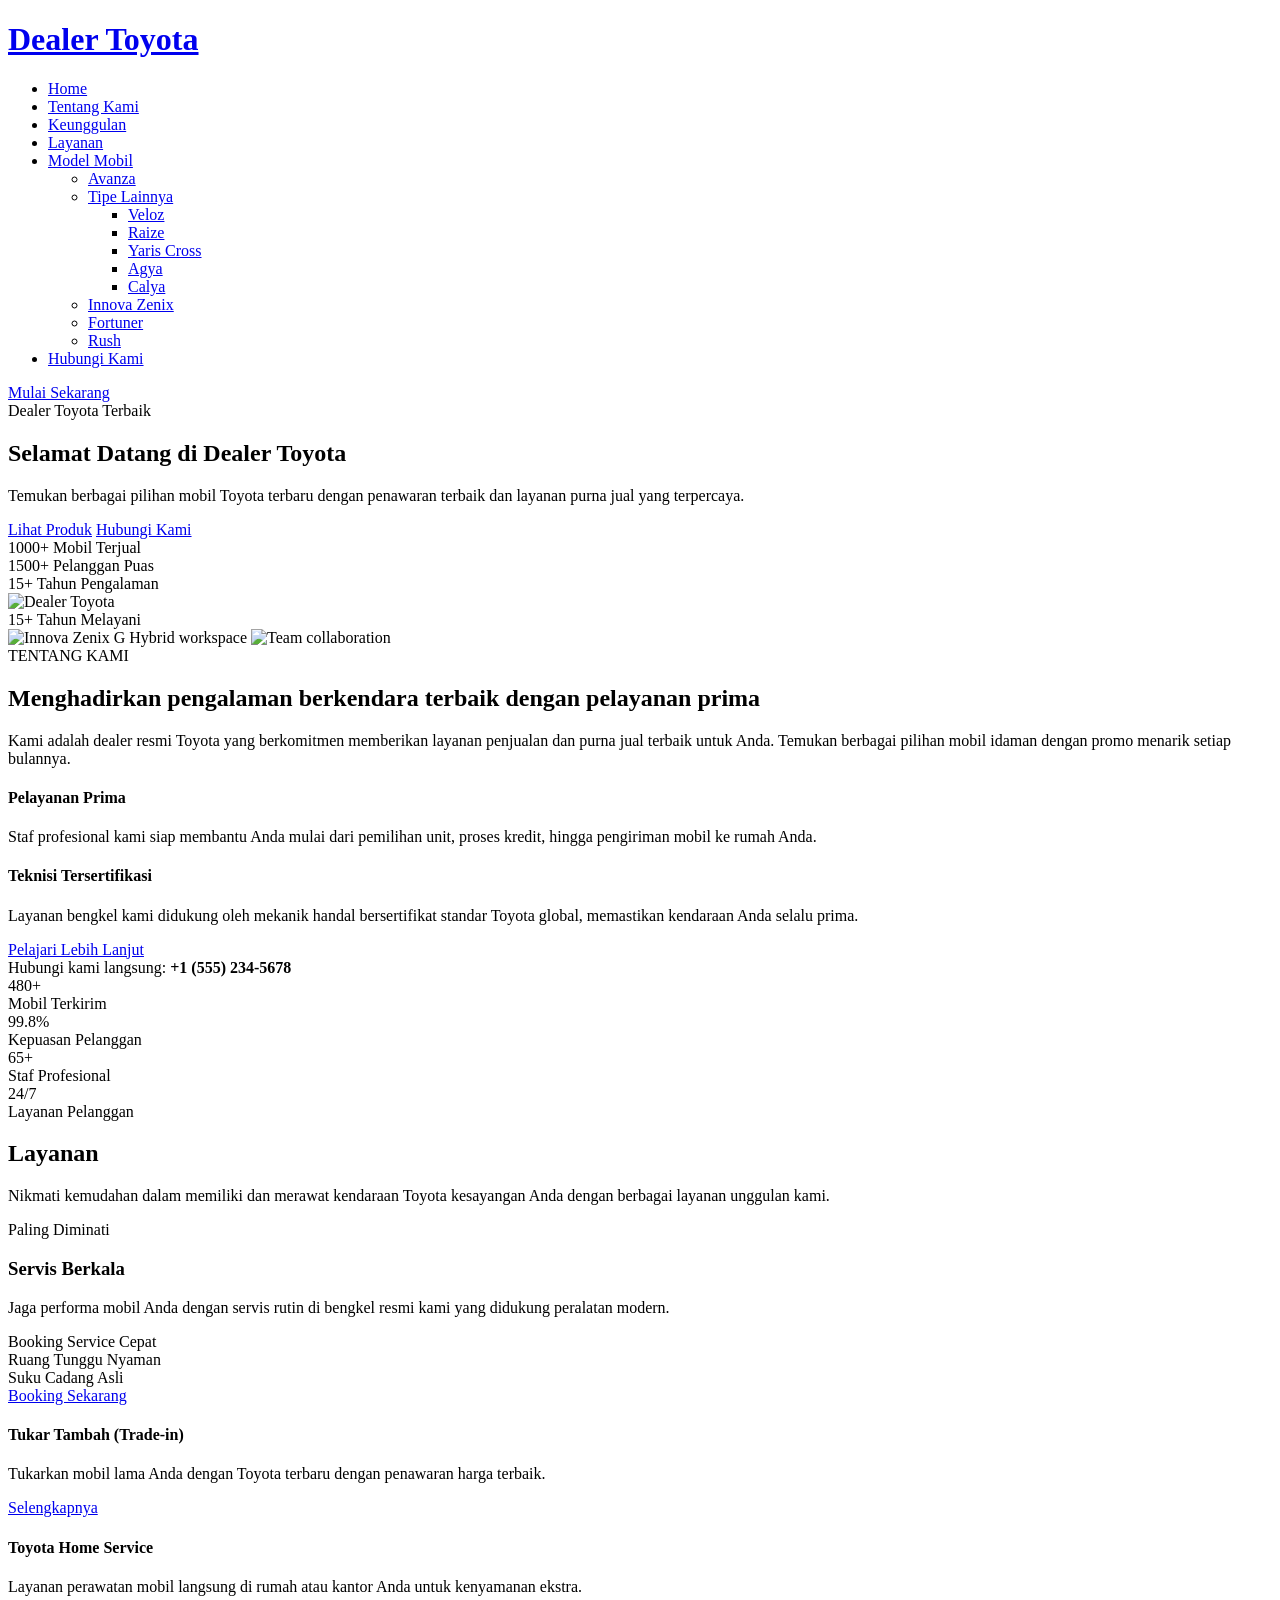
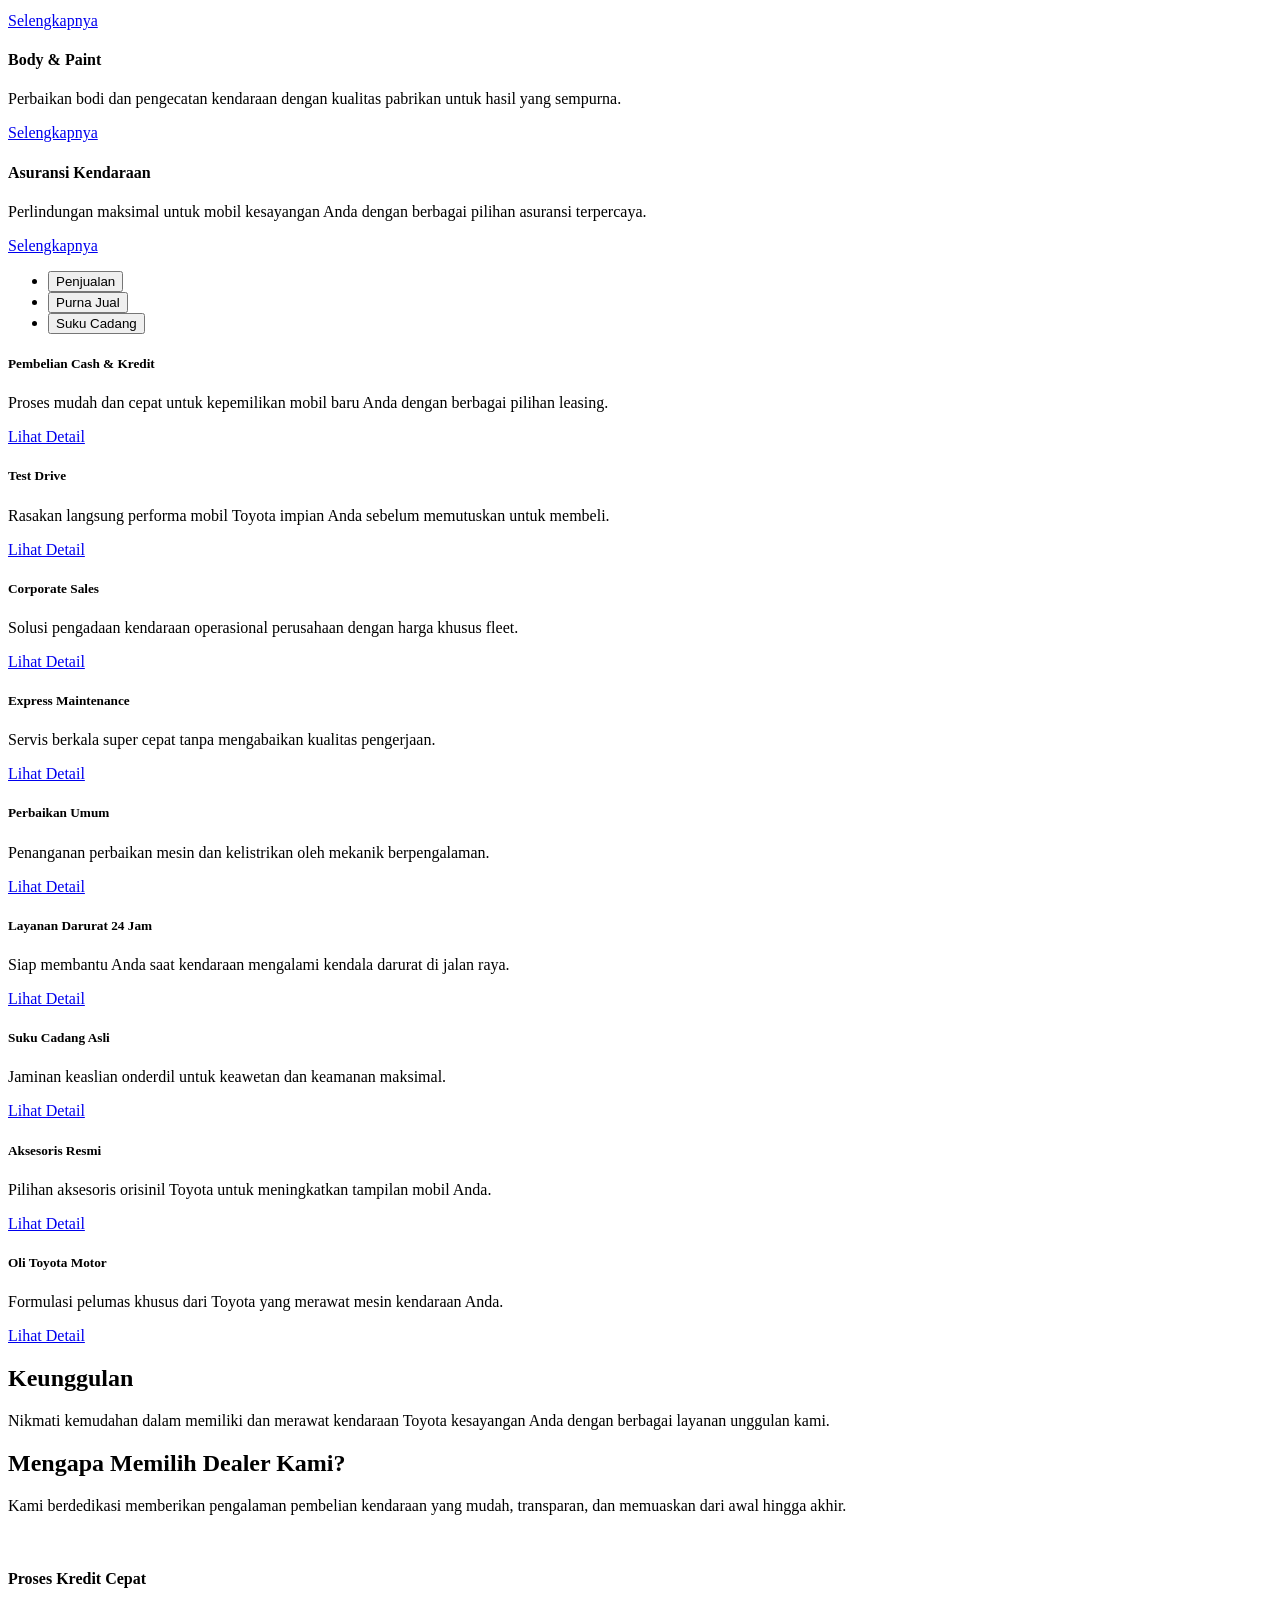
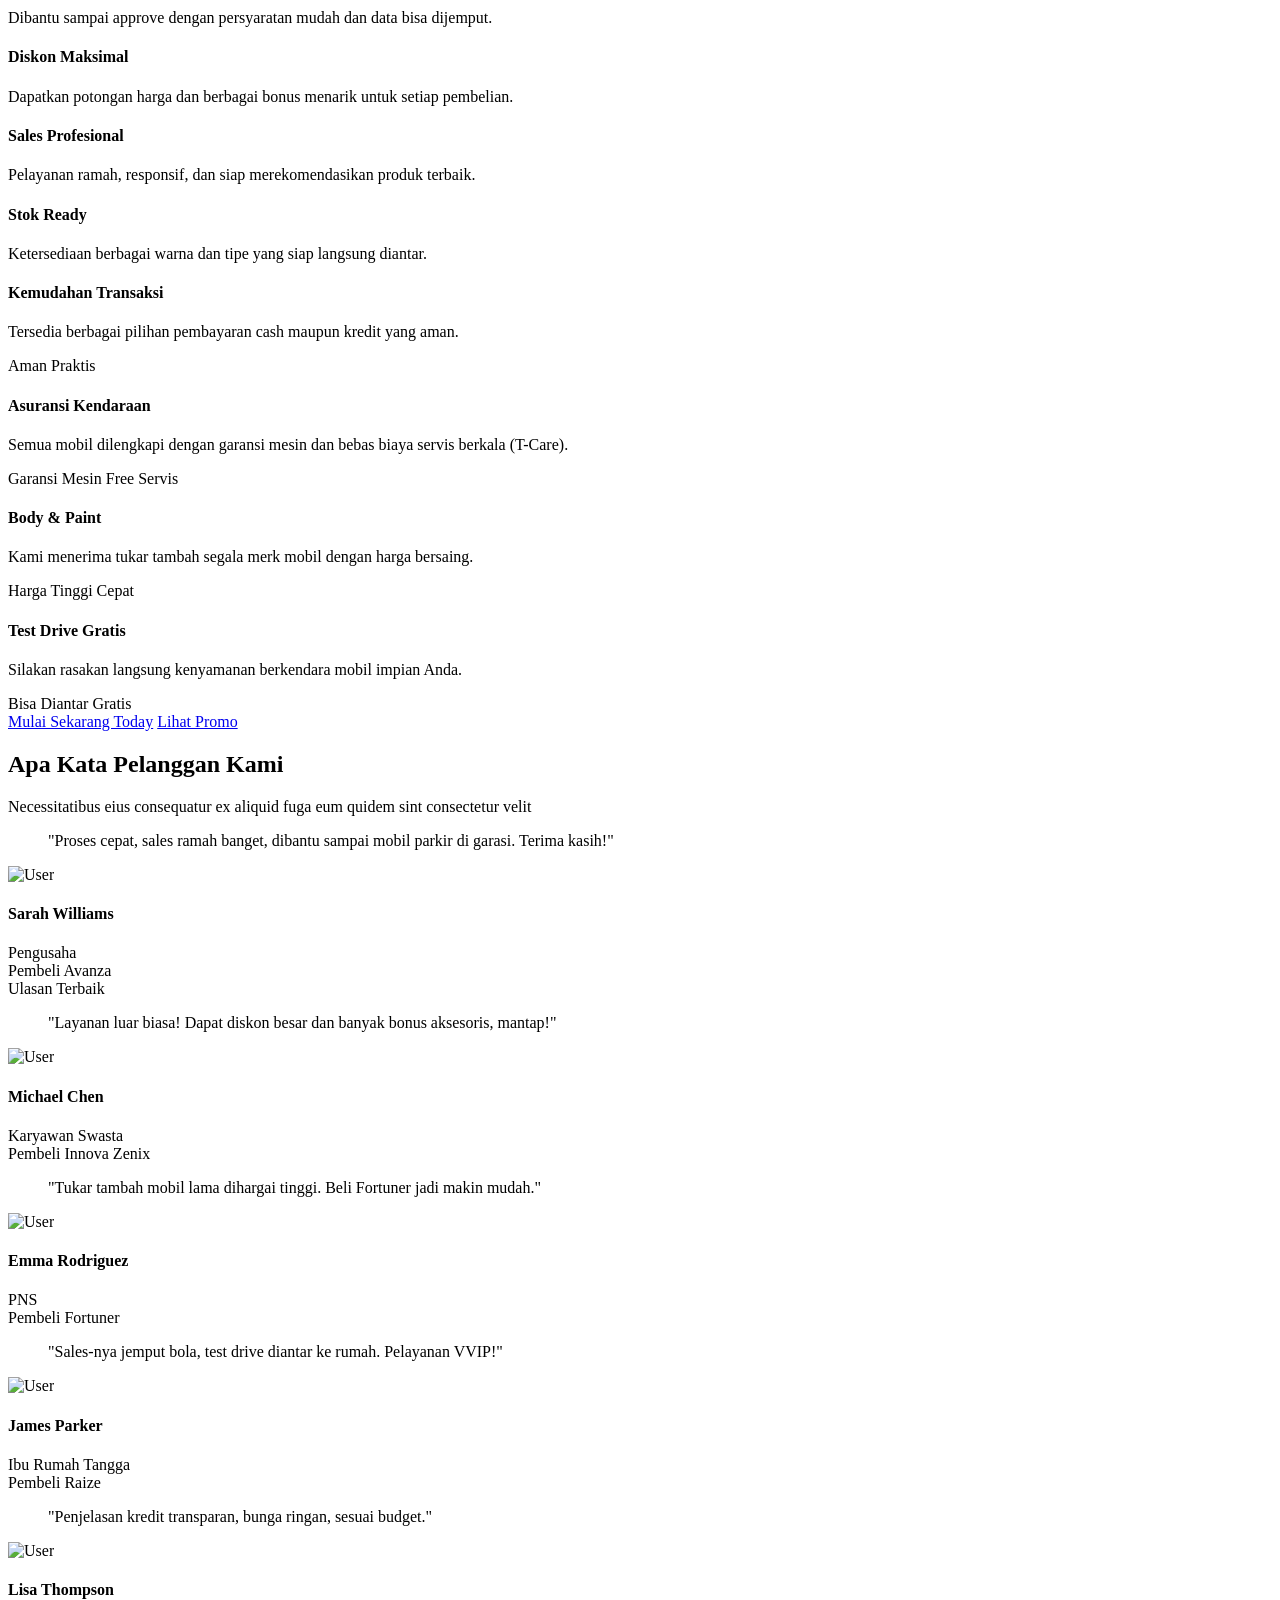
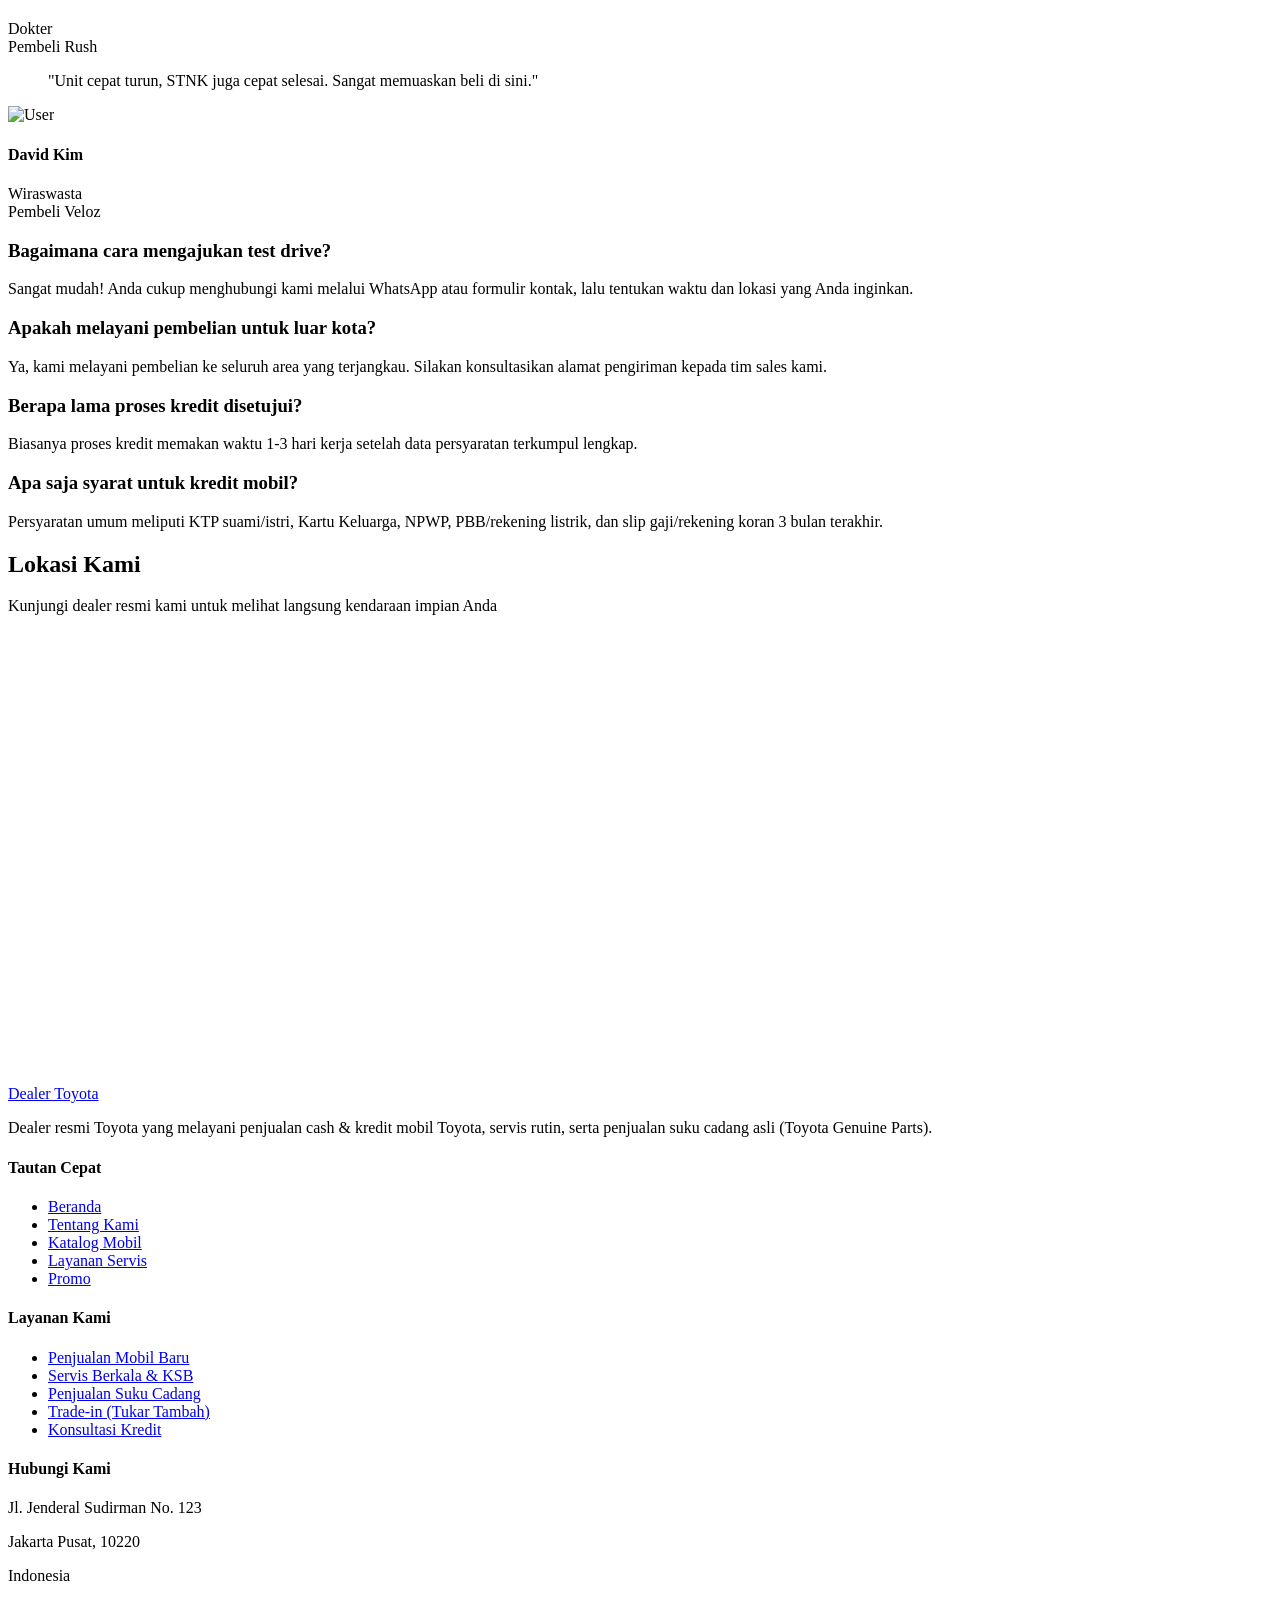
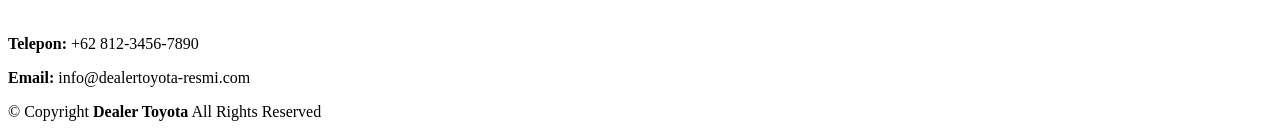
==== index.html @ 138e42ae "Add files via upload" ====
﻿<!DOCTYPE html>
<html lang="en">

<head>
    <meta charset="utf-8">
    <meta content="width=device-width, initial-scale=1.0" name="viewport">
    <title>Dealer Toyota</title>
    <meta name="description" content="Dealer Resmi Mobil Toyota">
    <meta name="keywords" content="">

    <!-- Favicons -->
    <link href="assets/img/favicon.png" rel="icon">
    <link href="assets/img/apple-touch-icon.png" rel="apple-touch-icon">

    <!-- Fonts -->
    <link href="https://fonts.googleapis.com" rel="preconnect">
    <link href="https://fonts.gstatic.com" rel="preconnect" crossorigin>
    <link
        href="https://fonts.googleapis.com/css2?family=Roboto:ital,wght@0,100;0,300;0,400;0,500;0,700;0,900;1,100;1,300;1,400;1,500;1,700;1,900&family=Poppins:ital,wght@0,100;0,200;0,300;0,400;0,500;0,600;0,700;0,800;0,900;1,100;1,200;1,300;1,400;1,500;1,600;1,700;1,800;1,900&family=Nunito:ital,wght@0,200;0,300;0,400;0,500;0,600;0,700;0,800;0,900;1,200;1,300;1,400;1,500;1,600;1,700;1,800;1,900&display=swap"
        rel="stylesheet">

    <!-- Vendor CSS Files -->
    <link href="assets/vendor/bootstrap/css/bootstrap.min.css" rel="stylesheet">
    <link href="assets/vendor/bootstrap-icons/bootstrap-icons.css" rel="stylesheet">
    <link href="assets/vendor/aos/aos.css" rel="stylesheet">
    <link href="assets/vendor/swiper/swiper-bundle.min.css" rel="stylesheet">

    <!-- Main CSS File -->
    <link href="assets/css/main.css" rel="stylesheet">

</head>

<body class="index-page">

    <header id="header" class="header d-flex align-items-center fixed-top">
        <div
            class="header-container container-fluid container-xl position-relative d-flex align-items-center justify-content-between">

            <a href="index.html" class="logo d-flex align-items-center me-auto me-xl-0">
                <!-- Uncomment the line below if you also wish to use an image logo -->
                <!-- <img src="assets/img/logo.webp" alt=""> -->
                <h1 class="sitename">Dealer Toyota</h1>
            </a>

            <nav id="navmenu" class="navmenu">
                <ul>
                    <li><a href="index.html" class="active">Home</a></li>
                    <li><a href="about.html">Tentang Kami</a></li>
                    <li><a href="#features">Keunggulan</a></li>
                    <li><a href="#services">Layanan</a></li>

                    <li class="dropdown"><a href="#"><span>Model Mobil</span> <i
                                class="bi bi-chevron-down toggle-dropdown"></i></a>
                        <ul>
                            <li><a href="index.html#services">Avanza</a></li>
                            <li class="dropdown"><a href="#"><span>Tipe Lainnya</span> <i
                                        class="bi bi-chevron-down toggle-dropdown"></i></a>
                                <ul>
                                    <li><a href="index.html#services">Veloz</a></li>
                                    <li><a href="index.html#services">Raize</a></li>
                                    <li><a href="index.html#services">Yaris Cross</a></li>
                                    <li><a href="index.html#services">Agya</a></li>
                                    <li><a href="index.html#services">Calya</a></li>
                                </ul>
                            </li>
                            <li><a href="index.html#services">Innova Zenix</a></li>
                            <li><a href="index.html#services">Fortuner</a></li>
                            <li><a href="index.html#services">Rush</a></li>
                        </ul>
                    </li>
                    <li><a href="#contact">Hubungi Kami</a></li>
                </ul>
                <i class="mobile-nav-toggle d-xl-none bi bi-list"></i>
            </nav>

            <a class="btn-getstarted" href="#about">Mulai Sekarang</a>

        </div>
    </header>

    <main class="main">

        <!-- Hero Section -->
        <section id="hero" class="hero section">

            <div class="container" data-aos="fade-up" data-aos-delay="100">

                <div class="row justify-content-center">

                    <div class="col-lg-8" data-aos="zoom-in" data-aos-delay="200">
                        <div class="hero-content text-center">
                            <div class="hero-badge" data-aos="fade-down" data-aos-delay="300">
                                <i class="bi bi-star-fill"></i>
                                <span>Dealer Toyota Terbaik</span>
                            </div>
                            <h1 class="hero-title" data-aos="fade-up" data-aos-delay="400">Selamat Datang di Dealer
                                Toyota</h1>
                            <p class="hero-description" data-aos="fade-up" data-aos-delay="500">Temukan berbagai pilihan
                                mobil Toyota terbaru dengan penawaran terbaik dan layanan purna jual yang terpercaya.
                            </p>

                            <div class="hero-actions" data-aos="fade-up" data-aos-delay="600">
                                <a href="about.html" class="btn-primary">Lihat Produk</a>
                                <a href="#contact" class="btn-outline">Hubungi Kami</a>
                            </div>

                            <div class="hero-metrics" data-aos="fade-up" data-aos-delay="700">
                                <div class="metric-item">
                                    <div class="metric-icon">
                                        <i class="bi bi-trophy"></i>
                                    </div>
                                    <div class="metric-content">
                                        <span class="metric-number">1000+</span>
                                        <span class="metric-label">Mobil Terjual</span>
                                    </div>
                                </div>
                                <div class="metric-item">
                                    <div class="metric-icon">
                                        <i class="bi bi-people"></i>
                                    </div>
                                    <div class="metric-content">
                                        <span class="metric-number">1500+</span>
                                        <span class="metric-label">Pelanggan Puas</span>
                                    </div>
                                </div>
                                <div class="metric-item">
                                    <div class="metric-icon">
                                        <i class="bi bi-globe"></i>
                                    </div>
                                    <div class="metric-content">
                                        <span class="metric-number">15+</span>
                                        <span class="metric-label">Tahun Pengalaman</span>
                                    </div>
                                </div>
                            </div>
                        </div>
                    </div>

                </div>

            </div>

        </section><!-- /Hero Section -->

        <!-- About Section -->
        <section id="about" class="about section">

            <div class="container" data-aos="fade-up" data-aos-delay="100">

                <div class="row align-items-center gy-5">

                    <div class="col-lg-5" data-aos="fade-right" data-aos-delay="200">
                        <div class="image-section">
                            <div class="primary-image">
                                <img src="assets/img/about/about-14.webp" alt="Dealer Toyota" class="img-fluid">
                                <div class="experience-badge">
                                    <div class="badge-content">
                                        <span class="years">15+</span>
                                        <span class="text">Tahun Melayani</span>
                                    </div>
                                </div>
                            </div>
                            <div class="image-grid">
                                <img src="assets/img/about/about-3.webp" alt="Innova Zenix G Hybrid workspace"
                                    class="img-fluid grid-img">
                                <img src="assets/img/about/about-7.webp" alt="Team collaboration"
                                    class="img-fluid grid-img">
                            </div>
                        </div>
                    </div>

                    <div class="col-lg-7" data-aos="fade-left" data-aos-delay="300">
                        <div class="content-section">
                            <div class="section-intro">
                                <div class="company-badge">TENTANG KAMI</div>
                                <h2>Menghadirkan pengalaman berkendara terbaik dengan pelayanan prima</h2>
                                <p class="intro-text">Kami adalah dealer resmi Toyota yang berkomitmen memberikan
                                    layanan penjualan dan purna jual terbaik untuk Anda. Temukan berbagai pilihan mobil
                                    idaman dengan promo menarik setiap bulannya.</p>
                            </div>

                            <div class="achievement-list">
                                <div class="achievement-item">
                                    <div class="achievement-icon">
                                        <i class="bi bi-graph-up-arrow"></i>
                                    </div>
                                    <div class="achievement-content">
                                        <h4>Pelayanan Prima</h4>
                                        <p>Staf profesional kami siap membantu Anda mulai dari pemilihan unit, proses
                                            kredit, hingga pengiriman mobil ke rumah Anda.</p>
                                    </div>
                                </div>
                                <div class="achievement-item">
                                    <div class="achievement-icon">
                                        <i class="bi bi-people-fill"></i>
                                    </div>
                                    <div class="achievement-content">
                                        <h4>Teknisi Tersertifikasi</h4>
                                        <p>Layanan bengkel kami didukung oleh mekanik handal bersertifikat standar
                                            Toyota global, memastikan kendaraan Anda selalu prima.</p>
                                    </div>
                                </div>
                            </div>

                            <div class="action-section">
                                <a href="#" class="btn btn-primary">Pelajari Lebih Lanjut</a>
                                <div class="contact-info">
                                    <span class="contact-label">Hubungi kami langsung:</span>
                                    <strong class="phone-number">+1 (555) 234-5678</strong>
                                </div>
                            </div>
                        </div>
                    </div>

                </div>

                <div class="metrics-section" data-aos="fade-up" data-aos-delay="400">
                    <div class="row text-center">
                        <div class="col-lg-3 col-md-6">
                            <div class="metric-card">
                                <div class="metric-value">480+</div>
                                <div class="metric-label">Mobil Terkirim</div>
                            </div>
                        </div>
                        <div class="col-lg-3 col-md-6">
                            <div class="metric-card">
                                <div class="metric-value">99.8%</div>
                                <div class="metric-label">Kepuasan Pelanggan</div>
                            </div>
                        </div>
                        <div class="col-lg-3 col-md-6">
                            <div class="metric-card">
                                <div class="metric-value">65+</div>
                                <div class="metric-label">Staf Profesional</div>
                            </div>
                        </div>
                        <div class="col-lg-3 col-md-6">
                            <div class="metric-card">
                                <div class="metric-value">24/7</div>
                                <div class="metric-label">Layanan Pelanggan</div>
                            </div>
                        </div>
                    </div>
                </div>

            </div>

        </section><!-- /About Section -->

        <!-- Services Section -->
        <section id="services" class="services section">

            <!-- Section Title -->
            <div class="container section-title" data-aos="fade-up">
                <h2>Layanan</h2>
                <p>Nikmati kemudahan dalam memiliki dan merawat kendaraan Toyota kesayangan Anda dengan berbagai layanan
                    unggulan kami.</p>
            </div><!-- End Section Title -->

            <div class="container" data-aos="fade-up" data-aos-delay="100">

                <div class="services-grid">
                    <div class="row g-4">

                        <div class="col-lg-6" data-aos="zoom-in" data-aos-delay="100">
                            <div class="featured-service-card">
                                <div class="service-badge">Paling Diminati</div>
                                <div class="service-icon-large">
                                    <i class="bi bi-rocket-takeoff"></i>
                                </div>
                                <h3>Servis Berkala</h3>
                                <p>Jaga performa mobil Anda dengan servis rutin di bengkel resmi kami yang didukung
                                    peralatan modern.</p>
                                <div class="feature-highlights">
                                    <div class="highlight-item">
                                        <i class="bi bi-check-circle-fill"></i>
                                        <span>Booking Service Cepat</span>
                                    </div>
                                    <div class="highlight-item">
                                        <i class="bi bi-check-circle-fill"></i>
                                        <span>Ruang Tunggu Nyaman</span>
                                    </div>
                                    <div class="highlight-item">
                                        <i class="bi bi-check-circle-fill"></i>
                                        <span>Suku Cadang Asli</span>
                                    </div>
                                </div>
                                <a href="service-details.html" class="btn-primary">Booking Sekarang</a>
                            </div>
                        </div>

                        <div class="col-lg-6">
                            <div class="row g-4">

                                <div class="col-md-6" data-aos="fade-up" data-aos-delay="200">
                                    <div class="service-card">
                                        <div class="service-icon">
                                            <i class="bi bi-shield-check"></i>
                                        </div>
                                        <h4>Tukar Tambah (Trade-in)</h4>
                                        <p>Tukarkan mobil lama Anda dengan Toyota terbaru dengan penawaran harga
                                            terbaik.</p>
                                        <a href="service-details.html" class="service-link">
                                            <span>Selengkapnya</span>
                                            <i class="bi bi-arrow-right"></i>
                                        </a>
                                    </div>
                                </div>

                                <div class="col-md-6" data-aos="fade-up" data-aos-delay="250">
                                    <div class="service-card">
                                        <div class="service-icon">
                                            <i class="bi bi-graph-up"></i>
                                        </div>
                                        <h4>Toyota Home Service</h4>
                                        <p>Layanan perawatan mobil langsung di rumah atau kantor Anda untuk kenyamanan
                                            ekstra.</p>
                                        <a href="service-details.html" class="service-link">
                                            <span>Selengkapnya</span>
                                            <i class="bi bi-arrow-right"></i>
                                        </a>
                                    </div>
                                </div>

                                <div class="col-md-6" data-aos="fade-up" data-aos-delay="300">
                                    <div class="service-card">
                                        <div class="service-icon">
                                            <i class="bi bi-people"></i>
                                        </div>
                                        <h4>Body & Paint</h4>
                                        <p>Perbaikan bodi dan pengecatan kendaraan dengan kualitas pabrikan untuk hasil
                                            yang sempurna.</p>
                                        <a href="service-details.html" class="service-link">
                                            <span>Selengkapnya</span>
                                            <i class="bi bi-arrow-right"></i>
                                        </a>
                                    </div>
                                </div>

                                <div class="col-md-6" data-aos="fade-up" data-aos-delay="350">
                                    <div class="service-card">
                                        <div class="service-icon">
                                            <i class="bi bi-cloud-arrow-up"></i>
                                        </div>
                                        <h4>Asuransi Kendaraan</h4>
                                        <p>Perlindungan maksimal untuk mobil kesayangan Anda dengan berbagai pilihan
                                            asuransi terpercaya.</p>
                                        <a href="service-details.html" class="service-link">
                                            <span>Selengkapnya</span>
                                            <i class="bi bi-arrow-right"></i>
                                        </a>
                                    </div>
                                </div>

                            </div>
                        </div>

                    </div>
                </div>

                <div class="services-tabs mt-5">
                    <ul class="nav nav-pills justify-content-center mb-5" id="services-tabs" role="tablist">
                        <li class="nav-item" role="presentation">
                            <button class="nav-link active" id="services-development-tab" data-bs-toggle="pill"
                                data-bs-target="#services-development" type="button" role="tab">Penjualan</button>
                        </li>
                        <li class="nav-item" role="presentation">
                            <button class="nav-link" id="services-marketing-tab" data-bs-toggle="pill"
                                data-bs-target="#services-marketing" type="button" role="tab">Purna Jual</button>
                        </li>
                        <li class="nav-item" role="presentation">
                            <button class="nav-link" id="services-support-tab" data-bs-toggle="pill"
                                data-bs-target="#services-support" type="button" role="tab">Suku Cadang</button>
                        </li>
                    </ul>

                    <div class="tab-content" id="services-tabs-content">

                        <div class="tab-pane fade show active" id="services-development" role="tabpanel">
                            <div class="row g-4">
                                <div class="col-lg-4" data-aos="fade-up" data-aos-delay="100">
                                    <div class="tab-service-card">
                                        <div class="service-icon">
                                            <i class="bi bi-laptop"></i>
                                        </div>
                                        <h5>Pembelian Cash & Kredit</h5>
                                        <p>Proses mudah dan cepat untuk kepemilikan mobil baru Anda dengan berbagai
                                            pilihan leasing.</p>
                                        <a href="service-details.html" class="tab-service-link">Lihat Detail</a>
                                    </div>
                                </div>
                                <div class="col-lg-4" data-aos="fade-up" data-aos-delay="200">
                                    <div class="tab-service-card">
                                        <div class="service-icon">
                                            <i class="bi bi-phone"></i>
                                        </div>
                                        <h5>Test Drive</h5>
                                        <p>Rasakan langsung performa mobil Toyota impian Anda sebelum memutuskan untuk
                                            membeli.</p>
                                        <a href="service-details.html" class="tab-service-link">Lihat Detail</a>
                                    </div>
                                </div>
                                <div class="col-lg-4" data-aos="fade-up" data-aos-delay="300">
                                    <div class="tab-service-card">
                                        <div class="service-icon">
                                            <i class="bi bi-server"></i>
                                        </div>
                                        <h5>Corporate Sales</h5>
                                        <p>Solusi pengadaan kendaraan operasional perusahaan dengan harga khusus fleet.
                                        </p>
                                        <a href="service-details.html" class="tab-service-link">Lihat Detail</a>
                                    </div>
                                </div>
                            </div>
                        </div>

                        <div class="tab-pane fade" id="services-marketing" role="tabpanel">
                            <div class="row g-4">
                                <div class="col-lg-4" data-aos="fade-up" data-aos-delay="100">
                                    <div class="tab-service-card">
                                        <div class="service-icon">
                                            <i class="bi bi-megaphone"></i>
                                        </div>
                                        <h5>Express Maintenance</h5>
                                        <p>Servis berkala super cepat tanpa mengabaikan kualitas pengerjaan.</p>
                                        <a href="service-details.html" class="tab-service-link">Lihat Detail</a>
                                    </div>
                                </div>
                                <div class="col-lg-4" data-aos="fade-up" data-aos-delay="200">
                                    <div class="tab-service-card">
                                        <div class="service-icon">
                                            <i class="bi bi-search"></i>
                                        </div>
                                        <h5>Perbaikan Umum</h5>
                                        <p>Penanganan perbaikan mesin dan kelistrikan oleh mekanik berpengalaman.</p>
                                        <a href="service-details.html" class="tab-service-link">Lihat Detail</a>
                                    </div>
                                </div>
                                <div class="col-lg-4" data-aos="fade-up" data-aos-delay="300">
                                    <div class="tab-service-card">
                                        <div class="service-icon">
                                            <i class="bi bi-share"></i>
                                        </div>
                                        <h5>Layanan Darurat 24 Jam</h5>
                                        <p>Siap membantu Anda saat kendaraan mengalami kendala darurat di jalan raya.
                                        </p>
                                        <a href="service-details.html" class="tab-service-link">Lihat Detail</a>
                                    </div>
                                </div>
                            </div>
                        </div>

                        <div class="tab-pane fade" id="services-support" role="tabpanel">
                            <div class="row g-4">
                                <div class="col-lg-4" data-aos="fade-up" data-aos-delay="100">
                                    <div class="tab-service-card">
                                        <div class="service-icon">
                                            <i class="bi bi-headset"></i>
                                        </div>
                                        <h5>Suku Cadang Asli</h5>
                                        <p>Jaminan keaslian onderdil untuk keawetan dan keamanan maksimal.</p>
                                        <a href="service-details.html" class="tab-service-link">Lihat Detail</a>
                                    </div>
                                </div>
                                <div class="col-lg-4" data-aos="fade-up" data-aos-delay="200">
                                    <div class="tab-service-card">
                                        <div class="service-icon">
                                            <i class="bi bi-tools"></i>
                                        </div>
                                        <h5>Aksesoris Resmi</h5>
                                        <p>Pilihan aksesoris orisinil Toyota untuk meningkatkan tampilan mobil Anda.</p>
                                        <a href="service-details.html" class="tab-service-link">Lihat Detail</a>
                                    </div>
                                </div>
                                <div class="col-lg-4" data-aos="fade-up" data-aos-delay="300">
                                    <div class="tab-service-card">
                                        <div class="service-icon">
                                            <i class="bi bi-person-check"></i>
                                        </div>
                                        <h5>Oli Toyota Motor</h5>
                                        <p>Formulasi pelumas khusus dari Toyota yang merawat mesin kendaraan Anda.</p>
                                        <a href="service-details.html" class="tab-service-link">Lihat Detail</a>
                                    </div>
                                </div>
                            </div>
                        </div>

                    </div>
                </div>

            </div>

        </section><!-- /Services Section -->

        <!-- Features Section -->
        <section id="features" class="features section">

            <!-- Section Title -->
            <div class="container section-title" data-aos="fade-up">
                <h2>Keunggulan</h2>
                <p>Nikmati kemudahan dalam memiliki dan merawat kendaraan Toyota kesayangan Anda dengan berbagai layanan
                    unggulan kami.</p>
            </div><!-- End Section Title -->

            <div class="container" data-aos="fade-up" data-aos-delay="100">

                <div class="row align-items-center">

                    <div class="col-lg-6 mb-5 mb-lg-0" data-aos="fade-right" data-aos-delay="200">
                        <div class="features-content">
                            <h2>Mengapa Memilih Dealer Kami?</h2>
                            <p class="lead">Kami berdedikasi memberikan pengalaman pembelian kendaraan yang mudah,
                                transparan, dan memuaskan dari awal hingga akhir.</p>
                        </div>
                    </div>

                    <div class="col-lg-6" data-aos="fade-left" data-aos-delay="300">
                        <div class="features-image">
                            <img src="assets/img/features/features-4.webp" alt="" class="img-fluid">
                        </div>
                    </div>

                </div>

                <div class="features-grid" data-aos="fade-up" data-aos-delay="400">

                    <div class="feature-item" data-aos="zoom-in" data-aos-delay="100">
                        <div class="feature-icon">
                            <i class="bi bi-lightning-charge"></i>
                        </div>
                        <div class="feature-content">
                            <h4>Proses Kredit Cepat</h4>
                            <p>Dibantu sampai approve dengan persyaratan mudah dan data bisa dijemput.</p>
                        </div>
                    </div><!-- End Feature Item -->

                    <div class="feature-item" data-aos="zoom-in" data-aos-delay="200">
                        <div class="feature-icon">
                            <i class="bi bi-shield-check"></i>
                        </div>
                        <div class="feature-content">
                            <h4>Diskon Maksimal</h4>
                            <p>Dapatkan potongan harga dan berbagai bonus menarik untuk setiap pembelian.</p>
                        </div>
                    </div><!-- End Feature Item -->

                    <div class="feature-item" data-aos="zoom-in" data-aos-delay="300">
                        <div class="feature-icon">
                            <i class="bi bi-gem"></i>
                        </div>
                        <div class="feature-content">
                            <h4>Sales Profesional</h4>
                            <p>Pelayanan ramah, responsif, dan siap merekomendasikan produk terbaik.</p>
                        </div>
                    </div><!-- End Feature Item -->

                    <div class="feature-item" data-aos="zoom-in" data-aos-delay="400">
                        <div class="feature-icon">
                            <i class="bi bi-rocket-takeoff"></i>
                        </div>
                        <div class="feature-content">
                            <h4>Stok Ready</h4>
                            <p>Ketersediaan berbagai warna dan tipe yang siap langsung diantar.</p>
                        </div>
                    </div><!-- End Feature Item -->

                </div>

            </div>

        </section><!-- /Features Section -->

        <!-- Features 2 Section -->
        <section id="features-2" class="features-2 section">

            <div class="container" data-aos="fade-up" data-aos-delay="100">

                <div class="features-list row gy-4">
                    <div class="col-md-6">
                        <div class="feature-item" data-aos="fade-up" data-aos-delay="100">
                            <div class="feature-icon">
                                <i class="bi bi-cpu"></i>
                            </div>
                            <div class="feature-content">
                                <h4>Kemudahan Transaksi</h4>
                                <p>Tersedia berbagai pilihan pembayaran cash maupun kredit yang aman.</p>
                                <div class="feature-tags">
                                    <span>Aman</span>
                                    <span>Praktis</span>
                                </div>
                            </div>
                        </div>
                    </div>

                    <div class="col-md-6">
                        <div class="feature-item" data-aos="fade-up" data-aos-delay="200">
                            <div class="feature-icon">
                                <i class="bi bi-cloud-check"></i>
                            </div>
                            <div class="feature-content">
                                <h4>Asuransi Kendaraan</h4>
                                <p>Semua mobil dilengkapi dengan garansi mesin dan bebas biaya servis berkala (T-Care).
                                </p>
                                <div class="feature-tags">
                                    <span>Garansi Mesin</span>
                                    <span>Free Servis</span>
                                </div>
                            </div>
                        </div>
                    </div>

                    <div class="col-md-6">
                        <div class="feature-item" data-aos="fade-up" data-aos-delay="300">
                            <div class="feature-icon">
                                <i class="bi bi-people"></i>
                            </div>
                            <div class="feature-content">
                                <h4>Body & Paint</h4>
                                <p>Kami menerima tukar tambah segala merk mobil dengan harga bersaing.</p>
                                <div class="feature-tags">
                                    <span>Harga Tinggi</span>
                                    <span>Cepat</span>
                                </div>
                            </div>
                        </div>
                    </div>

                    <div class="col-md-6">
                        <div class="feature-item" data-aos="fade-up" data-aos-delay="400">
                            <div class="feature-icon">
                                <i class="bi bi-bar-chart"></i>
                            </div>
                            <div class="feature-content">
                                <h4>Test Drive Gratis</h4>
                                <p>Silakan rasakan langsung kenyamanan berkendara mobil impian Anda.</p>
                                <div class="feature-tags">
                                    <span>Bisa Diantar</span>
                                    <span>Gratis</span>
                                </div>
                            </div>
                        </div>
                    </div>
                </div>

                <div class="cta-section" data-aos="fade-up" data-aos-delay="500">
                    <a href="#" class="btn-primary">Mulai Sekarang Today</a>
                    <a href="#" class="btn-secondary">Lihat Promo</a>
                </div>
            </div>

        </section><!-- /Features 2 Section -->

        <!-- Testimonials Section -->
        <section id="testimonials" class="testimonials section">

            <!-- Section Title -->
            <div class="container section-title" data-aos="fade-up">
                <h2>Apa Kata Pelanggan Kami</h2>
                <p>Necessitatibus eius consequatur ex aliquid fuga eum quidem sint consectetur velit</p>
            </div><!-- End Section Title -->

            <div class="container" data-aos="fade-up" data-aos-delay="100">

                <div class="testimonials-slider-wrapper">
                    <div class="testimonials-carousel">

                        <div class="testimonial-card" data-aos="zoom-in" data-aos-delay="200">
                            <div class="rating">
                                <i class="bi bi-star-fill"></i>
                                <i class="bi bi-star-fill"></i>
                                <i class="bi bi-star-fill"></i>
                                <i class="bi bi-star-fill"></i>
                                <i class="bi bi-star-fill"></i>
                            </div>
                            <blockquote>
                                "Proses cepat, sales ramah banget, dibantu sampai mobil parkir di garasi. Terima kasih!"
                            </blockquote>
                            <div class="user-profile">
                                <div class="avatar">
                                    <img src="assets/img/person/person-f-12.webp" alt="User" class="img-fluid">
                                </div>
                                <div class="user-info">
                                    <h4>Sarah Williams</h4>
                                    <span class="title">Pengusaha</span>
                                    <div class="company">Pembeli Avanza</div>
                                </div>
                            </div>
                        </div>

                        <div class="testimonial-card featured" data-aos="zoom-in" data-aos-delay="300">
                            <div class="featured-badge">
                                <i class="bi bi-award-fill"></i>
                                <span>Ulasan Terbaik</span>
                            </div>
                            <div class="rating">
                                <i class="bi bi-star-fill"></i>
                                <i class="bi bi-star-fill"></i>
                                <i class="bi bi-star-fill"></i>
                                <i class="bi bi-star-fill"></i>
                                <i class="bi bi-star-fill"></i>
                            </div>
                            <blockquote>
                                "Layanan luar biasa! Dapat diskon besar dan banyak bonus aksesoris, mantap!"
                            </blockquote>
                            <div class="user-profile">
                                <div class="avatar">
                                    <img src="assets/img/person/person-m-11.webp" alt="User" class="img-fluid">
                                </div>
                                <div class="user-info">
                                    <h4>Michael Chen</h4>
                                    <span class="title">Karyawan Swasta</span>
                                    <div class="company">Pembeli Innova Zenix</div>
                                </div>
                            </div>
                        </div>

                        <div class="testimonial-card" data-aos="zoom-in" data-aos-delay="400">
                            <div class="rating">
                                <i class="bi bi-star-fill"></i>
                                <i class="bi bi-star-fill"></i>
                                <i class="bi bi-star-fill"></i>
                                <i class="bi bi-star-fill"></i>
                                <i class="bi bi-star-fill"></i>
                            </div>
                            <blockquote>
                                "Tukar tambah mobil lama dihargai tinggi. Beli Fortuner jadi makin mudah."
                            </blockquote>
                            <div class="user-profile">
                                <div class="avatar">
                                    <img src="assets/img/person/person-f-14.webp" alt="User" class="img-fluid">
                                </div>
                                <div class="user-info">
                                    <h4>Emma Rodriguez</h4>
                                    <span class="title">PNS</span>
                                    <div class="company">Pembeli Fortuner</div>
                                </div>
                            </div>
                        </div>

                        <div class="testimonial-card" data-aos="zoom-in" data-aos-delay="500">
                            <div class="rating">
                                <i class="bi bi-star-fill"></i>
                                <i class="bi bi-star-fill"></i>
                                <i class="bi bi-star-fill"></i>
                                <i class="bi bi-star-fill"></i>
                                <i class="bi bi-star-fill"></i>
                            </div>
                            <blockquote>
                                "Sales-nya jemput bola, test drive diantar ke rumah. Pelayanan VVIP!"
                            </blockquote>
                            <div class="user-profile">
                                <div class="avatar">
                                    <img src="assets/img/person/person-m-14.webp" alt="User" class="img-fluid">
                                </div>
                                <div class="user-info">
                                    <h4>James Parker</h4>
                                    <span class="title">Ibu Rumah Tangga</span>
                                    <div class="company">Pembeli Raize</div>
                                </div>
                            </div>
                        </div>

                        <div class="testimonial-card" data-aos="zoom-in" data-aos-delay="600">
                            <div class="rating">
                                <i class="bi bi-star-fill"></i>
                                <i class="bi bi-star-fill"></i>
                                <i class="bi bi-star-fill"></i>
                                <i class="bi bi-star-fill"></i>
                                <i class="bi bi-star-fill"></i>
                            </div>
                            <blockquote>
                                "Penjelasan kredit transparan, bunga ringan, sesuai budget."
                            </blockquote>
                            <div class="user-profile">
                                <div class="avatar">
                                    <img src="assets/img/person/person-f-13.webp" alt="User" class="img-fluid">
                                </div>
                                <div class="user-info">
                                    <h4>Lisa Thompson</h4>
                                    <span class="title">Dokter</span>
                                    <div class="company">Pembeli Rush</div>
                                </div>
                            </div>
                        </div>

                        <div class="testimonial-card" data-aos="zoom-in" data-aos-delay="700">
                            <div class="rating">
                                <i class="bi bi-star-fill"></i>
                                <i class="bi bi-star-fill"></i>
                                <i class="bi bi-star-fill"></i>
                                <i class="bi bi-star-fill"></i>
                                <i class="bi bi-star-fill"></i>
                            </div>
                            <blockquote>
                                "Unit cepat turun, STNK juga cepat selesai. Sangat memuaskan beli di sini."
                            </blockquote>
                            <div class="user-profile">
                                <div class="avatar">
                                    <img src="assets/img/person/person-m-15.webp" alt="User" class="img-fluid">
                                </div>
                                <div class="user-info">
                                    <h4>David Kim</h4>
                                    <span class="title">Wiraswasta</span>
                                    <div class="company">Pembeli Veloz</div>
                                </div>
                            </div>
                        </div>

                    </div>

                </div>

            </div>

        </section><!-- /Testimonials Section -->

        <!-- Pricing Section -->


        <!-- Faq Section -->
        <section id="faq" class="faq section">

            <div class="container" data-aos="fade-up" data-aos-delay="100">

                <div class="row justify-content-center">
                    <div class="col-lg-10">

                        <div class="faq-container">

                            <div class="faq-item" data-aos="fade-up" data-aos-delay="200">
                                <div class="question-wrapper">
                                    <div class="icon-wrapper">
                                        <i class="bi bi-patch-question"></i>
                                    </div>
                                    <div class="content-wrapper">
                                        <h3 class="question">Bagaimana cara mengajukan test drive?</h3>
                                        <div class="answer">
                                            <p>Sangat mudah! Anda cukup menghubungi kami melalui WhatsApp atau formulir
                                                kontak, lalu tentukan waktu dan lokasi yang Anda inginkan.</p>
                                        </div>
                                    </div>
                                </div>
                            </div><!-- End FAQ Item -->

                            <div class="faq-item" data-aos="fade-up" data-aos-delay="250">
                                <div class="question-wrapper">
                                    <div class="icon-wrapper">
                                        <i class="bi bi-patch-question"></i>
                                    </div>
                                    <div class="content-wrapper">
                                        <h3 class="question">Apakah melayani pembelian untuk luar kota?</h3>
                                        <div class="answer">
                                            <p>Ya, kami melayani pembelian ke seluruh area yang terjangkau. Silakan
                                                konsultasikan alamat pengiriman kepada tim sales kami.</p>
                                        </div>
                                    </div>
                                </div>
                            </div><!-- End FAQ Item -->

                            <div class="faq-item" data-aos="fade-up" data-aos-delay="300">
                                <div class="question-wrapper">
                                    <div class="icon-wrapper">
                                        <i class="bi bi-patch-question"></i>
                                    </div>
                                    <div class="content-wrapper">
                                        <h3 class="question">Berapa lama proses kredit disetujui?</h3>
                                        <div class="answer">
                                            <p>Biasanya proses kredit memakan waktu 1-3 hari kerja setelah data
                                                persyaratan terkumpul lengkap.</p>
                                        </div>
                                    </div>
                                </div>
                            </div><!-- End FAQ Item -->

                            <div class="faq-item" data-aos="fade-up" data-aos-delay="350">
                                <div class="question-wrapper">
                                    <div class="icon-wrapper">
                                        <i class="bi bi-patch-question"></i>
                                    </div>
                                    <div class="content-wrapper">
                                        <h3 class="question">Apa saja syarat untuk kredit mobil?</h3>
                                        <div class="answer">
                                            <p>Persyaratan umum meliputi KTP suami/istri, Kartu Keluarga, NPWP,
                                                PBB/rekening listrik, dan slip gaji/rekening koran 3 bulan terakhir.</p>
                                        </div>
                                    </div>
                                </div>
                            </div><!-- End FAQ Item -->



                        </div>

                    </div>
                </div>

            </div>

        </section><!-- /Faq Section -->

        <!-- Contact Section -->
        <section id="contact" class="contact section light-background">
            <div class="container section-title" data-aos="fade-up">
                <h2>Lokasi Kami</h2>
                <p>Kunjungi dealer resmi kami untuk melihat langsung kendaraan impian Anda</p>
            </div>

            <div class="container-fluid" data-aos="fade-up" data-aos-delay="100" style="padding: 0;">
                <iframe
                    src="https://www.google.com/maps/embed?pb=!1m18!1m12!1m3!1d126920.24009696482!2d106.75874836647953!3d-6.229746497298539!2m3!1f0!2f0!3f0!3m2!1i1024!2i768!4f13.1!3m3!1m2!1s0x2e69f3e945e34b9d%3A0x100c5e82dd4b820!2sJakarta!5e0!3m2!1sen!2sid!4v1700000000000!5m2!1sen!2sid"
                    width="100%" height="450" style="border:0;" allowfullscreen="" loading="lazy"
                    referrerpolicy="no-referrer-when-downgrade"></iframe>
            </div>
        </section><!-- /Contact Section -->

    </main>

        <footer id="footer" class="footer custom-footer">
        <div class="container">
            <div class="footer-main" data-aos="fade-up" data-aos-delay="100">
                <div class="row gy-4">

                    <div class="col-lg-4 col-md-6 footer-about">
                        <a href="index.html" class="logo d-flex align-items-center mb-4">
                            <span class="sitename text-white">Dealer Toyota</span>
                        </a>
                        <p class="brand-description">Dealer resmi Toyota yang melayani penjualan cash & kredit mobil Toyota, servis rutin, serta penjualan suku cadang asli (Toyota Genuine Parts).</p>
                        <div class="social-links mt-4">
                            <a href="https://twitter.com" target="_blank" class="social-icon"><i class="bi bi-twitter-x"></i></a>
                            <a href="https://facebook.com" target="_blank" class="social-icon"><i class="bi bi-facebook"></i></a>
                            <a href="https://instagram.com" target="_blank" class="social-icon"><i class="bi bi-instagram"></i></a>
                            <a href="https://youtube.com" target="_blank" class="social-icon"><i class="bi bi-youtube"></i></a>
                        </div>
                    </div>

                    <div class="col-lg-2 col-md-6 footer-links">
                        <h4>Tautan Cepat</h4>
                        <ul>
                            <li><a href="index.html">Beranda</a></li>
                            <li><a href="about.html">Tentang Kami</a></li>
                            <li><a href="index.html#services">Katalog Mobil</a></li>
                            <li><a href="index.html#services">Layanan Servis</a></li>
                            <li><a href="index.html#services">Promo</a></li>
                        </ul>
                    </div>

                    <div class="col-lg-3 col-md-6 footer-links">
                        <h4>Layanan Kami</h4>
                        <ul>
                            <li><a href="index.html#services">Penjualan Mobil Baru</a></li>
                            <li><a href="index.html#services">Servis Berkala & KSB</a></li>
                            <li><a href="index.html#services">Penjualan Suku Cadang</a></li>
                            <li><a href="index.html#services">Trade-in (Tukar Tambah)</a></li>
                            <li><a href="index.html#services">Konsultasi Kredit</a></li>
                        </ul>
                    </div>

                    <div class="col-lg-3 col-md-6 footer-contact">
                        <h4>Hubungi Kami</h4>
                        <p>Jl. Jenderal Sudirman No. 123</p>
                        <p>Jakarta Pusat, 10220</p>
                        <p>Indonesia</p>
                        <br>
                        <p><strong>Telepon:</strong> +62 812-3456-7890</p>
                        <p><strong>Email:</strong> info@dealertoyota-resmi.com</p>
                    </div>

                </div>
            </div>
        </div>

        <div class="footer-bottom">
            <div class="container">
                <div class="row align-items-center text-center">
                    <div class="col-12">
                        <div class="copyright">
                            <p>&copy; Copyright <strong>Dealer Toyota</strong> All Rights Reserved</p>
                        </div>
                    </div>
                </div>
            </div>
        </div></footer>

    <!-- Scroll Top -->
    <a href="https://wa.me/6281234567890" target="_blank"
        class="wa-floating d-flex align-items-center justify-content-center"><i class="bi bi-whatsapp"></i></a>
    <a href="#" id="scroll-top" class="scroll-top d-flex align-items-center justify-content-center"><i
            class="bi bi-arrow-up-short"></i></a>

    <!-- Vendor JS Files -->
    <script src="assets/vendor/bootstrap/js/bootstrap.bundle.min.js"></script>
    <script src="assets/vendor/php-email-form/validate.js"></script>
    <script src="assets/vendor/aos/aos.js"></script>
    <script src="assets/vendor/swiper/swiper-bundle.min.js"></script>

    <!-- Main JS File -->
    <script src="assets/js/main.js"></script>

</body>

</html>
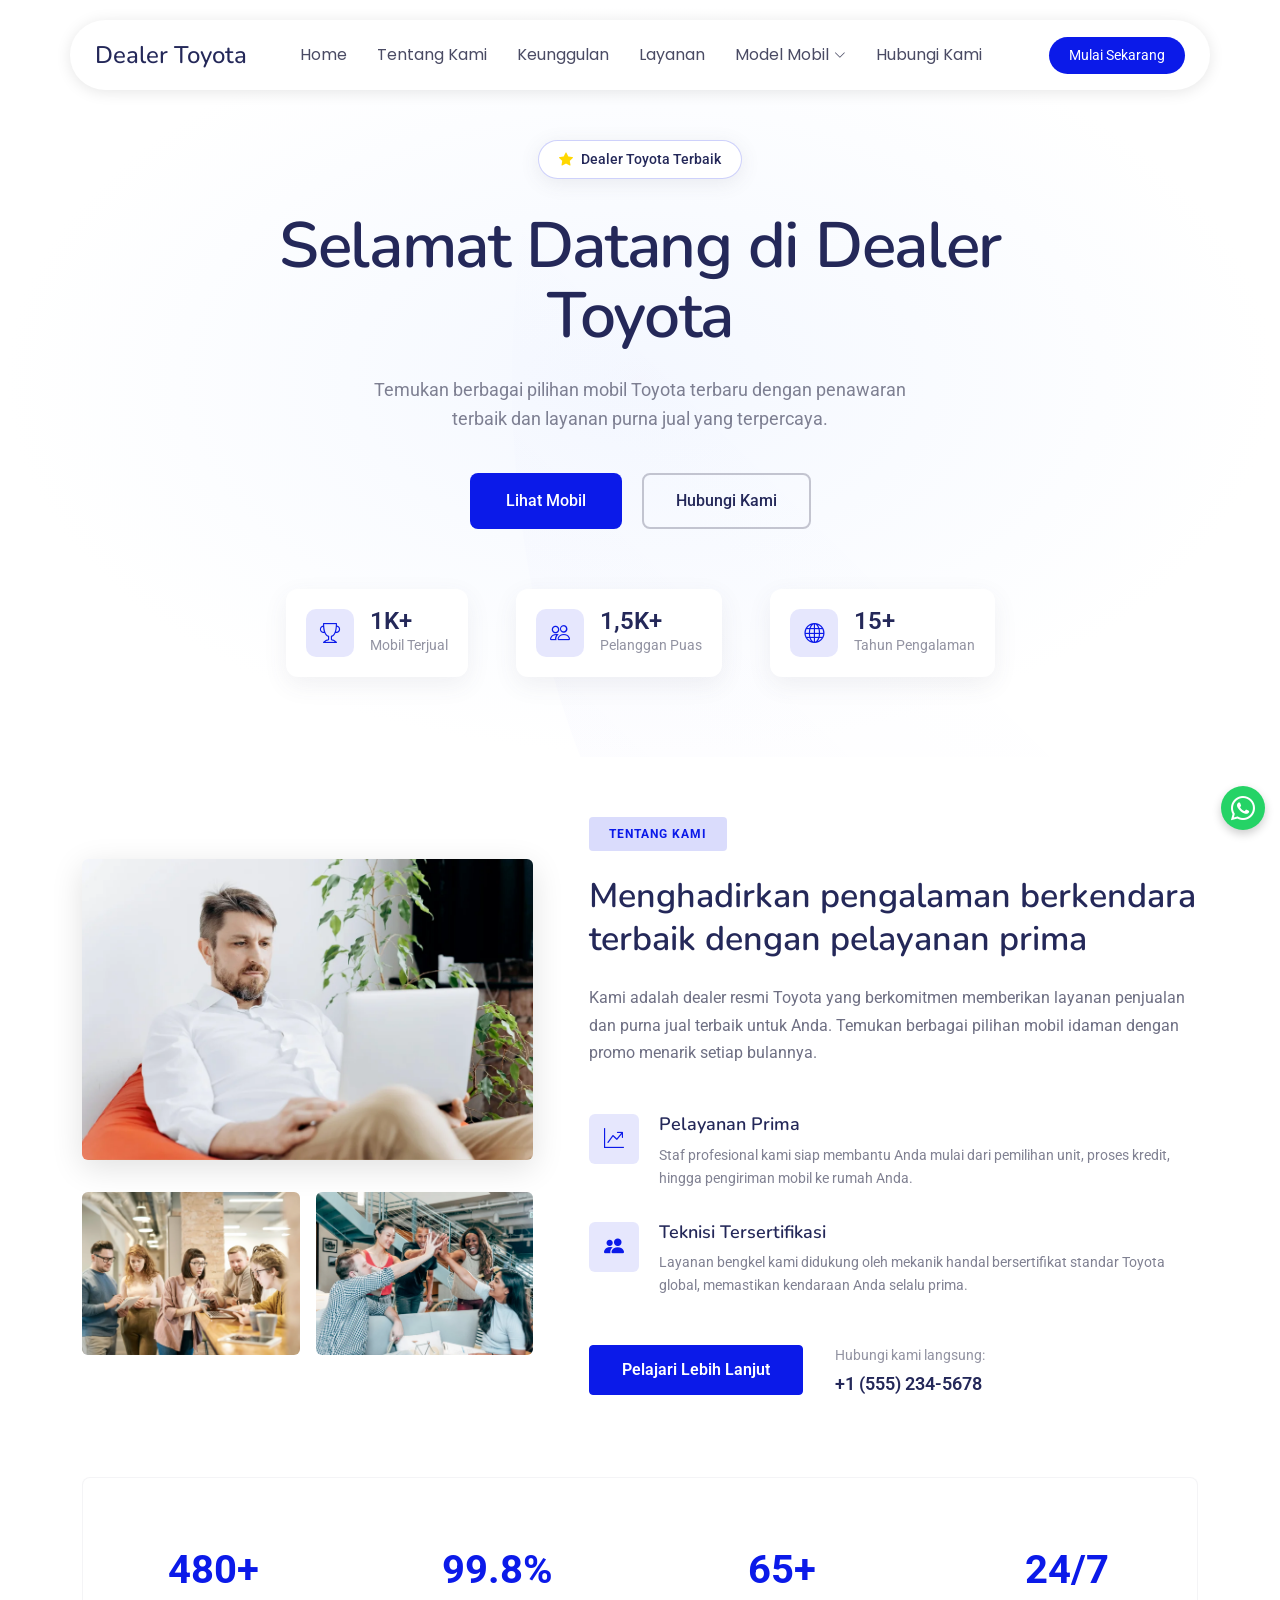
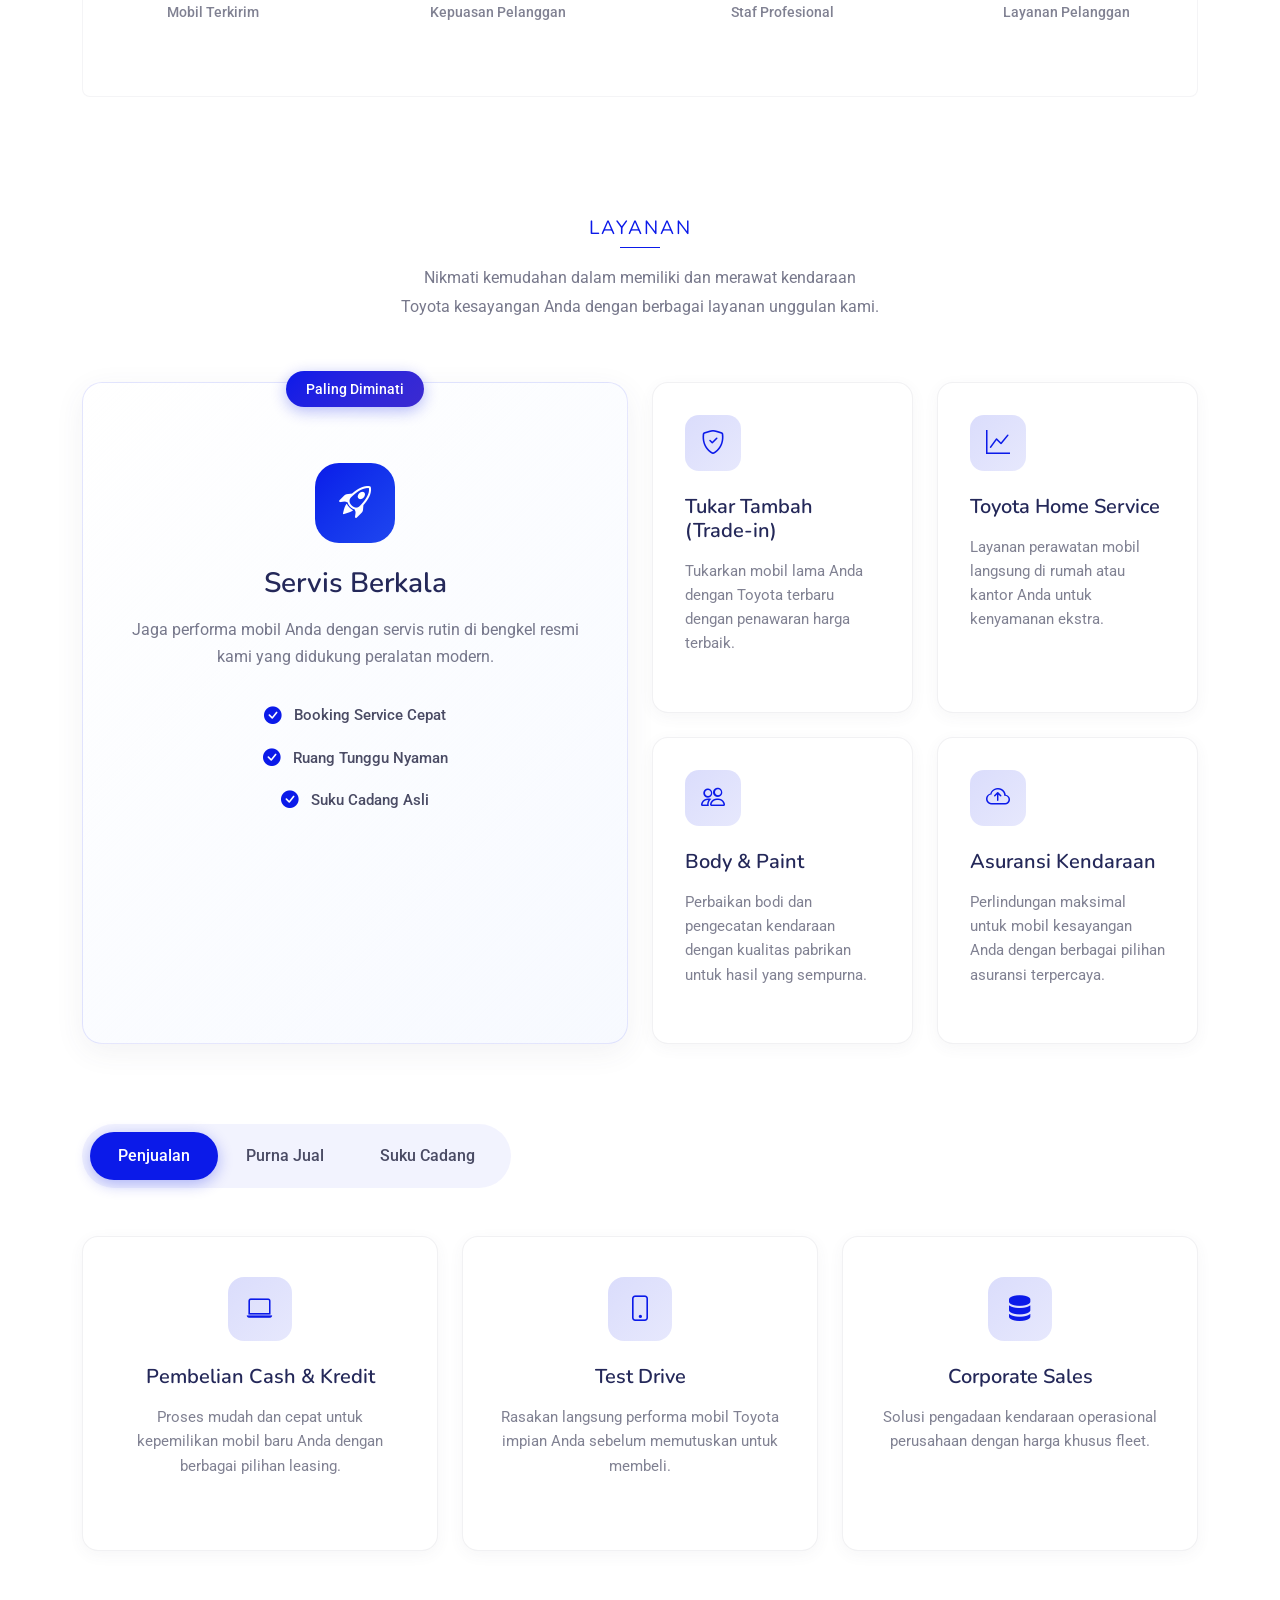
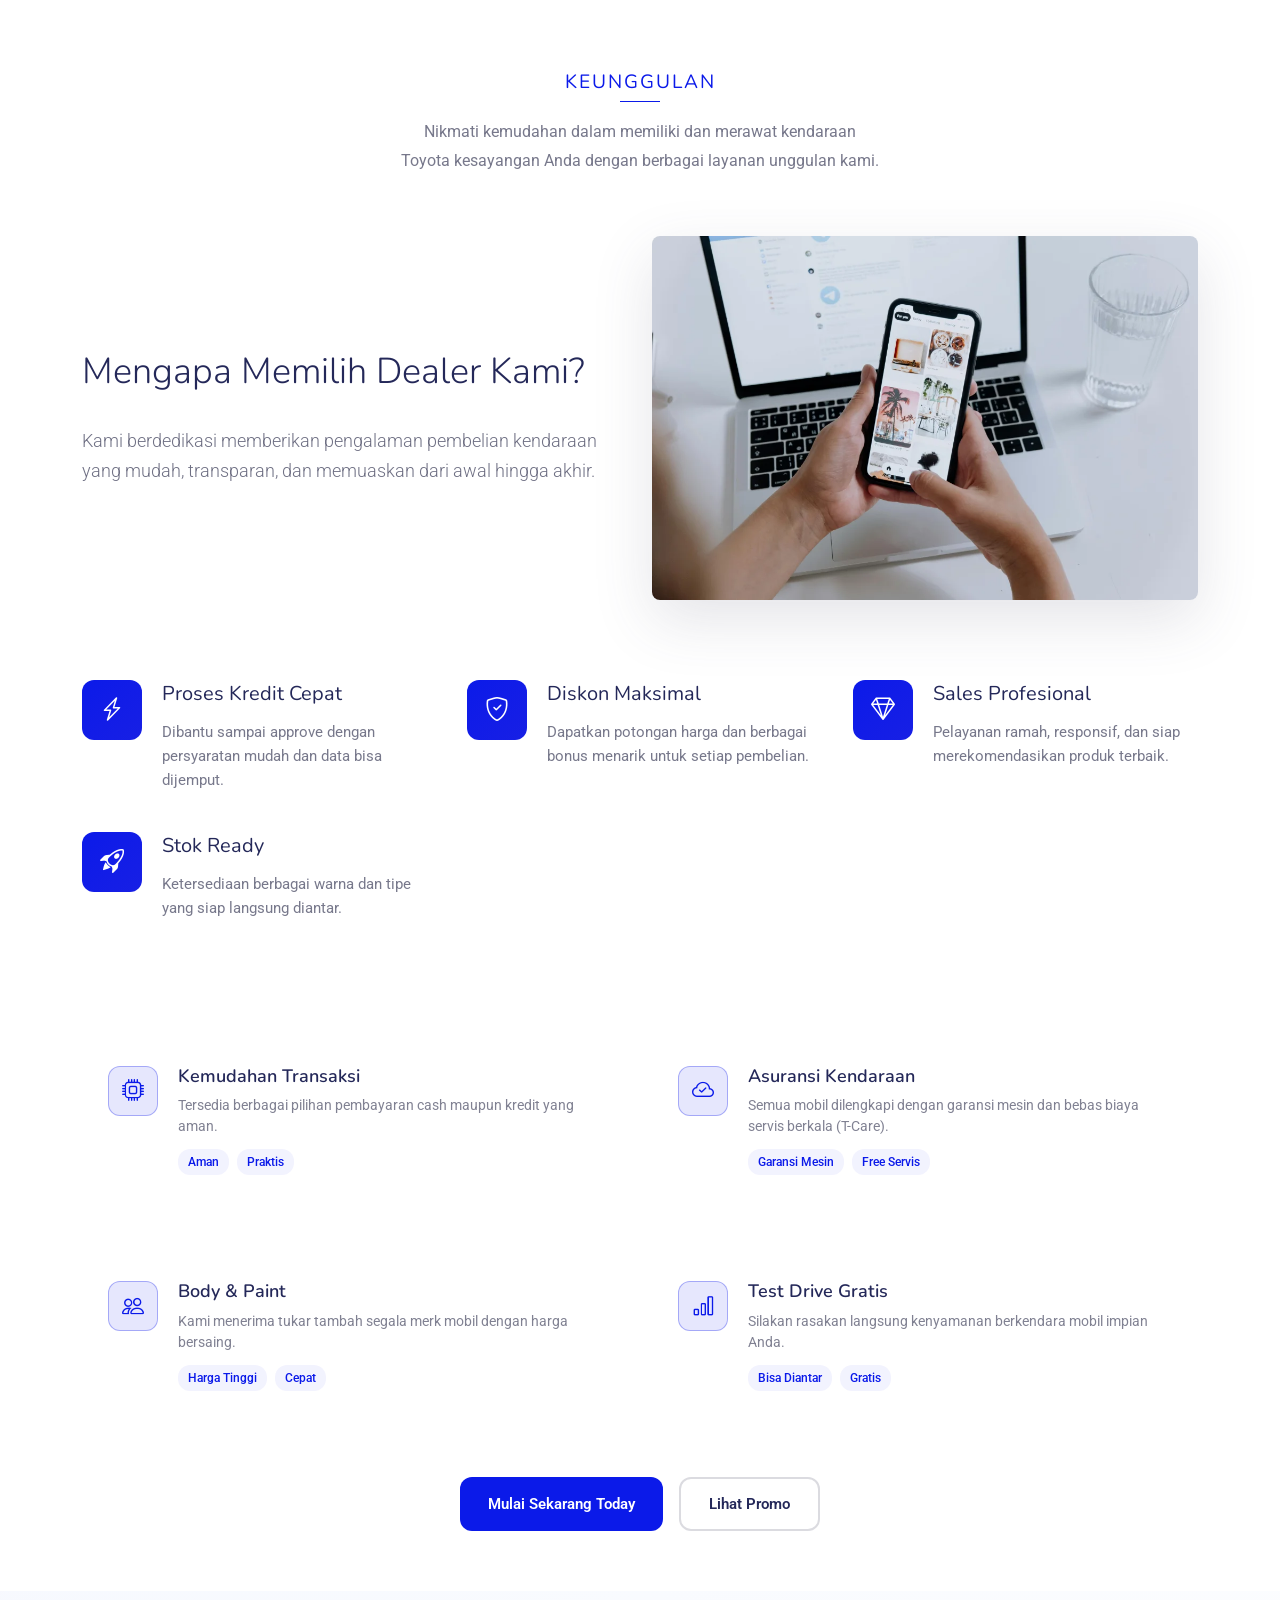
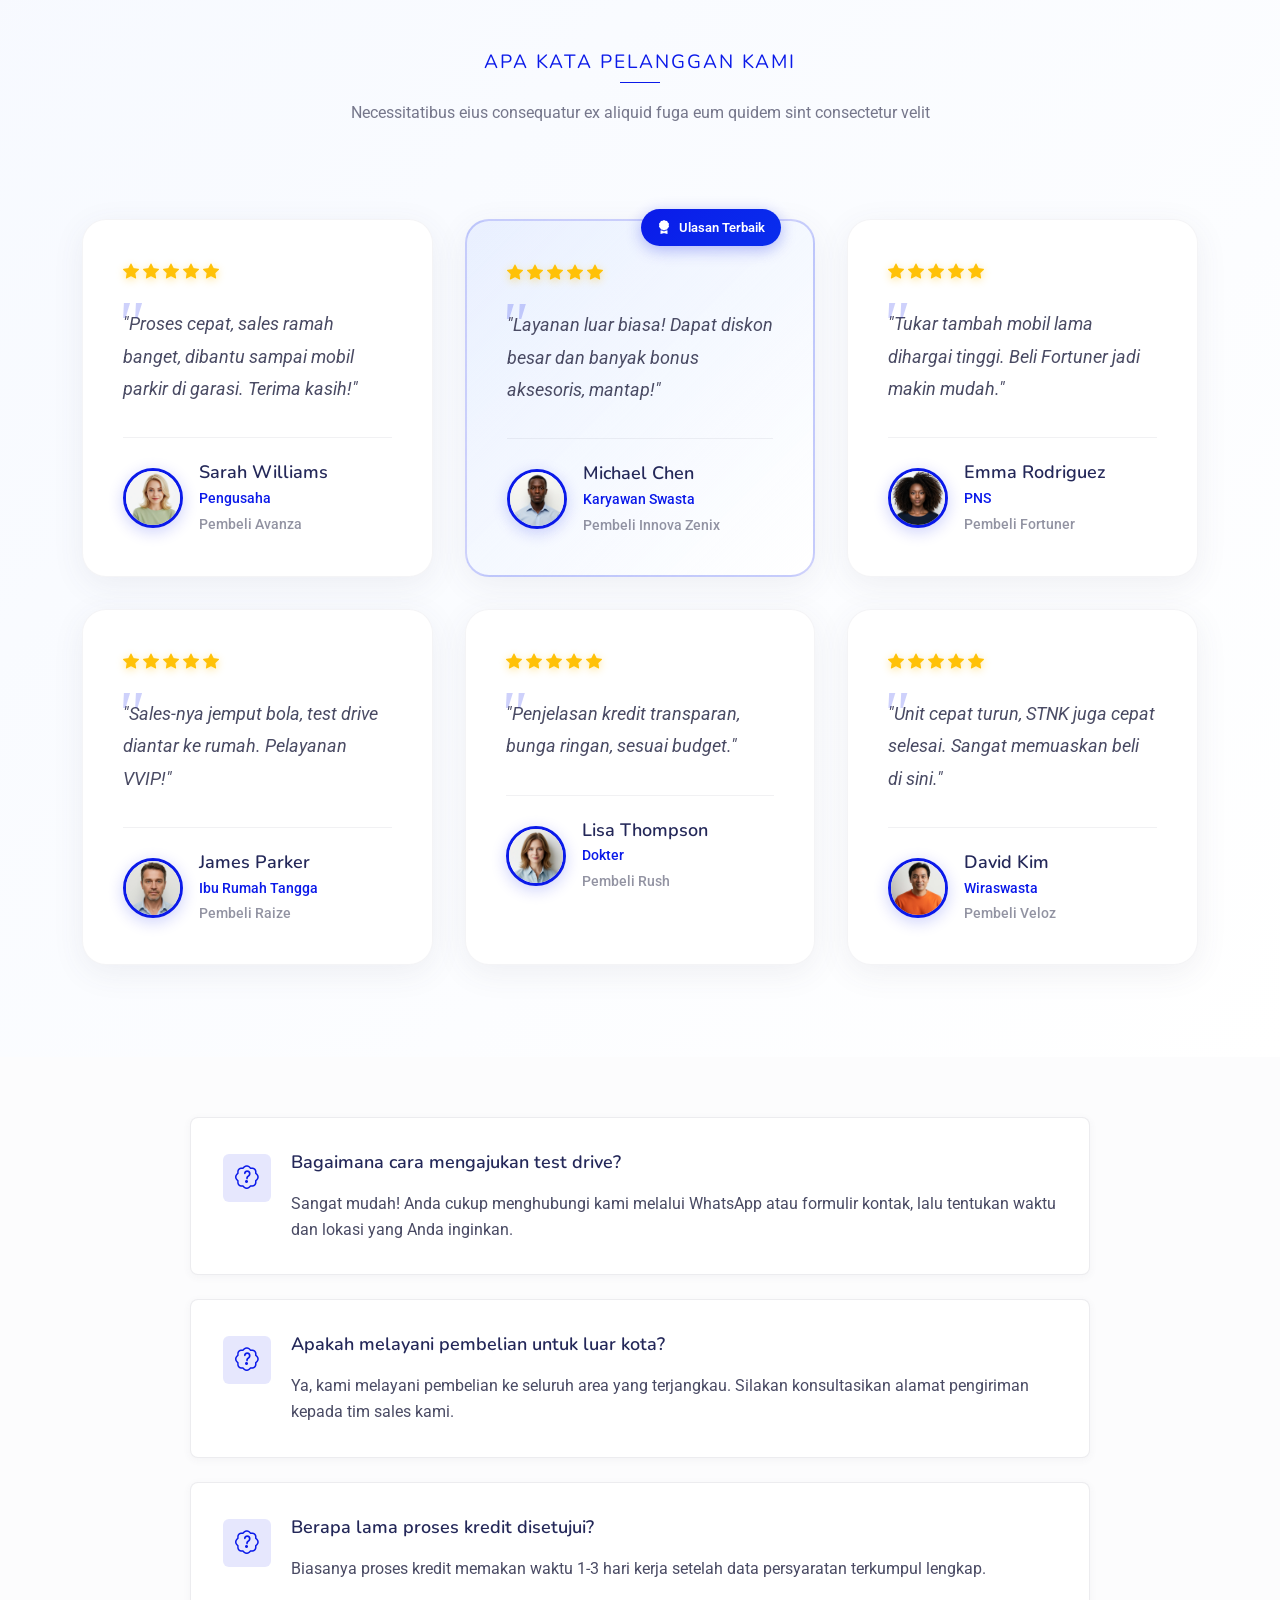
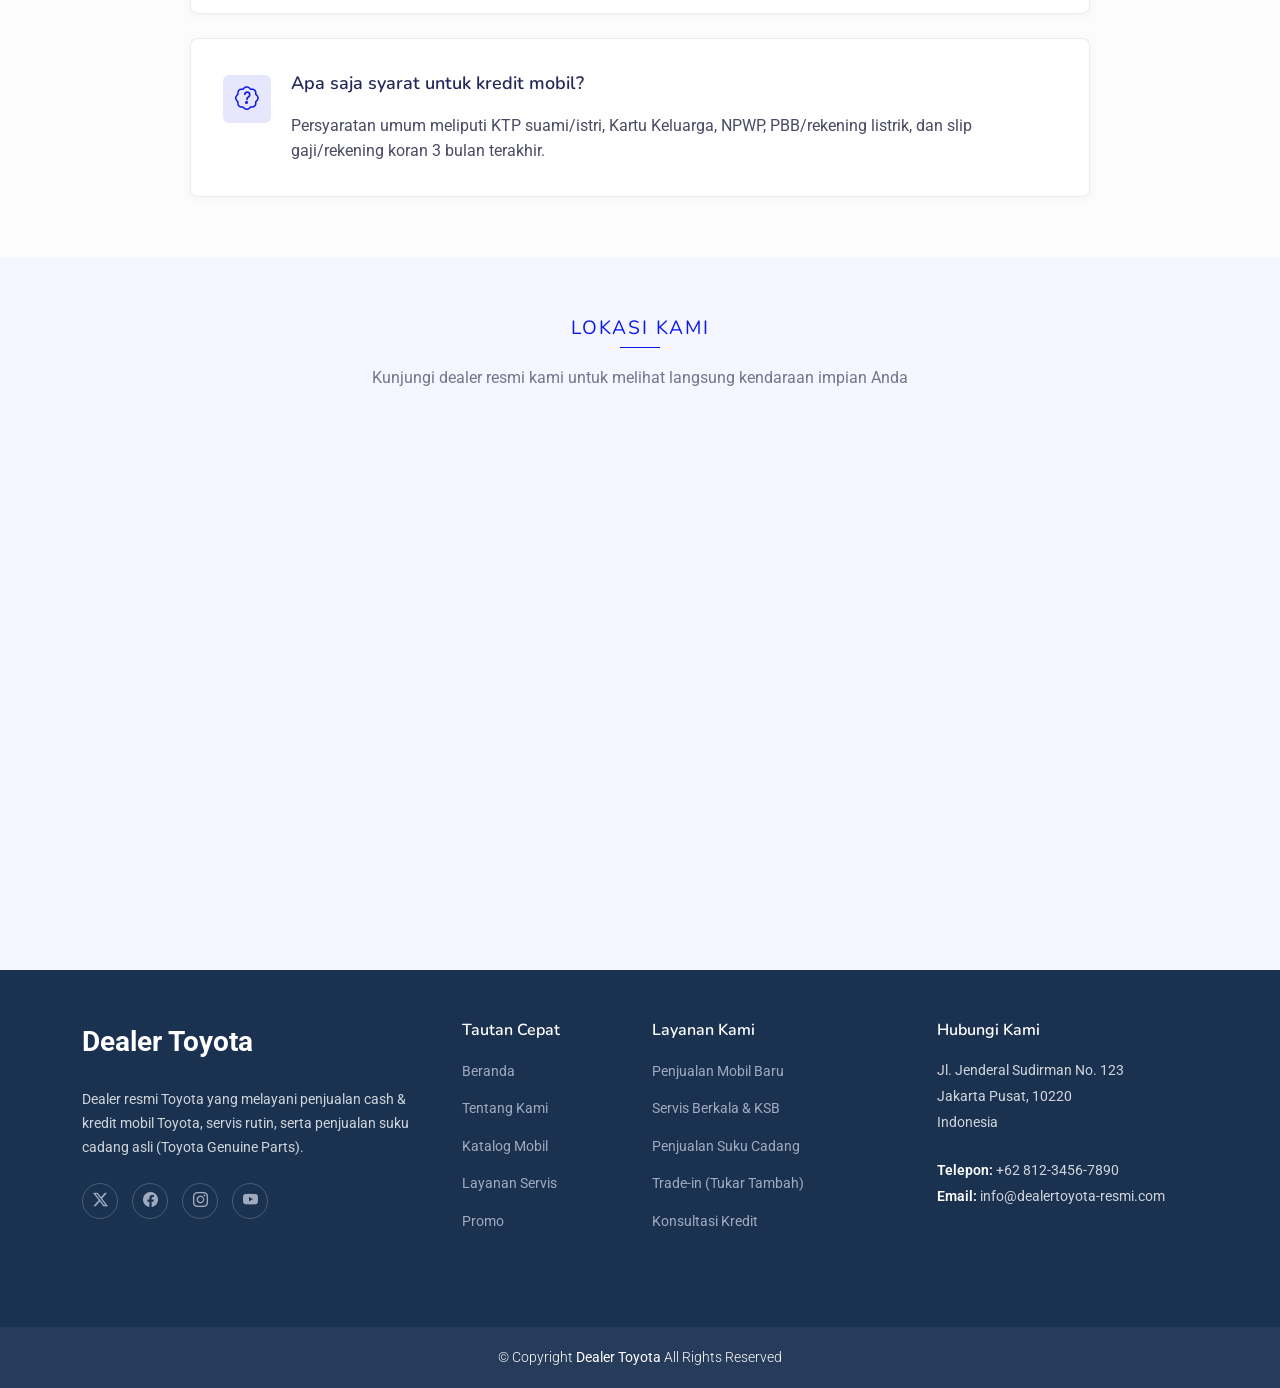
==== commit fb691ce8: "Add files via upload" ====
--- a/index.html
+++ b/index.html
@@ -1,4 +1,4 @@
-﻿<!DOCTYPE html>
+<!DOCTYPE html>
 <html lang="en">
 
 <head>
@@ -100,8 +100,8 @@
                             </p>
 
                             <div class="hero-actions" data-aos="fade-up" data-aos-delay="600">
-                                <a href="about.html" class="btn-primary">Lihat Produk</a>
-                                <a href="#contact" class="btn-outline">Hubungi Kami</a>
+                                <a href="model.html" class="btn-primary">Lihat Mobil</a>
+                                <a href="https://wa.me/?text=halo%20admin%20dealer%20toyota" class="btn-outline">Hubungi Kami</a>
                             </div>
 
                             <div class="hero-metrics" data-aos="fade-up" data-aos-delay="700">
@@ -110,7 +110,7 @@
                                         <i class="bi bi-trophy"></i>
                                     </div>
                                     <div class="metric-content">
-                                        <span class="metric-number">1000+</span>
+                                        <span class="metric-number">1K+</span>
                                         <span class="metric-label">Mobil Terjual</span>
                                     </div>
                                 </div>
@@ -119,7 +119,7 @@
                                         <i class="bi bi-people"></i>
                                     </div>
                                     <div class="metric-content">
-                                        <span class="metric-number">1500+</span>
+                                        <span class="metric-number">1,5K+</span>
                                         <span class="metric-label">Pelanggan Puas</span>
                                     </div>
                                 </div>
@@ -149,16 +149,10 @@
 
                 <div class="row align-items-center gy-5">
 
-                    <div class="col-lg-5" data-aos="fade-right" data-aos-delay="200">
+                    <div class="col-lg-5 order-2 order-lg-1" data-aos="fade-right" data-aos-delay="200">
                         <div class="image-section">
                             <div class="primary-image">
                                 <img src="assets/img/about/about-14.webp" alt="Dealer Toyota" class="img-fluid">
-                                <div class="experience-badge">
-                                    <div class="badge-content">
-                                        <span class="years">15+</span>
-                                        <span class="text">Tahun Melayani</span>
-                                    </div>
-                                </div>
                             </div>
                             <div class="image-grid">
                                 <img src="assets/img/about/about-3.webp" alt="Innova Zenix G Hybrid workspace"
@@ -169,7 +163,7 @@
                         </div>
                     </div>
 
-                    <div class="col-lg-7" data-aos="fade-left" data-aos-delay="300">
+                    <div class="col-lg-7 order-1 order-lg-2" data-aos="fade-left" data-aos-delay="300">
                         <div class="content-section">
                             <div class="section-intro">
                                 <div class="company-badge">TENTANG KAMI</div>
@@ -202,7 +196,7 @@
                                 </div>
                             </div>
 
-                            <div class="action-section">
+                            <div class="action-section d-flex flex-column flex-lg-row align-items-center align-items-lg-start text-center text-lg-start">
                                 <a href="#" class="btn btn-primary">Pelajari Lebih Lanjut</a>
                                 <div class="contact-info">
                                     <span class="contact-label">Hubungi kami langsung:</span>
@@ -216,25 +210,25 @@
 
                 <div class="metrics-section" data-aos="fade-up" data-aos-delay="400">
                     <div class="row text-center">
-                        <div class="col-lg-3 col-md-6">
+                        <div class="col-6 col-lg-3 col-md-6">
                             <div class="metric-card">
                                 <div class="metric-value">480+</div>
                                 <div class="metric-label">Mobil Terkirim</div>
                             </div>
                         </div>
-                        <div class="col-lg-3 col-md-6">
+                        <div class="col-6 col-lg-3 col-md-6">
                             <div class="metric-card">
                                 <div class="metric-value">99.8%</div>
                                 <div class="metric-label">Kepuasan Pelanggan</div>
                             </div>
                         </div>
-                        <div class="col-lg-3 col-md-6">
+                        <div class="col-6 col-lg-3 col-md-6">
                             <div class="metric-card">
                                 <div class="metric-value">65+</div>
                                 <div class="metric-label">Staf Profesional</div>
                             </div>
                         </div>
-                        <div class="col-lg-3 col-md-6">
+                        <div class="col-6 col-lg-3 col-md-6">
                             <div class="metric-card">
                                 <div class="metric-value">24/7</div>
                                 <div class="metric-label">Layanan Pelanggan</div>
@@ -285,7 +279,6 @@
                                         <span>Suku Cadang Asli</span>
                                     </div>
                                 </div>
-                                <a href="service-details.html" class="btn-primary">Booking Sekarang</a>
                             </div>
                         </div>
 
@@ -300,10 +293,7 @@
                                         <h4>Tukar Tambah (Trade-in)</h4>
                                         <p>Tukarkan mobil lama Anda dengan Toyota terbaru dengan penawaran harga
                                             terbaik.</p>
-                                        <a href="service-details.html" class="service-link">
-                                            <span>Selengkapnya</span>
-                                            <i class="bi bi-arrow-right"></i>
-                                        </a>
+                                        
                                     </div>
                                 </div>
 
@@ -315,10 +305,6 @@
                                         <h4>Toyota Home Service</h4>
                                         <p>Layanan perawatan mobil langsung di rumah atau kantor Anda untuk kenyamanan
                                             ekstra.</p>
-                                        <a href="service-details.html" class="service-link">
-                                            <span>Selengkapnya</span>
-                                            <i class="bi bi-arrow-right"></i>
-                                        </a>
                                     </div>
                                 </div>
 
@@ -330,10 +316,7 @@
                                         <h4>Body & Paint</h4>
                                         <p>Perbaikan bodi dan pengecatan kendaraan dengan kualitas pabrikan untuk hasil
                                             yang sempurna.</p>
-                                        <a href="service-details.html" class="service-link">
-                                            <span>Selengkapnya</span>
-                                            <i class="bi bi-arrow-right"></i>
-                                        </a>
+                                        
                                     </div>
                                 </div>
 
@@ -345,10 +328,7 @@
                                         <h4>Asuransi Kendaraan</h4>
                                         <p>Perlindungan maksimal untuk mobil kesayangan Anda dengan berbagai pilihan
                                             asuransi terpercaya.</p>
-                                        <a href="service-details.html" class="service-link">
-                                            <span>Selengkapnya</span>
-                                            <i class="bi bi-arrow-right"></i>
-                                        </a>
+                                        
                                     </div>
                                 </div>
 
@@ -386,7 +366,7 @@
                                         <h5>Pembelian Cash & Kredit</h5>
                                         <p>Proses mudah dan cepat untuk kepemilikan mobil baru Anda dengan berbagai
                                             pilihan leasing.</p>
-                                        <a href="service-details.html" class="tab-service-link">Lihat Detail</a>
+                                        
                                     </div>
                                 </div>
                                 <div class="col-lg-4" data-aos="fade-up" data-aos-delay="200">
@@ -397,7 +377,7 @@
                                         <h5>Test Drive</h5>
                                         <p>Rasakan langsung performa mobil Toyota impian Anda sebelum memutuskan untuk
                                             membeli.</p>
-                                        <a href="service-details.html" class="tab-service-link">Lihat Detail</a>
+                                        
                                     </div>
                                 </div>
                                 <div class="col-lg-4" data-aos="fade-up" data-aos-delay="300">
@@ -408,7 +388,6 @@
                                         <h5>Corporate Sales</h5>
                                         <p>Solusi pengadaan kendaraan operasional perusahaan dengan harga khusus fleet.
                                         </p>
-                                        <a href="service-details.html" class="tab-service-link">Lihat Detail</a>
                                     </div>
                                 </div>
                             </div>
@@ -423,7 +402,7 @@
                                         </div>
                                         <h5>Express Maintenance</h5>
                                         <p>Servis berkala super cepat tanpa mengabaikan kualitas pengerjaan.</p>
-                                        <a href="service-details.html" class="tab-service-link">Lihat Detail</a>
+                                        
                                     </div>
                                 </div>
                                 <div class="col-lg-4" data-aos="fade-up" data-aos-delay="200">
@@ -433,7 +412,7 @@
                                         </div>
                                         <h5>Perbaikan Umum</h5>
                                         <p>Penanganan perbaikan mesin dan kelistrikan oleh mekanik berpengalaman.</p>
-                                        <a href="service-details.html" class="tab-service-link">Lihat Detail</a>
+                                        
                                     </div>
                                 </div>
                                 <div class="col-lg-4" data-aos="fade-up" data-aos-delay="300">
@@ -444,7 +423,6 @@
                                         <h5>Layanan Darurat 24 Jam</h5>
                                         <p>Siap membantu Anda saat kendaraan mengalami kendala darurat di jalan raya.
                                         </p>
-                                        <a href="service-details.html" class="tab-service-link">Lihat Detail</a>
                                     </div>
                                 </div>
                             </div>
@@ -459,7 +437,7 @@
                                         </div>
                                         <h5>Suku Cadang Asli</h5>
                                         <p>Jaminan keaslian onderdil untuk keawetan dan keamanan maksimal.</p>
-                                        <a href="service-details.html" class="tab-service-link">Lihat Detail</a>
+                                        
                                     </div>
                                 </div>
                                 <div class="col-lg-4" data-aos="fade-up" data-aos-delay="200">
@@ -469,7 +447,7 @@
                                         </div>
                                         <h5>Aksesoris Resmi</h5>
                                         <p>Pilihan aksesoris orisinil Toyota untuk meningkatkan tampilan mobil Anda.</p>
-                                        <a href="service-details.html" class="tab-service-link">Lihat Detail</a>
+                                        
                                     </div>
                                 </div>
                                 <div class="col-lg-4" data-aos="fade-up" data-aos-delay="300">
@@ -479,7 +457,7 @@
                                         </div>
                                         <h5>Oli Toyota Motor</h5>
                                         <p>Formulasi pelumas khusus dari Toyota yang merawat mesin kendaraan Anda.</p>
-                                        <a href="service-details.html" class="tab-service-link">Lihat Detail</a>
+                                        
                                     </div>
                                 </div>
                             </div>
@@ -998,4 +976,4 @@
 
 </body>
 
-</html>+</html>
--- a/assets/css/main.css
+++ b/assets/css/main.css
@@ -0,0 +1,3574 @@
+﻿/* Fix horizontal scroll */
+html,
+body {
+  overflow-x: hidden;
+}
+
+/* Fonts */
+:root {
+  --default-font: "Roboto", system-ui, -apple-system, "Segoe UI", Roboto, "Helvetica Neue", Arial, "Noto Sans", "Liberation Sans", sans-serif, "Apple Color Emoji", "Segoe UI Emoji", "Segoe UI Symbol", "Noto Color Emoji";
+  --heading-font: "Nunito", sans-serif;
+  --nav-font: "Poppins", sans-serif;
+}
+
+/* Global Colors - The following color variables are used throughout the website. Updating them here will change the color scheme of the entire website */
+:root {
+  --background-color: #ffffff;
+  /* Background color for the entire website, including individual sections */
+  --default-color: #4a4b64;
+  /* Default color used for the majority of the text content across the entire website */
+  --heading-color: #242859;
+  /* Color for headings, subheadings and title throughout the website */
+  --accent-color: #0b1ae9;
+  /* Accent color that represents your brand on the website. It's used for buttons, links, and other elements that need to stand out */
+  --surface-color: #ffffff;
+  /* The surface color is used as a background of boxed elements within sections, such as cards, icon boxes, or other elements that require a visual separation from the global background. */
+  --contrast-color: #ffffff;
+  /* Contrast color for text, ensuring readability against backgrounds of accent, heading, or default colors. */
+}
+
+/* Nav Menu Colors - The following color variables are used specifically for the navigation menu. They are separate from the global colors to allow for more customization options */
+:root {
+  --nav-color: #4a4b64;
+  /* The default color of the main navmenu links */
+  --nav-hover-color: #0b1ae9;
+  /* Applied to main navmenu links when they are hovered over or active */
+  --nav-mobile-background-color: #ffffff;
+  /* Used as the background color for mobile navigation menu */
+  --nav-dropdown-background-color: #ffffff;
+  /* Used as the background color for dropdown items that appear when hovering over primary navigation items */
+  --nav-dropdown-color: #4a4b64;
+  /* Used for navigation links of the dropdown items in the navigation menu. */
+  --nav-dropdown-hover-color: #0b1ae9;
+  /* Similar to --nav-hover-color, this color is applied to dropdown navigation links when they are hovered over. */
+}
+
+/* Color Presets - These classes override global colors when applied to any section or element, providing reuse of the sam color scheme. */
+
+.light-background {
+  --background-color: #f5f6ff;
+  --surface-color: #ffffff;
+}
+
+.dark-background {
+  --background-color: #0e1030;
+  --default-color: #ffffff;
+  --heading-color: #ffffff;
+  --surface-color: #0f302f;
+  --contrast-color: #ffffff;
+}
+
+/* Smooth scroll */
+:root {
+  scroll-behavior: smooth;
+}
+
+/*--------------------------------------------------------------
+# General Styling & Shared Classes
+--------------------------------------------------------------*/
+body {
+  color: var(--default-color);
+  background-color: var(--background-color);
+  font-family: var(--default-font);
+}
+
+a {
+  color: var(--accent-color);
+  text-decoration: none;
+  transition: 0.3s;
+}
+
+a:hover {
+  color: color-mix(in srgb, var(--accent-color), transparent 25%);
+  text-decoration: none;
+}
+
+h1,
+h2,
+h3,
+h4,
+h5,
+h6 {
+  color: var(--heading-color);
+  font-family: var(--heading-font);
+}
+
+/* PHP Email Form Messages
+------------------------------*/
+.php-email-form .error-message {
+  display: none;
+  background: #df1529;
+  color: #ffffff;
+  text-align: left;
+  padding: 15px;
+  margin-bottom: 24px;
+  font-weight: 600;
+}
+
+.php-email-form .sent-message {
+  display: none;
+  color: #ffffff;
+  background: #059652;
+  text-align: center;
+  padding: 15px;
+  margin-bottom: 24px;
+  font-weight: 600;
+}
+
+.php-email-form .loading {
+  display: none;
+  background: var(--surface-color);
+  text-align: center;
+  padding: 15px;
+  margin-bottom: 24px;
+}
+
+.php-email-form .loading:before {
+  content: "";
+  display: inline-block;
+  border-radius: 50%;
+  width: 24px;
+  height: 24px;
+  margin: 0 10px -6px 0;
+  border: 3px solid var(--accent-color);
+  border-top-color: var(--surface-color);
+  animation: php-email-form-loading 1s linear infinite;
+}
+
+@keyframes php-email-form-loading {
+  0% {
+    transform: rotate(0deg);
+  }
+
+  100% {
+    transform: rotate(360deg);
+  }
+}
+
+/*--------------------------------------------------------------
+# Global Header
+--------------------------------------------------------------*/
+.header {
+  --background-color: rgba(255, 255, 255, 0);
+  color: var(--default-color);
+  background-color: var(--background-color);
+  padding: 20px 0;
+  transition: all 0.5s;
+  z-index: 997;
+}
+
+.header .header-container {
+  background: var(--surface-color);
+  border-radius: 50px;
+  padding: 5px 25px;
+  box-shadow: 0px 2px 15px rgba(0, 0, 0, 0.1);
+}
+
+.header .logo {
+  line-height: 1;
+}
+
+.header .logo img {
+  max-height: 36px;
+  margin-right: 8px;
+}
+
+.header .logo h1 {
+  font-size: 24px;
+  margin: 0;
+  font-weight: 500;
+  color: var(--heading-color);
+}
+
+.header .btn-getstarted,
+.header .btn-getstarted:focus {
+  color: var(--contrast-color);
+  background: var(--accent-color);
+  font-size: 14px;
+  padding: 8px 20px;
+  margin: 0 0 0 30px;
+  border-radius: 50px;
+  transition: 0.3s;
+}
+
+.header .btn-getstarted:hover,
+.header .btn-getstarted:focus:hover {
+  color: var(--contrast-color);
+  background: color-mix(in srgb, var(--accent-color), transparent 15%);
+}
+
+@media (max-width: 1200px) {
+  .header {
+    padding-top: 10px;
+  }
+
+  .header .header-container {
+    margin-left: 10px;
+    margin-right: 10px;
+    padding: 10px 5px 10px 15px;
+  }
+
+  .header .logo {
+    order: 1;
+  }
+
+  .header .btn-getstarted {
+    order: 2;
+    margin: 0 10px 0 0;
+    padding: 6px 15px;
+  }
+
+  .header .navmenu {
+    order: 3;
+  }
+}
+
+/* Global Header on Scroll
+------------------------------*/
+.scrolled .header {
+  --background-color: #ffffff;
+}
+
+/* Index Page Header on Scroll
+------------------------------*/
+.index-page.scrolled .header {
+  --background-color: #ffffff;
+}
+
+/*--------------------------------------------------------------
+# Navigation Menu
+--------------------------------------------------------------*/
+/* Navmenu - Desktop */
+@media (min-width: 1200px) {
+  .navmenu {
+    padding: 0;
+  }
+
+  .navmenu ul {
+    margin: 0;
+    padding: 0;
+    display: flex;
+    list-style: none;
+    align-items: center;
+  }
+
+  .navmenu li {
+    position: relative;
+  }
+
+  .navmenu a,
+  .navmenu a:focus {
+    color: var(--nav-color);
+    padding: 18px 15px;
+    font-size: 16px;
+    font-family: var(--nav-font);
+    font-weight: 400;
+    display: flex;
+    align-items: center;
+    justify-content: space-between;
+    white-space: nowrap;
+    transition: 0.3s;
+  }
+
+  .navmenu a i,
+  .navmenu a:focus i {
+    font-size: 12px;
+    line-height: 0;
+    margin-left: 5px;
+    transition: 0.3s;
+  }
+
+  .navmenu li:last-child a {
+    padding-right: 0;
+  }
+
+  .navmenu li:hover>a,
+  .navmenu .active,
+  .navmenu .active:focus {
+    color: var(--nav-hover-color);
+  }
+
+  .navmenu .dropdown ul {
+    margin: 0;
+    padding: 10px 0;
+    background: var(--nav-dropdown-background-color);
+    display: block;
+    position: absolute;
+    visibility: hidden;
+    left: 14px;
+    top: 130%;
+    opacity: 0;
+    transition: 0.3s;
+    border-radius: 4px;
+    z-index: 99;
+    box-shadow: 0px 0px 30px rgba(0, 0, 0, 0.1);
+  }
+
+  .navmenu .dropdown ul li {
+    min-width: 200px;
+  }
+
+  .navmenu .dropdown ul a {
+    padding: 10px 20px;
+    font-size: 15px;
+    text-transform: none;
+    color: var(--nav-dropdown-color);
+  }
+
+  .navmenu .dropdown ul a i {
+    font-size: 12px;
+  }
+
+  .navmenu .dropdown ul a:hover,
+  .navmenu .dropdown ul .active:hover,
+  .navmenu .dropdown ul li:hover>a {
+    color: var(--nav-dropdown-hover-color);
+  }
+
+  .navmenu .dropdown:hover>ul {
+    opacity: 1;
+    top: 100%;
+    visibility: visible;
+  }
+
+  .navmenu .dropdown .dropdown ul {
+    top: 0;
+    left: -90%;
+    visibility: hidden;
+  }
+
+  .navmenu .dropdown .dropdown:hover>ul {
+    opacity: 1;
+    top: 0;
+    left: -100%;
+    visibility: visible;
+  }
+}
+
+/* Navmenu - Mobile */
+@media (max-width: 1199px) {
+  .mobile-nav-toggle {
+    color: var(--nav-color);
+    font-size: 28px;
+    line-height: 0;
+    margin-right: 10px;
+    cursor: pointer;
+    transition: color 0.3s;
+  }
+
+  .navmenu {
+    padding: 0;
+    z-index: 9997;
+  }
+
+  .navmenu ul {
+    display: none;
+    list-style: none;
+    position: absolute;
+    inset: 60px 20px 20px 20px;
+    padding: 10px 0;
+    margin: 0;
+    border-radius: 6px;
+    background-color: var(--nav-mobile-background-color);
+    overflow-y: auto;
+    transition: 0.3s;
+    z-index: 9998;
+    box-shadow: 0px 0px 30px rgba(0, 0, 0, 0.1);
+  }
+
+  .navmenu a,
+  .navmenu a:focus {
+    color: var(--nav-dropdown-color);
+    padding: 10px 20px;
+    font-family: var(--nav-font);
+    font-size: 17px;
+    font-weight: 500;
+    display: flex;
+    align-items: center;
+    justify-content: space-between;
+    white-space: nowrap;
+    transition: 0.3s;
+  }
+
+  .navmenu a i,
+  .navmenu a:focus i {
+    font-size: 12px;
+    line-height: 0;
+    margin-left: 5px;
+    width: 30px;
+    height: 30px;
+    display: flex;
+    align-items: center;
+    justify-content: center;
+    border-radius: 50%;
+    transition: 0.3s;
+    background-color: color-mix(in srgb, var(--accent-color), transparent 90%);
+  }
+
+  .navmenu a i:hover,
+  .navmenu a:focus i:hover {
+    background-color: var(--accent-color);
+    color: var(--contrast-color);
+  }
+
+  .navmenu a:hover,
+  .navmenu .active,
+  .navmenu .active:focus {
+    color: var(--nav-dropdown-hover-color);
+  }
+
+  .navmenu .active i,
+  .navmenu .active:focus i {
+    background-color: var(--accent-color);
+    color: var(--contrast-color);
+    transform: rotate(180deg);
+  }
+
+  .navmenu .dropdown ul {
+    position: static;
+    display: none;
+    z-index: 99;
+    padding: 10px 0;
+    margin: 10px 20px;
+    background-color: var(--nav-dropdown-background-color);
+    border: 1px solid color-mix(in srgb, var(--default-color), transparent 90%);
+    box-shadow: none;
+    transition: all 0.5s ease-in-out;
+  }
+
+  .navmenu .dropdown ul ul {
+    background-color: rgba(33, 37, 41, 0.1);
+  }
+
+  .navmenu .dropdown>.dropdown-active {
+    display: block;
+    background-color: rgba(33, 37, 41, 0.03);
+  }
+
+  .mobile-nav-active {
+    overflow: hidden;
+  }
+
+  .mobile-nav-active .mobile-nav-toggle {
+    color: #fff;
+    position: absolute;
+    font-size: 32px;
+    top: 15px;
+    right: 15px;
+    margin-right: 0;
+    z-index: 9999;
+  }
+
+  .mobile-nav-active .navmenu {
+    position: fixed;
+    overflow: hidden;
+    inset: 0;
+    background: rgba(33, 37, 41, 0.8);
+    transition: 0.3s;
+  }
+
+  .mobile-nav-active .navmenu>ul {
+    display: block;
+  }
+}
+
+/*--------------------------------------------------------------
+# Global Footer
+--------------------------------------------------------------*/
+.footer {
+  background: var(--background-color);
+  color: var(--default-color);
+  font-size: 15px;
+  padding: 100px 0 0;
+  border-top: 1px solid color-mix(in srgb, var(--default-color), transparent 92%);
+}
+
+.footer .footer-main {
+  margin-bottom: 80px;
+}
+
+.footer .brand-section .logo {
+  text-decoration: none;
+}
+
+.footer .brand-section .logo .sitename {
+  font-family: var(--heading-font);
+  font-size: 32px;
+  font-weight: 500;
+  color: var(--heading-color);
+  letter-spacing: -0.5px;
+}
+
+.footer .brand-section .brand-description {
+  font-size: 18px;
+  line-height: 1.7;
+  color: color-mix(in srgb, var(--default-color), transparent 25%);
+  font-weight: 300;
+  max-width: 380px;
+  margin: 0;
+}
+
+.footer .brand-section .contact-info .contact-item {
+  display: flex;
+  align-items: flex-start;
+  margin-bottom: 16px;
+  font-size: 15px;
+  color: color-mix(in srgb, var(--default-color), transparent 20%);
+}
+
+.footer .brand-section .contact-info .contact-item i {
+  font-size: 16px;
+  color: var(--accent-color);
+  margin-right: 12px;
+  margin-top: 3px;
+  flex-shrink: 0;
+}
+
+.footer .brand-section .contact-info .contact-item span {
+  line-height: 1.6;
+}
+
+.footer .footer-nav-wrapper {
+  padding-left: 60px;
+}
+
+@media (max-width: 991px) {
+  .footer .footer-nav-wrapper {
+    padding-left: 0;
+    margin-top: 50px;
+  }
+}
+
+.footer .nav-column {
+  margin-bottom: 40px;
+}
+
+.footer .nav-column h6 {
+  font-family: var(--heading-font);
+  font-size: 16px;
+  font-weight: 400;
+  color: var(--heading-color);
+  margin-bottom: 24px;
+  letter-spacing: 0.3px;
+}
+
+.footer .nav-column .footer-nav {
+  display: flex;
+  flex-direction: column;
+  gap: 12px;
+}
+
+.footer .nav-column .footer-nav a {
+  color: color-mix(in srgb, var(--default-color), transparent 30%);
+  text-decoration: none;
+  font-size: 15px;
+  font-weight: 300;
+  transition: all 0.3s ease;
+  line-height: 1.4;
+}
+
+.footer .nav-column .footer-nav a:hover {
+  color: var(--accent-color);
+  transform: translateX(4px);
+}
+
+.footer .footer-social {
+  padding: 50px 0;
+  border-top: 1px solid color-mix(in srgb, var(--default-color), transparent 94%);
+  border-bottom: 1px solid color-mix(in srgb, var(--default-color), transparent 94%);
+}
+
+.footer .footer-social .newsletter-section h5 {
+  font-family: var(--heading-font);
+  font-size: 20px;
+  font-weight: 300;
+  color: var(--heading-color);
+  margin-bottom: 12px;
+  letter-spacing: -0.2px;
+}
+
+.footer .footer-social .newsletter-section p {
+  font-size: 16px;
+  color: color-mix(in srgb, var(--default-color), transparent 35%);
+  margin: 0;
+  line-height: 1.6;
+  max-width: 340px;
+}
+
+.footer .footer-social .social-section {
+  display: flex;
+  justify-content: flex-end;
+}
+
+@media (max-width: 991px) {
+  .footer .footer-social .social-section {
+    justify-content: flex-start;
+    margin-top: 30px;
+  }
+}
+
+.footer .footer-social .social-links {
+  display: flex;
+  gap: 32px;
+  align-items: center;
+}
+
+@media (max-width: 576px) {
+  .footer .footer-social .social-links {
+    gap: 20px;
+    flex-wrap: wrap;
+  }
+}
+
+.footer .footer-social .social-links .social-link {
+  display: flex;
+  align-items: center;
+  gap: 8px;
+  text-decoration: none;
+  color: color-mix(in srgb, var(--default-color), transparent 40%);
+  font-size: 14px;
+  font-weight: 400;
+  transition: all 0.3s ease;
+}
+
+.footer .footer-social .social-links .social-link i {
+  font-size: 18px;
+  transition: all 0.3s ease;
+}
+
+.footer .footer-social .social-links .social-link span {
+  transition: all 0.3s ease;
+}
+
+.footer .footer-social .social-links .social-link:hover {
+  color: var(--accent-color);
+  transform: translateY(-2px);
+}
+
+.footer .footer-social .social-links .social-link:hover i {
+  transform: scale(1.1);
+}
+
+.footer .footer-bottom {
+  padding: 30px 0;
+}
+
+.footer .footer-bottom .copyright p {
+  margin: 0;
+  font-size: 14px;
+  color: color-mix(in srgb, var(--default-color));
+  font-weight: 300;
+}
+
+.footer .footer-bottom .copyright p .sitename {
+  color: var(--heading-color);
+  font-weight: 400;
+}
+
+.footer .footer-bottom .legal-links {
+  display: flex;
+  align-items: center;
+  justify-content: flex-end;
+  gap: 24px;
+}
+
+@media (max-width: 991px) {
+  .footer .footer-bottom .legal-links {
+    justify-content: flex-start;
+    margin-top: 20px;
+    flex-wrap: wrap;
+  }
+}
+
+.footer .footer-bottom .legal-links a {
+  font-size: 13px;
+  color: color-mix(in srgb, var(--default-color), transparent 50%);
+  text-decoration: none;
+  font-weight: 300;
+  transition: color 0.3s ease;
+}
+
+.footer .footer-bottom .legal-links a:hover {
+  color: var(--accent-color);
+}
+
+.footer .footer-bottom .legal-links .credits {
+  font-size: 12px;
+  color: color-mix(in srgb, var(--default-color), transparent 60%);
+  margin-left: 8px;
+  padding-left: 24px;
+  border-left: 1px solid color-mix(in srgb, var(--default-color), transparent 90%);
+}
+
+@media (max-width: 576px) {
+  .footer .footer-bottom .legal-links .credits {
+    margin-left: 0;
+    padding-left: 0;
+    border-left: none;
+    width: 100%;
+    margin-top: 12px;
+  }
+}
+
+.footer .footer-bottom .legal-links .credits a {
+  color: var(--accent-color);
+  font-size: 12px;
+}
+
+.footer .footer-bottom .legal-links .credits a:hover {
+  text-decoration: underline;
+}
+
+@media (max-width: 768px) {
+  .footer {
+    padding: 70px 0 0;
+  }
+
+  .footer .brand-section {
+    text-align: center;
+    margin-bottom: 50px;
+  }
+
+  .footer .brand-section .brand-description {
+    max-width: none;
+  }
+
+  .footer .brand-section .contact-info {
+    text-align: left;
+    display: inline-block;
+  }
+
+  .footer .footer-nav-wrapper .nav-column {
+    text-align: left;
+  }
+
+  .footer .footer-nav-wrapper .nav-column h6 {
+    margin-bottom: 16px;
+  }
+
+  .footer .footer-nav-wrapper .nav-column .footer-nav {
+    gap: 10px;
+  }
+
+  .footer .footer-social {
+    text-align: center;
+  }
+
+  .footer .footer-social .newsletter-section p {
+    max-width: none;
+  }
+
+  .footer .footer-social .social-links {
+    justify-content: center;
+  }
+
+  .footer .footer-bottom {
+    text-align: center;
+  }
+
+  .footer .footer-bottom .legal-links {
+    justify-content: center;
+  }
+}
+
+
+/*--------------------------------------------------------------
+# WhatsApp Floating Button
+--------------------------------------------------------------*/
+.wa-floating {
+  position: fixed;
+  visibility: visible;
+  opacity: 1;
+  right: 15px;
+  bottom: 70px;
+  z-index: 99999;
+  background-color: #25d366;
+  width: 44px;
+  height: 44px;
+  border-radius: 50px;
+  transition: all 0.4s;
+  box-shadow: 0 4px 10px rgba(0, 0, 0, 0.2);
+}
+
+.wa-floating i {
+  font-size: 24px;
+  color: #fff;
+  line-height: 0;
+}
+
+.wa-floating:hover {
+  background-color: #128c7e;
+  color: #fff;
+  transform: scale(1.1);
+}
+
+/*--------------------------------------------------------------
+# Scroll Top Button
+--------------------------------------------------------------*/
+.scroll-top {
+  position: fixed;
+  visibility: hidden;
+  opacity: 0;
+  right: 15px;
+  bottom: -15px;
+  z-index: 99999;
+  background-color: var(--accent-color);
+  width: 44px;
+  height: 44px;
+  border-radius: 50px;
+  transition: all 0.4s;
+}
+
+.scroll-top i {
+  font-size: 24px;
+  color: var(--contrast-color);
+  line-height: 0;
+}
+
+.scroll-top:hover {
+  background-color: color-mix(in srgb, var(--accent-color), transparent 20%);
+  color: var(--contrast-color);
+}
+
+.scroll-top.active {
+  visibility: visible;
+  opacity: 1;
+  bottom: 15px;
+}
+
+/*--------------------------------------------------------------
+# Disable aos animation delay on mobile devices
+--------------------------------------------------------------*/
+@media screen and (max-width: 768px) {
+  [data-aos-delay] {
+    transition-delay: 0 !important;
+  }
+}
+
+/*--------------------------------------------------------------
+# Global Page Titles & Breadcrumbs
+--------------------------------------------------------------*/
+.page-title {
+  color: var(--default-color);
+  background-color: var(--background-color);
+  position: relative;
+}
+
+.page-title .heading {
+  padding: 80px 0;
+}
+
+.page-title .heading h1 {
+  font-size: 38px;
+  font-weight: 700;
+}
+
+.page-title nav {
+  background-color: color-mix(in srgb, var(--default-color), transparent 96%);
+  padding: 20px 0;
+}
+
+.page-title nav ol {
+  display: flex;
+  flex-wrap: wrap;
+  list-style: none;
+  padding: 0;
+  margin: 0;
+  font-size: 16px;
+  font-weight: 400;
+}
+
+.page-title nav ol li+li {
+  padding-left: 10px;
+}
+
+.page-title nav ol li+li::before {
+  content: "/";
+  display: inline-block;
+  padding-right: 10px;
+  color: color-mix(in srgb, var(--default-color), transparent 70%);
+}
+
+/*--------------------------------------------------------------
+# Global Sections
+--------------------------------------------------------------*/
+section,
+.section {
+  color: var(--default-color);
+  background-color: var(--background-color);
+  padding: 60px 0;
+  scroll-margin-top: 90px;
+  overflow: clip;
+}
+
+@media (max-width: 1199px) {
+
+  section,
+  .section {
+    scroll-margin-top: 66px;
+  }
+}
+
+/*--------------------------------------------------------------
+# Global Section Titles
+--------------------------------------------------------------*/
+.section-title {
+  text-align: center;
+  padding-bottom: 60px;
+  position: relative;
+}
+
+.section-title h2 {
+  display: inline-block;
+  font-size: 1.2rem;
+  font-weight: 400;
+  color: var(--accent-color);
+  text-transform: uppercase;
+  letter-spacing: 2px;
+  margin-bottom: 1.5rem;
+  position: relative;
+}
+
+.section-title h2::after {
+  content: "";
+  position: absolute;
+  bottom: -8px;
+  left: 50%;
+  transform: translateX(-50%);
+  width: 40px;
+  height: 1px;
+  background: var(--accent-color);
+}
+
+.section-title p {
+  font-size: 1rem;
+  line-height: 1.8;
+  color: color-mix(in srgb, var(--default-color), transparent 25%);
+  max-width: 900px;
+  margin: 0 auto;
+  text-wrap: balance;
+}
+
+/*--------------------------------------------------------------
+# Hero Section
+--------------------------------------------------------------*/
+.hero {
+  padding-top: 140px;
+  background: radial-gradient(ellipse at center, color-mix(in srgb, var(--accent-color), transparent 96%) 0%, var(--background-color) 70%);
+  position: relative;
+  overflow: hidden;
+  padding-bottom: 80px;
+}
+
+.hero::before {
+  content: "";
+  position: absolute;
+  top: -50%;
+  right: -20%;
+  width: 80%;
+  height: 200%;
+  background: linear-gradient(45deg, color-mix(in srgb, var(--accent-color), transparent 98%) 0%, transparent 40%);
+  border-radius: 50%;
+  pointer-events: none;
+}
+
+.hero .hero-content {
+  position: relative;
+  z-index: 2;
+}
+
+.hero .hero-content .hero-badge {
+  display: inline-flex;
+  align-items: center;
+  gap: 8px;
+  background: var(--surface-color);
+  padding: 8px 20px;
+  border-radius: 50px;
+  margin-bottom: 32px;
+  box-shadow: 0 4px 20px color-mix(in srgb, var(--default-color), transparent 90%);
+  border: 1px solid color-mix(in srgb, var(--accent-color), transparent 80%);
+}
+
+.hero .hero-content .hero-badge i {
+  color: #FFD700;
+  font-size: 0.875rem;
+}
+
+.hero .hero-content .hero-badge span {
+  font-size: 0.875rem;
+  font-weight: 500;
+  color: var(--heading-color);
+}
+
+.hero .hero-content .hero-title {
+  font-size: 4rem;
+  font-weight: 600;
+  line-height: 1.1;
+  margin-bottom: 24px;
+  color: var(--heading-color);
+  letter-spacing: -0.02em;
+}
+
+@media (max-width: 992px) {
+  .hero .hero-content .hero-title {
+    font-size: 3.5rem;
+  }
+}
+
+@media (max-width: 768px) {
+  .hero .hero-content .hero-title {
+    font-size: 2.8rem;
+    margin-bottom: 20px;
+  }
+}
+
+@media (max-width: 576px) {
+  .hero .hero-content .hero-title {
+    font-size: 2.2rem;
+  }
+}
+
+.hero .hero-content .hero-description {
+  font-size: 1.125rem;
+  line-height: 1.6;
+  color: color-mix(in srgb, var(--default-color), transparent 30%);
+  margin-bottom: 40px;
+  max-width: 580px;
+  margin-left: auto;
+  margin-right: auto;
+}
+
+@media (max-width: 768px) {
+  .hero .hero-content .hero-description {
+    font-size: 1rem;
+    margin-bottom: 32px;
+  }
+}
+
+.hero .hero-content .hero-actions {
+  display: flex;
+  align-items: center;
+  justify-content: center;
+  gap: 20px;
+  margin-bottom: 60px;
+}
+
+@media (max-width: 576px) {
+  .hero .hero-content .hero-actions {
+    flex-direction: column;
+    gap: 16px;
+    margin-bottom: 48px;
+  }
+}
+
+.hero .hero-content .hero-actions .btn-primary {
+  background: var(--accent-color);
+  color: var(--contrast-color);
+  padding: 16px 36px;
+  border-radius: 8px;
+  font-weight: 500;
+  font-size: 1rem;
+  text-decoration: none;
+  transition: all 0.3s ease;
+  display: inline-block;
+  position: relative;
+  overflow: hidden;
+}
+
+.hero .hero-content .hero-actions .btn-primary::before {
+  content: "";
+  position: absolute;
+  top: 0;
+  left: -100%;
+  width: 100%;
+  height: 100%;
+  background: linear-gradient(90deg, transparent, color-mix(in srgb, var(--contrast-color), transparent 80%), transparent);
+  transition: left 0.6s;
+}
+
+.hero .hero-content .hero-actions .btn-primary:hover {
+  background: color-mix(in srgb, var(--accent-color), black 15%);
+  transform: translateY(-3px);
+  box-shadow: 0 12px 30px color-mix(in srgb, var(--accent-color), transparent 60%);
+}
+
+.hero .hero-content .hero-actions .btn-primary:hover::before {
+  left: 100%;
+}
+
+.hero .hero-content .hero-actions .btn-outline {
+  border: 2px solid color-mix(in srgb, var(--default-color), transparent 70%);
+  color: var(--heading-color);
+  padding: 14px 32px;
+  border-radius: 8px;
+  font-weight: 500;
+  text-decoration: none;
+  transition: all 0.3s ease;
+  background: transparent;
+}
+
+.hero .hero-content .hero-actions .btn-outline:hover {
+  border-color: var(--accent-color);
+  color: var(--accent-color);
+  background: color-mix(in srgb, var(--accent-color), transparent 95%);
+  transform: translateY(-3px);
+}
+
+.hero .hero-content .hero-metrics {
+  display: flex;
+  justify-content: center;
+  gap: 48px;
+}
+
+@media (max-width: 992px) {
+  .hero .hero-content .hero-metrics {
+    gap: 36px;
+  }
+}
+
+@media (max-width: 768px) {
+  .hero .hero-content .hero-metrics {
+    gap: 24px;
+  }
+}
+
+@media (max-width: 576px) {
+  .hero .hero-content .hero-metrics {
+    flex-direction: column;
+    align-items: center;
+    gap: 20px;
+  }
+}
+
+.hero .hero-content .hero-metrics .metric-item {
+  display: flex;
+  align-items: center;
+  gap: 16px;
+  padding: 20px;
+  background: var(--surface-color);
+  border-radius: 12px;
+  box-shadow: 0 8px 25px color-mix(in srgb, var(--default-color), transparent 92%);
+  transition: all 0.3s ease;
+}
+
+.hero .hero-content .hero-metrics .metric-item:hover {
+  transform: translateY(-5px);
+  box-shadow: 0 15px 40px color-mix(in srgb, var(--default-color), transparent 88%);
+}
+
+.hero .hero-content .hero-metrics .metric-item .metric-icon {
+  width: 48px;
+  height: 48px;
+  background: color-mix(in srgb, var(--accent-color), transparent 90%);
+  border-radius: 10px;
+  display: flex;
+  align-items: center;
+  justify-content: center;
+}
+
+.hero .hero-content .hero-metrics .metric-item .metric-icon i {
+  font-size: 1.25rem;
+  color: var(--accent-color);
+}
+
+.hero .hero-content .hero-metrics .metric-item .metric-content {
+  text-align: left;
+}
+
+.hero .hero-content .hero-metrics .metric-item .metric-content .metric-number {
+  display: block;
+  font-size: 1.5rem;
+  font-weight: 600;
+  color: var(--heading-color);
+  line-height: 1;
+}
+
+.hero .hero-content .hero-metrics .metric-item .metric-content .metric-label {
+  font-size: 0.875rem;
+  color: color-mix(in srgb, var(--default-color), transparent 40%);
+  font-weight: 400;
+}
+
+@media (max-width: 1199px) {
+  .hero {
+    padding: 120px 0 60px 0;
+  }
+}
+
+@media (max-width: 768px) {
+  .hero .hero-content {
+    text-align: center !important;
+  }
+}
+
+/*--------------------------------------------------------------
+# About Section
+--------------------------------------------------------------*/
+.about .image-section {
+  position: relative;
+}
+
+.about .image-section .primary-image {
+  position: relative;
+  margin-bottom: 2rem;
+}
+
+.about .image-section .primary-image img {
+  border-radius: 6px;
+  box-shadow: 0 8px 32px rgba(0, 0, 0, 0.12);
+}
+
+.about .image-section .primary-image .experience-badge {
+  position: absolute;
+  top: 2rem;
+  right: 2rem;
+  background-color: var(--surface-color);
+  padding: 1.5rem;
+  border-radius: 6px;
+  box-shadow: 0 4px 16px rgba(0, 0, 0, 0.15);
+  text-align: center;
+  border: 1px solid color-mix(in srgb, var(--default-color), transparent 90%);
+}
+
+@media (max-width: 768px) {
+  .about .image-section .primary-image .experience-badge {
+    top: 1rem;
+    right: 1rem;
+    padding: 1rem;
+  }
+}
+
+.about .image-section .primary-image .experience-badge .years {
+  display: block;
+  font-size: 1.75rem;
+  font-weight: 700;
+  color: var(--accent-color);
+  line-height: 1;
+  margin-bottom: 0.25rem;
+}
+
+.about .image-section .primary-image .experience-badge .text {
+  font-size: 0.75rem;
+  color: color-mix(in srgb, var(--default-color), transparent 40%);
+  font-weight: 600;
+  text-transform: uppercase;
+  letter-spacing: 0.5px;
+}
+
+.about .image-section .image-grid {
+  display: grid;
+  grid-template-columns: 1fr 1fr;
+  gap: 1rem;
+}
+
+.about .image-section .image-grid .grid-img {
+  border-radius: 6px;
+  aspect-ratio: 4/3;
+  object-fit: cover;
+  transition: transform 0.3s ease;
+}
+
+.about .image-section .image-grid .grid-img:hover {
+  transform: translateY(-3px);
+}
+
+@media (max-width: 992px) {
+  .about .image-section {
+    margin-bottom: 3rem;
+  }
+}
+
+.about .content-section {
+  padding-left: 2rem;
+}
+
+@media (max-width: 992px) {
+  .about .content-section {
+    padding-left: 0;
+  }
+}
+
+.about .section-intro {
+  margin-bottom: 3rem;
+}
+
+.about .section-intro .company-badge {
+  display: inline-block;
+  background-color: color-mix(in srgb, var(--accent-color), transparent 85%);
+  color: var(--accent-color);
+  padding: 0.5rem 1.25rem;
+  border-radius: 4px;
+  font-size: 0.75rem;
+  font-weight: 700;
+  letter-spacing: 1px;
+  margin-bottom: 1.5rem;
+  text-transform: uppercase;
+}
+
+.about .section-intro h2 {
+  font-size: 2.125rem;
+  line-height: 1.25;
+  margin-bottom: 1.5rem;
+  font-weight: 600;
+  color: var(--heading-color);
+}
+
+@media (max-width: 768px) {
+  .about .section-intro h2 {
+    font-size: 1.75rem;
+  }
+}
+
+.about .section-intro .intro-text {
+  font-size: 1rem;
+  line-height: 1.7;
+  color: color-mix(in srgb, var(--default-color), transparent 20%);
+  margin: 0;
+}
+
+.about .achievement-list {
+  margin-bottom: 3rem;
+}
+
+.about .achievement-list .achievement-item {
+  display: flex;
+  align-items: flex-start;
+  gap: 1.25rem;
+  margin-bottom: 2rem;
+}
+
+.about .achievement-list .achievement-item:last-child {
+  margin-bottom: 0;
+}
+
+.about .achievement-list .achievement-item .achievement-icon {
+  width: 50px;
+  height: 50px;
+  background-color: color-mix(in srgb, var(--accent-color), transparent 90%);
+  color: var(--accent-color);
+  border-radius: 6px;
+  display: flex;
+  align-items: center;
+  justify-content: center;
+  font-size: 1.25rem;
+  flex-shrink: 0;
+}
+
+.about .achievement-list .achievement-item .achievement-content h4 {
+  font-size: 1.125rem;
+  font-weight: 600;
+  color: var(--heading-color);
+  margin-bottom: 0.5rem;
+}
+
+.about .achievement-list .achievement-item .achievement-content p {
+  color: color-mix(in srgb, var(--default-color), transparent 30%);
+  line-height: 1.6;
+  margin: 0;
+  font-size: 0.9rem;
+}
+
+.about .action-section {
+  display: flex;
+  align-items: center;
+  gap: 2rem;
+}
+
+@media (max-width: 576px) {
+  .about .action-section {
+    flex-direction: column;
+    align-items: flex-start;
+    gap: 1rem;
+  }
+}
+
+.about .action-section .btn-primary {
+  background-color: var(--accent-color);
+  border-color: var(--accent-color);
+  color: var(--contrast-color);
+  padding: 0.75rem 2rem;
+  font-weight: 600;
+  border-radius: 4px;
+  text-decoration: none;
+  transition: all 0.3s ease;
+}
+
+.about .action-section .btn-primary:hover {
+  background-color: color-mix(in srgb, var(--accent-color), black 10%);
+  border-color: color-mix(in srgb, var(--accent-color), black 10%);
+  transform: translateY(-1px);
+}
+
+.about .action-section .contact-info .contact-label {
+  display: block;
+  font-size: 0.875rem;
+  color: color-mix(in srgb, var(--default-color), transparent 40%);
+  margin-bottom: 0.25rem;
+}
+
+.about .action-section .contact-info .phone-number {
+  font-size: 1.125rem;
+  color: var(--heading-color);
+  font-weight: 600;
+}
+
+.about .metrics-section {
+  margin-top: 5rem;
+  padding: 3rem 0;
+  background-color: color-mix(in srgb, var(--surface-color), var(--background-color) 70%);
+  border-radius: 8px;
+  border: 1px solid color-mix(in srgb, var(--default-color), transparent 94%);
+}
+
+.about .metrics-section .metric-card {
+  padding: 1.5rem 1rem;
+}
+
+.about .metrics-section .metric-card .metric-value {
+  font-size: 2.5rem;
+  font-weight: 700;
+  color: var(--accent-color);
+  line-height: 1;
+  margin-bottom: 0.75rem;
+}
+
+@media (max-width: 768px) {
+  .about .metrics-section .metric-card .metric-value {
+    font-size: 2rem;
+  }
+}
+
+.about .metrics-section .metric-card .metric-label {
+  font-size: 0.9rem;
+  color: color-mix(in srgb, var(--default-color), transparent 30%);
+  font-weight: 500;
+  margin: 0;
+}
+
+/*--------------------------------------------------------------
+# Services Section
+--------------------------------------------------------------*/
+.services .services-grid {
+  margin-bottom: 5rem;
+}
+
+.services .services-grid .featured-service-card {
+  background: linear-gradient(135deg, var(--surface-color) 0%, color-mix(in srgb, var(--accent-color), transparent 97%) 100%);
+  border-radius: 20px;
+  padding: 3rem;
+  text-align: center;
+  position: relative;
+  height: 100%;
+  border: 1px solid color-mix(in srgb, var(--accent-color), transparent 90%);
+  transition: all 0.4s ease;
+  box-shadow: 0 8px 30px color-mix(in srgb, var(--default-color), transparent 93%);
+}
+
+.services .services-grid .featured-service-card .service-badge {
+  position: absolute;
+  top: -12px;
+  left: 50%;
+  transform: translateX(-50%);
+  background: linear-gradient(135deg, var(--accent-color), color-mix(in srgb, var(--accent-color), #ff6b6b 20%));
+  color: var(--contrast-color);
+  padding: 8px 20px;
+  border-radius: 20px;
+  font-size: 0.85rem;
+  font-weight: 500;
+  box-shadow: 0 4px 15px color-mix(in srgb, var(--accent-color), transparent 70%);
+}
+
+.services .services-grid .featured-service-card .service-icon-large {
+  width: 80px;
+  height: 80px;
+  background: linear-gradient(135deg, var(--accent-color), color-mix(in srgb, var(--accent-color), #4facfe 30%));
+  border-radius: 24px;
+  display: flex;
+  align-items: center;
+  justify-content: center;
+  margin: 2rem auto 1.5rem;
+  transition: transform 0.4s ease;
+}
+
+.services .services-grid .featured-service-card .service-icon-large i {
+  font-size: 2rem;
+  color: var(--contrast-color);
+}
+
+.services .services-grid .featured-service-card h3 {
+  font-size: 1.75rem;
+  font-weight: 600;
+  margin-bottom: 1rem;
+  color: var(--heading-color);
+}
+
+.services .services-grid .featured-service-card p {
+  font-size: 1rem;
+  line-height: 1.7;
+  color: color-mix(in srgb, var(--default-color), transparent 25%);
+  margin-bottom: 2rem;
+}
+
+.services .services-grid .featured-service-card .feature-highlights {
+  display: flex;
+  flex-direction: column;
+  gap: 1rem;
+  margin-bottom: 2.5rem;
+}
+
+.services .services-grid .featured-service-card .feature-highlights .highlight-item {
+  display: flex;
+  align-items: center;
+  gap: 0.75rem;
+  justify-content: center;
+}
+
+.services .services-grid .featured-service-card .feature-highlights .highlight-item i {
+  color: var(--accent-color);
+  font-size: 1.1rem;
+}
+
+.services .services-grid .featured-service-card .feature-highlights .highlight-item span {
+  font-size: 0.95rem;
+  color: var(--default-color);
+  font-weight: 500;
+}
+
+.services .services-grid .featured-service-card .btn-primary {
+  background: linear-gradient(135deg, var(--accent-color), color-mix(in srgb, var(--accent-color), #667eea 30%));
+  border: none;
+  color: var(--contrast-color);
+  padding: 14px 32px;
+  border-radius: 12px;
+  font-weight: 500;
+  text-decoration: none;
+  display: inline-block;
+  transition: all 0.3s ease;
+  box-shadow: 0 6px 20px color-mix(in srgb, var(--accent-color), transparent 70%);
+}
+
+.services .services-grid .featured-service-card .btn-primary:hover {
+  transform: translateY(-2px);
+  box-shadow: 0 10px 30px color-mix(in srgb, var(--accent-color), transparent 60%);
+  color: var(--contrast-color);
+}
+
+.services .services-grid .featured-service-card:hover {
+  transform: translateY(-5px);
+  box-shadow: 0 15px 40px color-mix(in srgb, var(--default-color), transparent 88%);
+}
+
+.services .services-grid .featured-service-card:hover .service-icon-large {
+  transform: scale(1.1);
+}
+
+.services .services-grid .service-card {
+  background: var(--surface-color);
+  border-radius: 16px;
+  padding: 2rem;
+  height: 100%;
+  border: 1px solid color-mix(in srgb, var(--default-color), transparent 92%);
+  transition: all 0.3s ease;
+  box-shadow: 0 4px 15px color-mix(in srgb, var(--default-color), transparent 95%);
+}
+
+.services .services-grid .service-card .service-icon {
+  width: 56px;
+  height: 56px;
+  background: linear-gradient(135deg, color-mix(in srgb, var(--accent-color), transparent 85%), color-mix(in srgb, var(--accent-color), transparent 90%));
+  border-radius: 14px;
+  display: flex;
+  align-items: center;
+  justify-content: center;
+  margin-bottom: 1.5rem;
+  transition: transform 0.3s ease;
+}
+
+.services .services-grid .service-card .service-icon i {
+  font-size: 1.5rem;
+  color: var(--accent-color);
+}
+
+.services .services-grid .service-card h4 {
+  font-size: 1.25rem;
+  font-weight: 600;
+  margin-bottom: 1rem;
+  color: var(--heading-color);
+}
+
+.services .services-grid .service-card p {
+  font-size: 0.95rem;
+  line-height: 1.6;
+  color: color-mix(in srgb, var(--default-color), transparent 30%);
+  margin-bottom: 1.5rem;
+}
+
+.services .services-grid .service-card .service-link {
+  display: inline-flex;
+  align-items: center;
+  gap: 0.5rem;
+  color: var(--accent-color);
+  text-decoration: none;
+  font-weight: 500;
+  font-size: 0.9rem;
+  transition: all 0.3s ease;
+}
+
+.services .services-grid .service-card .service-link i {
+  transition: transform 0.3s ease;
+}
+
+.services .services-grid .service-card .service-link:hover {
+  color: var(--heading-color);
+}
+
+.services .services-grid .service-card .service-link:hover i {
+  transform: translateX(4px);
+}
+
+.services .services-grid .service-card:hover {
+  transform: translateY(-3px);
+  box-shadow: 0 8px 25px color-mix(in srgb, var(--default-color), transparent 90%);
+  border-color: color-mix(in srgb, var(--accent-color), transparent 80%);
+}
+
+.services .services-grid .service-card:hover .service-icon {
+  transform: scale(1.1);
+}
+
+.services .services-tabs .nav-pills {
+  background: color-mix(in srgb, var(--accent-color), transparent 95%);
+  border-radius: 50px;
+  padding: 8px;
+  display: inline-flex;
+  margin: 0 auto;
+}
+
+.services .services-tabs .nav-pills .nav-item .nav-link {
+  background: transparent;
+  border: none;
+  color: var(--default-color);
+  padding: 12px 28px;
+  border-radius: 40px;
+  font-weight: 500;
+  transition: all 0.3s ease;
+  margin: 0;
+}
+
+.services .services-tabs .nav-pills .nav-item .nav-link.active {
+  background: var(--accent-color);
+  color: var(--contrast-color);
+  box-shadow: 0 4px 15px color-mix(in srgb, var(--accent-color), transparent 70%);
+}
+
+.services .services-tabs .nav-pills .nav-item .nav-link:hover:not(.active) {
+  background: color-mix(in srgb, var(--accent-color), transparent 90%);
+  color: var(--accent-color);
+}
+
+.services .services-tabs .tab-service-card {
+  background: var(--surface-color);
+  border-radius: 16px;
+  padding: 2.5rem 2rem;
+  text-align: center;
+  height: 100%;
+  border: 1px solid color-mix(in srgb, var(--default-color), transparent 92%);
+  transition: all 0.3s ease;
+  box-shadow: 0 4px 15px color-mix(in srgb, var(--default-color), transparent 95%);
+}
+
+.services .services-tabs .tab-service-card .service-icon {
+  width: 64px;
+  height: 64px;
+  background: linear-gradient(135deg, color-mix(in srgb, var(--accent-color), transparent 85%), color-mix(in srgb, var(--accent-color), transparent 90%));
+  border-radius: 16px;
+  display: flex;
+  align-items: center;
+  justify-content: center;
+  margin: 0 auto 1.5rem;
+  transition: transform 0.3s ease;
+}
+
+.services .services-tabs .tab-service-card .service-icon i {
+  font-size: 1.6rem;
+  color: var(--accent-color);
+}
+
+.services .services-tabs .tab-service-card h5 {
+  font-size: 1.25rem;
+  font-weight: 600;
+  margin-bottom: 1rem;
+  color: var(--heading-color);
+}
+
+.services .services-tabs .tab-service-card p {
+  font-size: 0.95rem;
+  line-height: 1.6;
+  color: color-mix(in srgb, var(--default-color), transparent 30%);
+  margin-bottom: 2rem;
+}
+
+.services .services-tabs .tab-service-card .tab-service-link {
+  color: var(--accent-color);
+  text-decoration: none;
+  font-weight: 500;
+  padding: 10px 20px;
+  border: 2px solid var(--accent-color);
+  border-radius: 8px;
+  display: inline-block;
+  transition: all 0.3s ease;
+}
+
+.services .services-tabs .tab-service-card .tab-service-link:hover {
+  background: var(--accent-color);
+  color: var(--contrast-color);
+}
+
+.services .services-tabs .tab-service-card:hover {
+  transform: translateY(-5px);
+  box-shadow: 0 12px 30px color-mix(in srgb, var(--default-color), transparent 88%);
+  border-color: color-mix(in srgb, var(--accent-color), transparent 70%);
+}
+
+.services .services-tabs .tab-service-card:hover .service-icon {
+  transform: scale(1.1);
+}
+
+@media (max-width: 992px) {
+  .services .services-grid .featured-service-card {
+    margin-bottom: 2rem;
+    padding: 2.5rem 2rem;
+  }
+
+  .services .services-grid .featured-service-card .feature-highlights {
+    margin-bottom: 2rem;
+  }
+
+  .services .services-tabs .nav-pills {
+    flex-direction: column;
+    width: 100%;
+    max-width: 300px;
+  }
+
+  .services .services-tabs .nav-pills .nav-item {
+    width: 100%;
+  }
+
+  .services .services-tabs .nav-pills .nav-item .nav-link {
+    width: 100%;
+    text-align: center;
+  }
+}
+
+@media (max-width: 768px) {
+  .services .services-grid {
+    margin-bottom: 4rem;
+  }
+
+  .services .services-grid .featured-service-card {
+    padding: 2rem 1.5rem;
+  }
+
+  .services .services-grid .featured-service-card .service-icon-large {
+    width: 70px;
+    height: 70px;
+  }
+
+  .services .services-grid .featured-service-card .service-icon-large i {
+    font-size: 1.8rem;
+  }
+
+  .services .services-grid .featured-service-card h3 {
+    font-size: 1.5rem;
+  }
+
+  .services .services-grid .featured-service-card .feature-highlights .highlight-item {
+    justify-content: flex-start;
+  }
+
+  .services .services-grid .service-card {
+    padding: 1.5rem;
+  }
+
+  .services .services-tabs .tab-service-card {
+    padding: 2rem 1.5rem;
+  }
+}
+
+/*--------------------------------------------------------------
+# Features Section
+--------------------------------------------------------------*/
+.features .features-content h2 {
+  font-size: 36px;
+  font-weight: 300;
+  color: var(--heading-color);
+  margin-bottom: 30px;
+  line-height: 1.3;
+}
+
+.features .features-content .lead {
+  font-size: 18px;
+  line-height: 1.7;
+  color: color-mix(in srgb, var(--default-color), transparent 20%);
+  margin-bottom: 0;
+}
+
+.features .features-image {
+  position: relative;
+}
+
+.features .features-image img {
+  border-radius: 8px;
+  box-shadow: 0 20px 60px color-mix(in srgb, var(--default-color), transparent 85%);
+}
+
+.features .features-grid {
+  display: grid;
+  grid-template-columns: repeat(auto-fit, minmax(280px, 1fr));
+  gap: 40px;
+  margin-top: 80px;
+}
+
+.features .feature-item {
+  display: flex;
+  align-items: flex-start;
+  gap: 20px;
+  padding: 0;
+  transition: all 0.3s ease;
+}
+
+.features .feature-item:hover {
+  transform: translateY(-5px);
+}
+
+.features .feature-item:hover .feature-icon {
+  transform: scale(1.1);
+  background: linear-gradient(135deg, var(--accent-color), color-mix(in srgb, var(--accent-color), #6c5ce7 30%));
+}
+
+.features .feature-icon {
+  width: 60px;
+  height: 60px;
+  background: linear-gradient(135deg, var(--accent-color), color-mix(in srgb, var(--accent-color), #4834d4 20%));
+  border-radius: 12px;
+  display: flex;
+  align-items: center;
+  justify-content: center;
+  flex-shrink: 0;
+  transition: all 0.4s ease;
+}
+
+.features .feature-icon i {
+  font-size: 24px;
+  color: var(--contrast-color);
+}
+
+.features .feature-content h4 {
+  font-size: 20px;
+  font-weight: 400;
+  color: var(--heading-color);
+  margin-bottom: 12px;
+  line-height: 1.4;
+}
+
+.features .feature-content p {
+  font-size: 15px;
+  line-height: 1.6;
+  color: color-mix(in srgb, var(--default-color), transparent 25%);
+  margin-bottom: 0;
+}
+
+@media (max-width: 991px) {
+  .features .features-content {
+    text-align: center;
+  }
+
+  .features .features-content h2 {
+    font-size: 28px;
+  }
+
+  .features .features-grid {
+    margin-top: 60px;
+    gap: 30px;
+  }
+
+  .features .feature-item {
+    gap: 16px;
+  }
+
+  .features .feature-icon {
+    width: 50px;
+    height: 50px;
+  }
+
+  .features .feature-icon i {
+    font-size: 20px;
+  }
+}
+
+@media (max-width: 576px) {
+  .features .features-grid {
+    grid-template-columns: 1fr;
+    gap: 25px;
+  }
+
+  .features .features-content h2 {
+    font-size: 24px;
+  }
+
+  .features .features-content .lead {
+    font-size: 16px;
+  }
+}
+
+/*--------------------------------------------------------------
+# Features 2 Section
+--------------------------------------------------------------*/
+.features-2 .features-list {
+  margin-bottom: 30px;
+}
+
+.features-2 .features-list .feature-item {
+  display: flex;
+  gap: 20px;
+  margin-bottom: 30px;
+  padding: 25px;
+  background: var(--surface-color);
+  border-radius: 16px;
+  transition: all 0.3s ease;
+  border: 1px solid transparent;
+  text-align: left;
+  height: 100%;
+}
+
+.features-2 .features-list .feature-item:hover {
+  transform: translateY(-5px);
+  box-shadow: 0 8px 25px rgba(0, 0, 0, 0.08);
+  border-color: color-mix(in srgb, var(--accent-color), transparent 80%);
+}
+
+.features-2 .features-list .feature-item .feature-icon {
+  flex-shrink: 0;
+  width: 50px;
+  height: 50px;
+  background: color-mix(in srgb, var(--accent-color), transparent 90%);
+  border-radius: 12px;
+  display: flex;
+  align-items: center;
+  justify-content: center;
+  border: 1px solid color-mix(in srgb, var(--accent-color), transparent 70%);
+}
+
+.features-2 .features-list .feature-item .feature-icon i {
+  font-size: 22px;
+  color: var(--accent-color);
+}
+
+.features-2 .features-list .feature-item .feature-content {
+  flex: 1;
+}
+
+.features-2 .features-list .feature-item .feature-content h4 {
+  font-size: 18px;
+  font-weight: 600;
+  margin-bottom: 8px;
+  color: var(--heading-color);
+}
+
+.features-2 .features-list .feature-item .feature-content p {
+  font-size: 14px;
+  color: color-mix(in srgb, var(--default-color), transparent 30%);
+  margin-bottom: 12px;
+  line-height: 1.5;
+}
+
+.features-2 .features-list .feature-item .feature-content .feature-tags {
+  display: flex;
+  gap: 8px;
+  flex-wrap: wrap;
+}
+
+.features-2 .features-list .feature-item .feature-content .feature-tags span {
+  background: color-mix(in srgb, var(--accent-color), transparent 95%);
+  color: var(--accent-color);
+  padding: 4px 10px;
+  border-radius: 12px;
+  font-size: 12px;
+  font-weight: 500;
+}
+
+.features-2 .cta-section {
+  display: flex;
+  gap: 16px;
+  flex-wrap: wrap;
+  margin-top: 30px;
+  justify-content: center;
+}
+
+.features-2 .cta-section .btn-primary,
+.features-2 .cta-section .btn-secondary {
+  padding: 14px 28px;
+  border-radius: 12px;
+  font-weight: 600;
+  font-size: 15px;
+  text-decoration: none;
+  transition: all 0.3s ease;
+  display: inline-flex;
+  align-items: center;
+  gap: 8px;
+}
+
+.features-2 .cta-section .btn-primary {
+  background: var(--accent-color);
+  color: var(--contrast-color);
+}
+
+.features-2 .cta-section .btn-primary:hover {
+  background: color-mix(in srgb, var(--accent-color), black 10%);
+  transform: translateY(-2px);
+  box-shadow: 0 8px 25px color-mix(in srgb, var(--accent-color), transparent 60%);
+}
+
+.features-2 .cta-section .btn-secondary {
+  background: transparent;
+  color: var(--heading-color);
+  border: 2px solid color-mix(in srgb, var(--default-color), transparent 80%);
+}
+
+.features-2 .cta-section .btn-secondary:hover {
+  border-color: var(--accent-color);
+  color: var(--accent-color);
+  transform: translateY(-2px);
+}
+
+@media (max-width: 768px) {
+  .features-2 .features-list .feature-item {
+    flex-direction: column;
+    text-align: center;
+    gap: 15px;
+  }
+
+  .features-2 .features-list .feature-item .feature-icon {
+    align-self: center;
+  }
+
+  .features-2 .cta-section {
+    flex-direction: column;
+  }
+
+  .features-2 .cta-section .btn-primary,
+  .features-2 .cta-section .btn-secondary {
+    text-align: center;
+    justify-content: center;
+  }
+
+  .features-2 .features-content h2 {
+    font-size: 24px;
+  }
+}
+
+/*--------------------------------------------------------------
+# Testimonials Section
+--------------------------------------------------------------*/
+.testimonials {
+  background: linear-gradient(135deg, color-mix(in srgb, var(--accent-color), transparent 97%) 0%, var(--background-color) 100%);
+}
+
+.testimonials .testimonials-slider-wrapper {
+  position: relative;
+  max-width: 1200px;
+  margin: 0 auto;
+}
+
+.testimonials .testimonials-carousel {
+  display: grid;
+  grid-template-columns: repeat(3, 1fr);
+  gap: 2rem;
+  padding: 2rem 0;
+}
+
+.testimonials .testimonial-card {
+  background: var(--surface-color);
+  border-radius: 24px;
+  padding: 2.5rem;
+  position: relative;
+  transition: all 0.4s ease;
+  box-shadow: 0 8px 32px color-mix(in srgb, var(--default-color), transparent 92%);
+  border: 1px solid color-mix(in srgb, var(--default-color), transparent 94%);
+}
+
+.testimonials .testimonial-card:hover {
+  transform: translateY(-12px);
+  box-shadow: 0 20px 60px color-mix(in srgb, var(--default-color), transparent 85%);
+}
+
+.testimonials .testimonial-card.featured {
+  background: linear-gradient(135deg, color-mix(in srgb, var(--accent-color), transparent 94%) 0%, var(--surface-color) 100%);
+  border: 2px solid color-mix(in srgb, var(--accent-color), transparent 80%);
+  transform: scale(1.05);
+}
+
+.testimonials .testimonial-card.featured .featured-badge {
+  position: absolute;
+  top: -12px;
+  right: 2rem;
+  background: linear-gradient(135deg, var(--accent-color) 0%, color-mix(in srgb, var(--accent-color), #007bff 20%) 100%);
+  color: var(--contrast-color);
+  padding: 0.5rem 1rem;
+  border-radius: 20px;
+  font-size: 0.8rem;
+  font-weight: 600;
+  display: flex;
+  align-items: center;
+  gap: 0.5rem;
+  box-shadow: 0 4px 16px color-mix(in srgb, var(--accent-color), transparent 70%);
+}
+
+.testimonials .testimonial-card.featured .featured-badge i {
+  font-size: 0.875rem;
+}
+
+.testimonials .rating {
+  display: flex;
+  gap: 0.25rem;
+  margin-bottom: 1.5rem;
+}
+
+.testimonials .rating i {
+  color: #ffc107;
+  font-size: 1rem;
+  filter: drop-shadow(0 2px 4px color-mix(in srgb, #ffc107, transparent 60%));
+}
+
+.testimonials blockquote {
+  font-size: 1.125rem;
+  line-height: 1.8;
+  color: var(--default-color);
+  margin: 0 0 2rem 0;
+  position: relative;
+  font-style: italic;
+}
+
+.testimonials blockquote::before {
+  content: '"';
+  position: absolute;
+  top: -1rem;
+  left: -0.5rem;
+  font-size: 4rem;
+  color: color-mix(in srgb, var(--accent-color), transparent 80%);
+  font-family: Georgia, serif;
+  line-height: 1;
+}
+
+.testimonials .user-profile {
+  display: flex;
+  align-items: center;
+  gap: 1rem;
+  padding-top: 1.5rem;
+  border-top: 1px solid color-mix(in srgb, var(--default-color), transparent 92%);
+}
+
+.testimonials .avatar {
+  width: 60px;
+  height: 60px;
+  border-radius: 50%;
+  overflow: hidden;
+  border: 3px solid var(--accent-color);
+  box-shadow: 0 4px 16px color-mix(in srgb, var(--accent-color), transparent 80%);
+}
+
+.testimonials .avatar img {
+  width: 100%;
+  height: 100%;
+  object-fit: cover;
+}
+
+.testimonials .user-info {
+  flex: 1;
+}
+
+.testimonials .user-info h4 {
+  font-size: 1.125rem;
+  font-weight: 600;
+  margin: 0 0 0.25rem 0;
+  color: var(--heading-color);
+}
+
+.testimonials .user-info .title {
+  font-size: 0.9rem;
+  color: var(--accent-color);
+  font-weight: 500;
+  display: block;
+  margin-bottom: 0.25rem;
+}
+
+.testimonials .user-info .company {
+  font-size: 0.85rem;
+  color: color-mix(in srgb, var(--default-color), transparent 40%);
+  font-weight: 500;
+}
+
+.testimonials .navigation-controls {
+  display: flex;
+  align-items: center;
+  justify-content: center;
+  gap: 2rem;
+  margin-top: 3rem;
+}
+
+.testimonials .nav-btn {
+  width: 50px;
+  height: 50px;
+  border-radius: 50%;
+  border: 2px solid color-mix(in srgb, var(--accent-color), transparent 80%);
+  background: var(--surface-color);
+  color: var(--accent-color);
+  display: flex;
+  align-items: center;
+  justify-content: center;
+  cursor: pointer;
+  transition: all 0.3s ease;
+  font-size: 1.25rem;
+}
+
+.testimonials .nav-btn:hover {
+  background: var(--accent-color);
+  color: var(--contrast-color);
+  transform: scale(1.1);
+  box-shadow: 0 8px 24px color-mix(in srgb, var(--accent-color), transparent 70%);
+}
+
+.testimonials .dots-indicator {
+  display: flex;
+  gap: 0.75rem;
+}
+
+.testimonials .dots-indicator .dot {
+  width: 12px;
+  height: 12px;
+  border-radius: 50%;
+  background: color-mix(in srgb, var(--accent-color), transparent 70%);
+  cursor: pointer;
+  transition: all 0.3s ease;
+}
+
+.testimonials .dots-indicator .dot.active {
+  background: var(--accent-color);
+  transform: scale(1.2);
+}
+
+@media (max-width: 1199.98px) {
+  .testimonials .testimonials-carousel {
+    grid-template-columns: repeat(2, 1fr);
+    gap: 1.5rem;
+  }
+
+  .testimonials .testimonial-card {
+    padding: 2rem;
+  }
+
+  .testimonials .testimonial-card.featured {
+    transform: scale(1.02);
+  }
+
+  .testimonials blockquote {
+    font-size: 1rem;
+  }
+}
+
+@media (max-width: 767.98px) {
+  .testimonials .testimonials-carousel {
+    grid-template-columns: 1fr;
+    gap: 2rem;
+  }
+
+  .testimonials .testimonial-card {
+    padding: 1.5rem;
+  }
+
+  .testimonials .testimonial-card.featured {
+    transform: none;
+  }
+
+  .testimonials .testimonial-card:hover {
+    transform: translateY(-8px);
+  }
+
+  .testimonials blockquote {
+    font-size: 0.95rem;
+    line-height: 1.7;
+  }
+
+  .testimonials blockquote::before {
+    font-size: 3rem;
+    top: -0.75rem;
+  }
+
+  .testimonials .avatar {
+    width: 50px;
+    height: 50px;
+  }
+
+  .testimonials .user-info h4 {
+    font-size: 1rem;
+  }
+
+  .testimonials .user-info .title {
+    font-size: 0.85rem;
+  }
+
+  .testimonials .user-info .company {
+    font-size: 0.8rem;
+  }
+
+  .testimonials .navigation-controls {
+    gap: 1.5rem;
+    margin-top: 2rem;
+  }
+
+  .testimonials .nav-btn {
+    width: 45px;
+    height: 45px;
+    font-size: 1.125rem;
+  }
+}
+
+/*--------------------------------------------------------------
+# Pricing Section
+--------------------------------------------------------------*/
+.pricing {
+  --card-border-radius: 20px;
+}
+
+.pricing .row {
+  justify-content: center;
+}
+
+.pricing .pricing-card {
+  height: 100%;
+  background: var(--surface-color);
+  border-radius: var(--card-border-radius);
+  box-shadow: 0 10px 30px rgba(0, 0, 0, 0.05);
+  overflow: hidden;
+  position: relative;
+  transition: all 0.4s;
+  margin-bottom: 30px;
+  display: flex;
+  flex-direction: column;
+  border: 1px solid color-mix(in srgb, var(--default-color), transparent 90%);
+}
+
+.pricing .pricing-card:hover {
+  transform: translateY(-10px);
+  box-shadow: 0 15px 30px rgba(0, 0, 0, 0.1);
+}
+
+.pricing .pricing-card.popular {
+  border: 2px solid var(--accent-color);
+}
+
+.pricing .pricing-card.popular .plan-cta .btn-plan {
+  background-color: var(--accent-color);
+  color: var(--contrast-color);
+}
+
+.pricing .pricing-card.popular .plan-cta .btn-plan:hover {
+  background-color: color-mix(in srgb, var(--accent-color), transparent 20%);
+}
+
+.pricing .pricing-card .popular-tag {
+  position: absolute;
+  top: 20px;
+  right: -35px;
+  background-color: var(--accent-color);
+  color: var(--contrast-color);
+  font-size: 13px;
+  font-weight: 600;
+  padding: 8px 40px;
+  transform: rotate(45deg);
+}
+
+.pricing .plan-header {
+  padding: 30px 30px 20px;
+  text-align: center;
+}
+
+.pricing .plan-header .plan-icon {
+  width: 70px;
+  height: 70px;
+  margin: 0 auto 20px;
+  display: flex;
+  align-items: center;
+  justify-content: center;
+  border-radius: 50%;
+  background-color: color-mix(in srgb, var(--accent-color), transparent 90%);
+}
+
+.pricing .plan-header .plan-icon i {
+  font-size: 28px;
+  color: var(--accent-color);
+}
+
+.pricing .plan-header h3 {
+  font-size: 24px;
+  font-weight: 700;
+  margin-bottom: 10px;
+}
+
+.pricing .plan-header p {
+  font-size: 15px;
+  color: color-mix(in srgb, var(--default-color), transparent 30%);
+}
+
+.pricing .plan-pricing {
+  text-align: center;
+  padding: 10px 30px 20px;
+  position: relative;
+}
+
+.pricing .plan-pricing .currency {
+  font-size: 24px;
+  vertical-align: top;
+  line-height: 1;
+  color: var(--heading-color);
+  font-weight: 600;
+}
+
+.pricing .plan-pricing .amount {
+  font-size: 60px;
+  font-weight: 700;
+  color: var(--heading-color);
+  line-height: 1;
+}
+
+.pricing .plan-pricing .period {
+  font-size: 16px;
+  color: color-mix(in srgb, var(--default-color), transparent 40%);
+}
+
+.pricing .plan-features {
+  padding: 20px 30px;
+  flex: 1;
+}
+
+.pricing .plan-features ul {
+  list-style: none;
+  padding: 0;
+  margin: 0;
+}
+
+.pricing .plan-features ul li {
+  padding: 12px 0;
+  font-size: 15px;
+  display: flex;
+  align-items: center;
+  gap: 10px;
+  color: color-mix(in srgb, var(--default-color), transparent 20%);
+}
+
+.pricing .plan-features ul li.disabled {
+  color: color-mix(in srgb, var(--default-color), transparent 60%);
+}
+
+.pricing .plan-features ul li i {
+  font-size: 18px;
+}
+
+.pricing .plan-features ul li i.bi-check-circle-fill {
+  color: var(--accent-color);
+}
+
+.pricing .plan-features ul li i.bi-x-circle-fill {
+  color: color-mix(in srgb, var(--default-color), transparent 60%);
+}
+
+.pricing .plan-cta {
+  padding: 10px 30px 30px;
+  text-align: center;
+}
+
+.pricing .plan-cta .btn-plan {
+  display: inline-block;
+  width: 100%;
+  padding: 14px 32px;
+  background-color: color-mix(in srgb, var(--default-color), transparent 95%);
+  color: var(--default-color);
+  border-radius: 50px;
+  font-size: 16px;
+  font-weight: 600;
+  transition: all 0.3s;
+}
+
+.pricing .plan-cta .btn-plan:hover {
+  background-color: color-mix(in srgb, var(--default-color), transparent 80%);
+}
+
+@media (max-width: 992px) {
+  .pricing .pricing-card {
+    max-width: 400px;
+    margin-left: auto;
+    margin-right: auto;
+  }
+}
+
+@media (max-width: 768px) {
+  .pricing .plan-pricing .amount {
+    font-size: 48px;
+  }
+
+  .pricing .plan-header {
+    padding: 25px 20px 15px;
+  }
+
+  .pricing .plan-features,
+  .pricing .plan-pricing,
+  .pricing .plan-cta {
+    padding-left: 20px;
+    padding-right: 20px;
+  }
+}
+
+/*--------------------------------------------------------------
+# Faq Section
+--------------------------------------------------------------*/
+.faq {
+  background-color: color-mix(in srgb, var(--surface-color), #f8f9fa 50%);
+}
+
+.faq .faq-container {
+  max-width: 900px;
+  margin: 0 auto;
+}
+
+.faq .faq-item {
+  background-color: var(--surface-color);
+  border: 1px solid color-mix(in srgb, var(--default-color), transparent 90%);
+  border-radius: 8px;
+  margin-bottom: 24px;
+  padding: 32px;
+  transition: all 0.3s ease;
+  box-shadow: 0 2px 8px color-mix(in srgb, var(--default-color), transparent 95%);
+}
+
+.faq .faq-item:hover {
+  box-shadow: 0 4px 16px color-mix(in srgb, var(--default-color), transparent 90%);
+  border-color: color-mix(in srgb, var(--accent-color), transparent 70%);
+}
+
+.faq .faq-item:last-child {
+  margin-bottom: 0;
+}
+
+.faq .faq-item .question-wrapper {
+  display: flex;
+  align-items: flex-start;
+  gap: 20px;
+}
+
+.faq .faq-item .icon-wrapper {
+  flex-shrink: 0;
+  width: 48px;
+  height: 48px;
+  background-color: color-mix(in srgb, var(--accent-color), transparent 90%);
+  border-radius: 6px;
+  display: flex;
+  align-items: center;
+  justify-content: center;
+  margin-top: 4px;
+}
+
+.faq .faq-item .icon-wrapper i {
+  color: var(--accent-color);
+  font-size: 24px;
+}
+
+.faq .faq-item .content-wrapper {
+  flex: 1;
+  min-width: 0;
+}
+
+.faq .faq-item .question {
+  color: var(--heading-color);
+  font-size: 18px;
+  font-weight: 600;
+  line-height: 1.4;
+  margin-bottom: 16px;
+  font-family: var(--heading-font);
+}
+
+.faq .faq-item .answer p {
+  color: var(--default-color);
+  font-size: 16px;
+  line-height: 1.6;
+  margin: 0;
+}
+
+@media (max-width: 768px) {
+  .faq .faq-item {
+    padding: 24px 20px;
+  }
+
+  .faq .faq-item .question-wrapper {
+    gap: 16px;
+  }
+
+  .faq .faq-item .icon-wrapper {
+    width: 40px;
+    height: 40px;
+  }
+
+  .faq .faq-item .icon-wrapper i {
+    font-size: 20px;
+  }
+
+  .faq .faq-item .question {
+    font-size: 16px;
+    margin-bottom: 12px;
+  }
+
+  .faq .faq-item .answer p {
+    font-size: 15px;
+  }
+}
+
+@media (max-width: 576px) {
+  .faq .faq-item {
+    padding: 20px 16px;
+  }
+
+  .faq .faq-item .question-wrapper {
+    gap: 12px;
+  }
+
+  .faq .faq-item .icon-wrapper {
+    width: 36px;
+    height: 36px;
+  }
+
+  .faq .faq-item .icon-wrapper i {
+    font-size: 18px;
+  }
+
+  .faq .faq-item .question {
+    font-size: 15px;
+  }
+
+  .faq .faq-item .answer p {
+    font-size: 14px;
+  }
+}
+
+/*--------------------------------------------------------------
+# Contact Section
+--------------------------------------------------------------*/
+.contact .contact-info-panel {
+  background: linear-gradient(135deg, var(--accent-color) 0%, color-mix(in srgb, var(--accent-color), #000 20%) 100%);
+  height: 100%;
+  min-height: 650px;
+  position: relative;
+  overflow: hidden;
+}
+
+.contact .contact-info-panel::before {
+  content: "";
+  position: absolute;
+  top: 0;
+  left: 0;
+  right: 0;
+  bottom: 0;
+  background: url("../img/misc/misc-1.webp") center/cover;
+  opacity: 0.1;
+  z-index: 1;
+}
+
+.contact .contact-info-panel .panel-content {
+  position: relative;
+  z-index: 2;
+  padding: 80px 60px;
+  height: 100%;
+  display: flex;
+  flex-direction: column;
+}
+
+@media (max-width: 992px) {
+  .contact .contact-info-panel .panel-content {
+    padding: 60px 40px;
+  }
+}
+
+@media (max-width: 768px) {
+  .contact .contact-info-panel .panel-content {
+    padding: 40px 30px;
+  }
+}
+
+.contact .contact-info-panel .info-header {
+  margin-bottom: 50px;
+}
+
+.contact .contact-info-panel .info-header h2 {
+  font-size: 42px;
+  font-weight: 600;
+  color: var(--contrast-color);
+  margin-bottom: 20px;
+  line-height: 1.2;
+}
+
+@media (max-width: 768px) {
+  .contact .contact-info-panel .info-header h2 {
+    font-size: 32px;
+  }
+}
+
+.contact .contact-info-panel .info-header p {
+  font-size: 18px;
+  color: color-mix(in srgb, var(--contrast-color), transparent 15%);
+  line-height: 1.6;
+  margin-bottom: 0;
+}
+
+.contact .contact-info-panel .info-grid {
+  display: grid;
+  grid-template-columns: 1fr;
+  gap: 30px;
+  margin-bottom: 50px;
+  flex: 1;
+}
+
+.contact .contact-info-panel .info-card {
+  display: flex;
+  align-items: flex-start;
+  gap: 20px;
+  padding: 25px;
+  background: color-mix(in srgb, var(--contrast-color), transparent 90%);
+  border-radius: 12px;
+  backdrop-filter: blur(10px);
+  transition: all 0.3s ease;
+}
+
+.contact .contact-info-panel .info-card:hover {
+  background: color-mix(in srgb, var(--contrast-color), transparent 85%);
+  transform: translateX(10px);
+}
+
+.contact .contact-info-panel .info-card .card-icon {
+  width: 50px;
+  height: 50px;
+  background: var(--contrast-color);
+  color: var(--accent-color);
+  border-radius: 10px;
+  display: flex;
+  align-items: center;
+  justify-content: center;
+  flex-shrink: 0;
+}
+
+.contact .contact-info-panel .info-card .card-icon i {
+  font-size: 22px;
+}
+
+.contact .contact-info-panel .info-card .card-content {
+  flex: 1;
+}
+
+.contact .contact-info-panel .info-card .card-content h4 {
+  font-size: 16px;
+  font-weight: 600;
+  color: var(--contrast-color);
+  margin-bottom: 8px;
+}
+
+.contact .contact-info-panel .info-card .card-content p {
+  font-size: 14px;
+  color: color-mix(in srgb, var(--contrast-color), transparent 20%);
+  margin-bottom: 0;
+  line-height: 1.5;
+}
+
+.contact .contact-info-panel .social-section {
+  border-top: 1px solid color-mix(in srgb, var(--contrast-color), transparent 80%);
+  padding-top: 30px;
+}
+
+.contact .contact-info-panel .social-section h5 {
+  font-size: 16px;
+  color: var(--contrast-color);
+  margin-bottom: 20px;
+  font-weight: 500;
+}
+
+.contact .contact-info-panel .social-section .social-icons {
+  display: flex;
+  gap: 15px;
+}
+
+.contact .contact-info-panel .social-section .social-icons .social-icon {
+  width: 44px;
+  height: 44px;
+  background: color-mix(in srgb, var(--contrast-color), transparent 85%);
+  color: var(--contrast-color);
+  border-radius: 8px;
+  display: flex;
+  align-items: center;
+  justify-content: center;
+  text-decoration: none;
+  transition: all 0.3s ease;
+}
+
+.contact .contact-info-panel .social-section .social-icons .social-icon i {
+  font-size: 18px;
+}
+
+.contact .contact-info-panel .social-section .social-icons .social-icon:hover {
+  background: var(--contrast-color);
+  color: var(--accent-color);
+  transform: translateY(-3px);
+}
+
+.contact .contact-form-wrapper {
+  background: var(--surface-color);
+  padding: 80px 60px;
+  height: 100%;
+  min-height: 650px;
+}
+
+@media (max-width: 992px) {
+  .contact .contact-form-wrapper {
+    padding: 60px 40px;
+  }
+}
+
+@media (max-width: 768px) {
+  .contact .contact-form-wrapper {
+    padding: 40px 30px;
+  }
+}
+
+.contact .contact-form-wrapper .form-header {
+  margin-bottom: 50px;
+}
+
+.contact .contact-form-wrapper .form-header h3 {
+  font-size: 32px;
+  font-weight: 700;
+  color: var(--heading-color);
+  margin-bottom: 15px;
+}
+
+@media (max-width: 768px) {
+  .contact .contact-form-wrapper .form-header h3 {
+    font-size: 26px;
+  }
+}
+
+.contact .contact-form-wrapper .form-header .header-line {
+  width: 60px;
+  height: 3px;
+  background: var(--accent-color);
+  border-radius: 2px;
+}
+
+.contact .contact-form-wrapper .modern-form .form-group {
+  margin-bottom: 25px;
+}
+
+.contact .contact-form-wrapper .modern-form .form-group .form-control {
+  width: 100%;
+  padding: 18px 25px;
+  font-size: 16px;
+  border: 2px solid color-mix(in srgb, var(--default-color), transparent 85%);
+  border-radius: 8px;
+  background: var(--surface-color);
+  color: var(--default-color);
+  transition: all 0.3s ease;
+}
+
+.contact .contact-form-wrapper .modern-form .form-group .form-control:focus {
+  outline: none;
+  border-color: var(--accent-color);
+  box-shadow: 0 0 0 3px color-mix(in srgb, var(--accent-color), transparent 90%);
+}
+
+.contact .contact-form-wrapper .modern-form .form-group .form-control::placeholder {
+  color: color-mix(in srgb, var(--default-color), transparent 50%);
+}
+
+.contact .contact-form-wrapper .modern-form .form-group textarea.form-control {
+  resize: vertical;
+  min-height: 140px;
+  font-family: inherit;
+}
+
+.contact .contact-form-wrapper .modern-form .submit-btn {
+  background: var(--accent-color);
+  color: var(--contrast-color);
+  border: none;
+  padding: 18px 35px;
+  border-radius: 8px;
+  font-size: 16px;
+  font-weight: 600;
+  display: inline-flex;
+  align-items: center;
+  gap: 12px;
+  cursor: pointer;
+  transition: all 0.3s ease;
+  position: relative;
+  overflow: hidden;
+}
+
+.contact .contact-form-wrapper .modern-form .submit-btn::before {
+  content: "";
+  position: absolute;
+  top: 0;
+  left: -100%;
+  width: 100%;
+  height: 100%;
+  background: linear-gradient(90deg, transparent, color-mix(in srgb, var(--contrast-color), transparent 80%), transparent);
+  transition: left 0.5s ease;
+}
+
+.contact .contact-form-wrapper .modern-form .submit-btn:hover {
+  background: color-mix(in srgb, var(--accent-color), #000 10%);
+  transform: translateY(-2px);
+  box-shadow: 0 8px 25px color-mix(in srgb, var(--accent-color), transparent 70%);
+}
+
+.contact .contact-form-wrapper .modern-form .submit-btn:hover::before {
+  left: 100%;
+}
+
+.contact .contact-form-wrapper .modern-form .submit-btn:hover .btn-icon {
+  transform: translateX(5px);
+}
+
+.contact .contact-form-wrapper .modern-form .submit-btn .btn-text,
+.contact .contact-form-wrapper .modern-form .submit-btn .btn-icon {
+  position: relative;
+  z-index: 2;
+}
+
+.contact .contact-form-wrapper .modern-form .submit-btn .btn-icon {
+  transition: transform 0.3s ease;
+}
+
+.contact .contact-form-wrapper .modern-form .submit-btn .btn-icon i {
+  font-size: 16px;
+}
+
+@media (max-width: 992px) {
+  .contact .contact-info-panel {
+    min-height: auto;
+  }
+
+  .contact .contact-form-wrapper {
+    min-height: auto;
+  }
+}
+
+/*--------------------------------------------------------------
+# Service Details Section
+--------------------------------------------------------------*/
+.service-details .service-hero {
+  margin-bottom: 4rem;
+}
+
+.service-details .service-hero .service-meta {
+  display: flex;
+  align-items: center;
+  gap: 1rem;
+  margin-bottom: 1.5rem;
+}
+
+.service-details .service-hero .service-meta .service-category {
+  background: color-mix(in srgb, var(--accent-color), transparent 85%);
+  color: var(--accent-color);
+  padding: 0.5rem 1rem;
+  border-radius: 20px;
+  font-size: 0.85rem;
+  font-weight: 500;
+  letter-spacing: 0.5px;
+}
+
+.service-details .service-hero .service-meta .reading-time {
+  color: color-mix(in srgb, var(--default-color), transparent 50%);
+  font-size: 0.9rem;
+  font-weight: 300;
+}
+
+.service-details .service-hero h1 {
+  font-size: 3.5rem;
+  font-weight: 300;
+  line-height: 1.2;
+  margin-bottom: 1.5rem;
+  color: var(--heading-color);
+  letter-spacing: -0.02em;
+}
+
+.service-details .service-hero .service-description {
+  font-size: 1.25rem;
+  line-height: 1.7;
+  color: color-mix(in srgb, var(--default-color), transparent 25%);
+  font-weight: 300;
+  margin: 0;
+}
+
+.service-details .service-visual {
+  margin-bottom: 4rem;
+  overflow: hidden;
+  border-radius: 4px;
+}
+
+.service-details .service-visual img {
+  width: 100%;
+  height: 400px;
+  object-fit: cover;
+  transition: transform 0.5s ease;
+}
+
+.service-details .service-visual img:hover {
+  transform: scale(1.02);
+}
+
+.service-details .service-narrative {
+  margin-bottom: 5rem;
+}
+
+.service-details .service-narrative h3 {
+  font-size: 2rem;
+  font-weight: 300;
+  margin-bottom: 2rem;
+  color: var(--heading-color);
+  letter-spacing: -0.01em;
+}
+
+.service-details .service-narrative p {
+  font-size: 1.1rem;
+  line-height: 1.8;
+  margin-bottom: 2rem;
+  color: var(--default-color);
+  font-weight: 300;
+}
+
+.service-details .benefits-grid {
+  display: grid;
+  grid-template-columns: repeat(auto-fit, minmax(280px, 1fr));
+  gap: 2.5rem;
+  margin-top: 3rem;
+}
+
+.service-details .benefits-grid .benefit-card {
+  text-align: center;
+  padding: 0;
+}
+
+.service-details .benefits-grid .benefit-card .benefit-icon {
+  width: 60px;
+  height: 60px;
+  background: color-mix(in srgb, var(--accent-color), transparent 90%);
+  border-radius: 50%;
+  display: flex;
+  align-items: center;
+  justify-content: center;
+  margin: 0 auto 1.5rem;
+  transition: all 0.3s ease;
+}
+
+.service-details .benefits-grid .benefit-card .benefit-icon i {
+  font-size: 1.5rem;
+  color: var(--accent-color);
+}
+
+.service-details .benefits-grid .benefit-card:hover .benefit-icon {
+  background: var(--accent-color);
+  transform: translateY(-2px);
+}
+
+.service-details .benefits-grid .benefit-card:hover .benefit-icon i {
+  color: var(--contrast-color);
+}
+
+.service-details .benefits-grid .benefit-card h4 {
+  font-size: 1.2rem;
+  font-weight: 400;
+  margin-bottom: 1rem;
+  color: var(--heading-color);
+}
+
+.service-details .benefits-grid .benefit-card p {
+  font-size: 1rem;
+  line-height: 1.6;
+  color: color-mix(in srgb, var(--default-color), transparent 30%);
+  margin: 0;
+}
+
+.service-details .timeline-section {
+  margin-bottom: 4rem;
+}
+
+.service-details .timeline-section h3 {
+  font-size: 2rem;
+  font-weight: 300;
+  margin-bottom: 3rem;
+  color: var(--heading-color);
+  letter-spacing: -0.01em;
+}
+
+.service-details .timeline-section .timeline {
+  position: relative;
+}
+
+.service-details .timeline-section .timeline::before {
+  content: "";
+  position: absolute;
+  left: 30px;
+  top: 0;
+  bottom: 0;
+  width: 1px;
+  background: color-mix(in srgb, var(--default-color), transparent 85%);
+}
+
+.service-details .timeline-section .timeline .timeline-item {
+  position: relative;
+  padding-left: 80px;
+  margin-bottom: 3rem;
+}
+
+.service-details .timeline-section .timeline .timeline-item:last-child {
+  margin-bottom: 0;
+}
+
+.service-details .timeline-section .timeline .timeline-item .timeline-marker {
+  position: absolute;
+  left: 0;
+  top: 0;
+  width: 60px;
+  height: 60px;
+  background: var(--surface-color);
+  border: 2px solid color-mix(in srgb, var(--accent-color), transparent 70%);
+  border-radius: 50%;
+  display: flex;
+  align-items: center;
+  justify-content: center;
+  z-index: 1;
+}
+
+.service-details .timeline-section .timeline .timeline-item .timeline-marker span {
+  font-size: 1.2rem;
+  font-weight: 500;
+  color: var(--accent-color);
+}
+
+.service-details .timeline-section .timeline .timeline-item .timeline-content h4 {
+  font-size: 1.3rem;
+  font-weight: 400;
+  margin-bottom: 0.75rem;
+  color: var(--heading-color);
+}
+
+.service-details .timeline-section .timeline .timeline-item .timeline-content p {
+  font-size: 1rem;
+  line-height: 1.6;
+  margin-bottom: 0.5rem;
+  color: var(--default-color);
+}
+
+.service-details .timeline-section .timeline .timeline-item .timeline-content small {
+  color: color-mix(in srgb, var(--default-color), transparent 40%);
+  font-size: 0.9rem;
+  font-weight: 500;
+}
+
+.service-details .service-sidebar {
+  padding-left: 2rem;
+}
+
+@media (max-width: 992px) {
+  .service-details .service-sidebar {
+    padding-left: 0;
+    margin-top: 4rem;
+  }
+}
+
+.service-details .overview-card,
+.service-details .success-story,
+.service-details .consultation-form {
+  background: var(--surface-color);
+  border-radius: 8px;
+  padding: 2.5rem;
+  margin-bottom: 2.5rem;
+  border: 1px solid color-mix(in srgb, var(--default-color), transparent 93%);
+  transition: all 0.3s ease;
+}
+
+.service-details .overview-card:hover,
+.service-details .success-story:hover,
+.service-details .consultation-form:hover {
+  border-color: color-mix(in srgb, var(--accent-color), transparent 80%);
+}
+
+.service-details .overview-card .overview-header h4 {
+  font-size: 1.4rem;
+  font-weight: 400;
+  margin-bottom: 2rem;
+  color: var(--heading-color);
+}
+
+.service-details .overview-card .overview-stats {
+  display: grid;
+  grid-template-columns: repeat(3, 1fr);
+  gap: 1.5rem;
+  margin-bottom: 2rem;
+}
+
+.service-details .overview-card .overview-stats .stat-item {
+  text-align: center;
+}
+
+.service-details .overview-card .overview-stats .stat-item .stat-number {
+  font-size: 2rem;
+  font-weight: 300;
+  color: var(--accent-color);
+  line-height: 1;
+  margin-bottom: 0.5rem;
+}
+
+.service-details .overview-card .overview-stats .stat-item .stat-label {
+  font-size: 0.85rem;
+  color: color-mix(in srgb, var(--default-color), transparent 40%);
+  font-weight: 500;
+  text-transform: uppercase;
+  letter-spacing: 0.5px;
+}
+
+.service-details .overview-card .overview-details {
+  border-top: 1px solid color-mix(in srgb, var(--default-color), transparent 90%);
+  padding-top: 1.5rem;
+}
+
+.service-details .overview-card .overview-details .detail-row {
+  display: flex;
+  justify-content: space-between;
+  align-items: center;
+  margin-bottom: 1rem;
+}
+
+.service-details .overview-card .overview-details .detail-row:last-child {
+  margin-bottom: 0;
+}
+
+.service-details .overview-card .overview-details .detail-row .detail-label {
+  font-size: 0.95rem;
+  color: color-mix(in srgb, var(--default-color), transparent 30%);
+  font-weight: 400;
+}
+
+.service-details .overview-card .overview-details .detail-row .detail-value {
+  font-size: 0.95rem;
+  color: var(--heading-color);
+  font-weight: 500;
+}
+
+.service-details .success-story .story-quote p {
+  font-size: 1.1rem;
+  line-height: 1.7;
+  color: color-mix(in srgb, var(--default-color), transparent 20%);
+  font-style: italic;
+  margin-bottom: 2rem;
+}
+
+.service-details .success-story .story-author {
+  display: flex;
+  align-items: center;
+  gap: 1rem;
+  margin-bottom: 1.5rem;
+}
+
+.service-details .success-story .story-author .author-avatar {
+  width: 50px;
+  height: 50px;
+  border-radius: 50%;
+  object-fit: cover;
+}
+
+.service-details .success-story .story-author .author-details h5 {
+  font-size: 1rem;
+  font-weight: 500;
+  margin-bottom: 0.25rem;
+  color: var(--heading-color);
+}
+
+.service-details .success-story .story-author .author-details span {
+  display: block;
+  font-size: 0.9rem;
+  color: color-mix(in srgb, var(--default-color), transparent 40%);
+  margin-bottom: 0.25rem;
+}
+
+.service-details .success-story .story-author .author-details small {
+  font-size: 0.8rem;
+  color: color-mix(in srgb, var(--default-color), transparent 50%);
+}
+
+.service-details .success-story .story-metrics {
+  display: grid;
+  grid-template-columns: repeat(2, 1fr);
+  gap: 1rem;
+  padding-top: 1.5rem;
+  border-top: 1px solid color-mix(in srgb, var(--default-color), transparent 90%);
+}
+
+.service-details .success-story .story-metrics .metric {
+  text-align: center;
+}
+
+.service-details .success-story .story-metrics .metric .metric-value {
+  font-size: 1.5rem;
+  font-weight: 500;
+  color: var(--accent-color);
+  display: block;
+  margin-bottom: 0.25rem;
+}
+
+.service-details .success-story .story-metrics .metric .metric-label {
+  font-size: 0.8rem;
+  color: color-mix(in srgb, var(--default-color), transparent 40%);
+  text-transform: uppercase;
+  letter-spacing: 0.5px;
+}
+
+.service-details .consultation-form .form-header {
+  margin-bottom: 2rem;
+}
+
+.service-details .consultation-form .form-header h4 {
+  font-size: 1.4rem;
+  font-weight: 400;
+  margin-bottom: 0.75rem;
+  color: var(--heading-color);
+}
+
+.service-details .consultation-form .form-header p {
+  font-size: 0.95rem;
+  line-height: 1.6;
+  color: color-mix(in srgb, var(--default-color), transparent 30%);
+  margin: 0;
+}
+
+.service-details .consultation-form .form-group {
+  margin-bottom: 1.5rem;
+}
+
+.service-details .consultation-form .form-input {
+  width: 100%;
+  padding: 1rem;
+  border: 1px solid color-mix(in srgb, var(--default-color), transparent 85%);
+  border-radius: 4px;
+  font-size: 0.95rem;
+  transition: all 0.3s ease;
+  background: transparent;
+}
+
+.service-details .consultation-form .form-input:focus {
+  outline: none;
+  border-color: var(--accent-color);
+  box-shadow: 0 0 0 3px color-mix(in srgb, var(--accent-color), transparent 90%);
+}
+
+.service-details .consultation-form input[type=text],
+.service-details .consultation-form input[type=email],
+.service-details .consultation-form input[type=tel],
+.service-details .consultation-form select,
+.service-details .consultation-form textarea {
+  color: var(--default-color);
+  background-color: var(--surface-color);
+  font-size: 14px;
+  border-color: color-mix(in srgb, var(--default-color), transparent 80%);
+}
+
+.service-details .consultation-form input[type=text]:focus,
+.service-details .consultation-form input[type=email]:focus,
+.service-details .consultation-form input[type=tel]:focus,
+.service-details .consultation-form select:focus,
+.service-details .consultation-form textarea:focus {
+  border-color: var(--accent-color);
+}
+
+.service-details .consultation-form input[type=text]::placeholder,
+.service-details .consultation-form input[type=email]::placeholder,
+.service-details .consultation-form input[type=tel]::placeholder,
+.service-details .consultation-form select::placeholder,
+.service-details .consultation-form textarea::placeholder {
+  color: color-mix(in srgb, var(--default-color), transparent 70%);
+}
+
+.service-details .consultation-form .btn-consultation {
+  background: var(--accent-color);
+  color: var(--contrast-color);
+  border: none;
+  padding: 1rem 2rem;
+  border-radius: 4px;
+  font-size: 0.95rem;
+  font-weight: 500;
+  width: 100%;
+  display: flex;
+  align-items: center;
+  justify-content: center;
+  gap: 0.5rem;
+  transition: all 0.3s ease;
+  text-transform: none;
+}
+
+.service-details .consultation-form .btn-consultation:hover {
+  background: color-mix(in srgb, var(--accent-color), transparent 10%);
+  transform: translateY(-1px);
+}
+
+.service-details .consultation-form .btn-consultation i {
+  font-size: 0.9rem;
+}
+
+@media (max-width: 768px) {
+  .service-details .service-hero h1 {
+    font-size: 2.5rem;
+  }
+
+  .service-details .service-hero .service-description {
+    font-size: 1.1rem;
+  }
+
+  .service-details .service-visual img {
+    height: 250px;
+  }
+
+  .service-details .benefits-grid {
+    grid-template-columns: 1fr;
+    gap: 2rem;
+  }
+
+  .service-details .timeline-section .timeline::before {
+    left: 20px;
+  }
+
+  .service-details .timeline-section .timeline .timeline-item {
+    padding-left: 60px;
+  }
+
+  .service-details .timeline-section .timeline .timeline-item .timeline-marker {
+    width: 40px;
+    height: 40px;
+  }
+
+  .service-details .timeline-section .timeline .timeline-item .timeline-marker span {
+    font-size: 1rem;
+  }
+
+  .service-details .overview-card .overview-stats {
+    grid-template-columns: 1fr;
+    gap: 1rem;
+  }
+}
+
+/*--------------------------------------------------------------
+# Starter Section Section
+--------------------------------------------------------------*/
+.starter-section {
+  /* Add your styles here */
+}
+
+/*--------------------------------------------------------------
+# Custom Footer Styles
+--------------------------------------------------------------*/
+.custom-footer {
+  background-color: #1a3250;
+  color: #fff;
+  padding-top: 50px;
+  padding-bottom: 0;
+}
+
+.custom-footer a {
+  color: #a0aabf;
+  text-decoration: none;
+  transition: 0.3s;
+}
+
+.custom-footer a:hover {
+  color: #fff;
+}
+
+.custom-footer .logo .sitename {
+  color: #fff;
+  font-size: 28px;
+  font-weight: 700;
+}
+
+.custom-footer .brand-description {
+  color: #d1d5db;
+  font-size: 14px;
+  line-height: 24px;
+}
+
+.custom-footer .social-links a {
+  display: inline-flex;
+  align-items: center;
+  justify-content: center;
+  width: 36px;
+  height: 36px;
+  border-radius: 50%;
+  border: 1px solid rgba(255, 255, 255, 0.2);
+  color: #a0aabf;
+  margin-right: 10px;
+  transition: 0.3s;
+}
+
+.custom-footer .social-links a:hover {
+  border-color: #fff;
+  color: #fff;
+}
+
+.custom-footer h4 {
+  color: #fff;
+  font-size: 16px;
+  font-weight: 600;
+  margin-bottom: 20px;
+}
+
+.custom-footer .footer-links ul {
+  list-style: none;
+  padding: 0;
+  margin: 0;
+}
+
+.custom-footer .footer-links ul li {
+  padding-bottom: 15px;
+}
+
+.custom-footer .footer-links ul li a {
+  font-size: 14px;
+}
+
+.custom-footer .footer-contact p {
+  margin-bottom: 5px;
+  font-size: 14px;
+  color: #d1d5db;
+}
+
+.custom-footer .footer-contact strong {
+  color: #fff;
+  font-weight: 600;
+}
+
+.custom-footer .footer-bottom {
+  background-color: #263c5a;
+  padding: 20px 0;
+  margin-top: 40px;
+}
+
+.custom-footer .footer-bottom p {
+  margin: 0;
+}
+
+.custom-footer .copyright p {
+  margin: 0;
+  color: #fff;
+  font-size: 14px;
+}
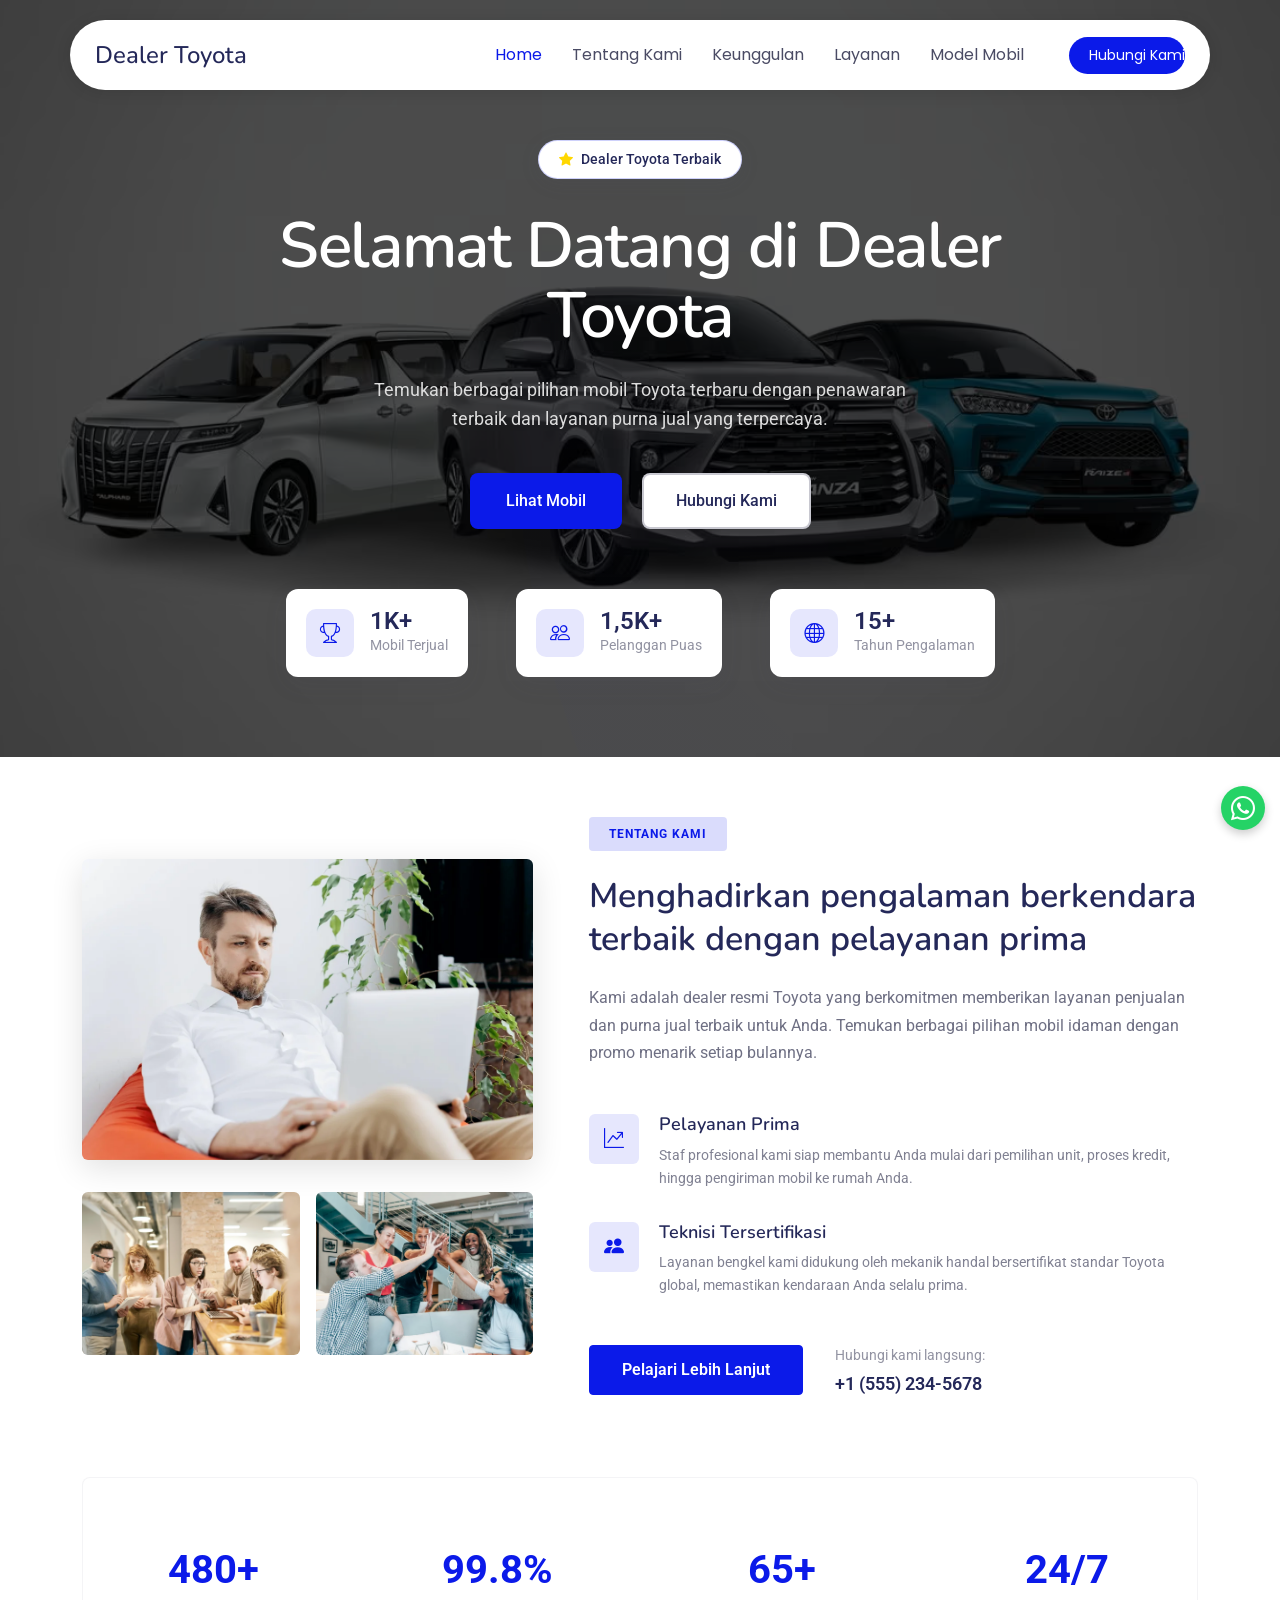
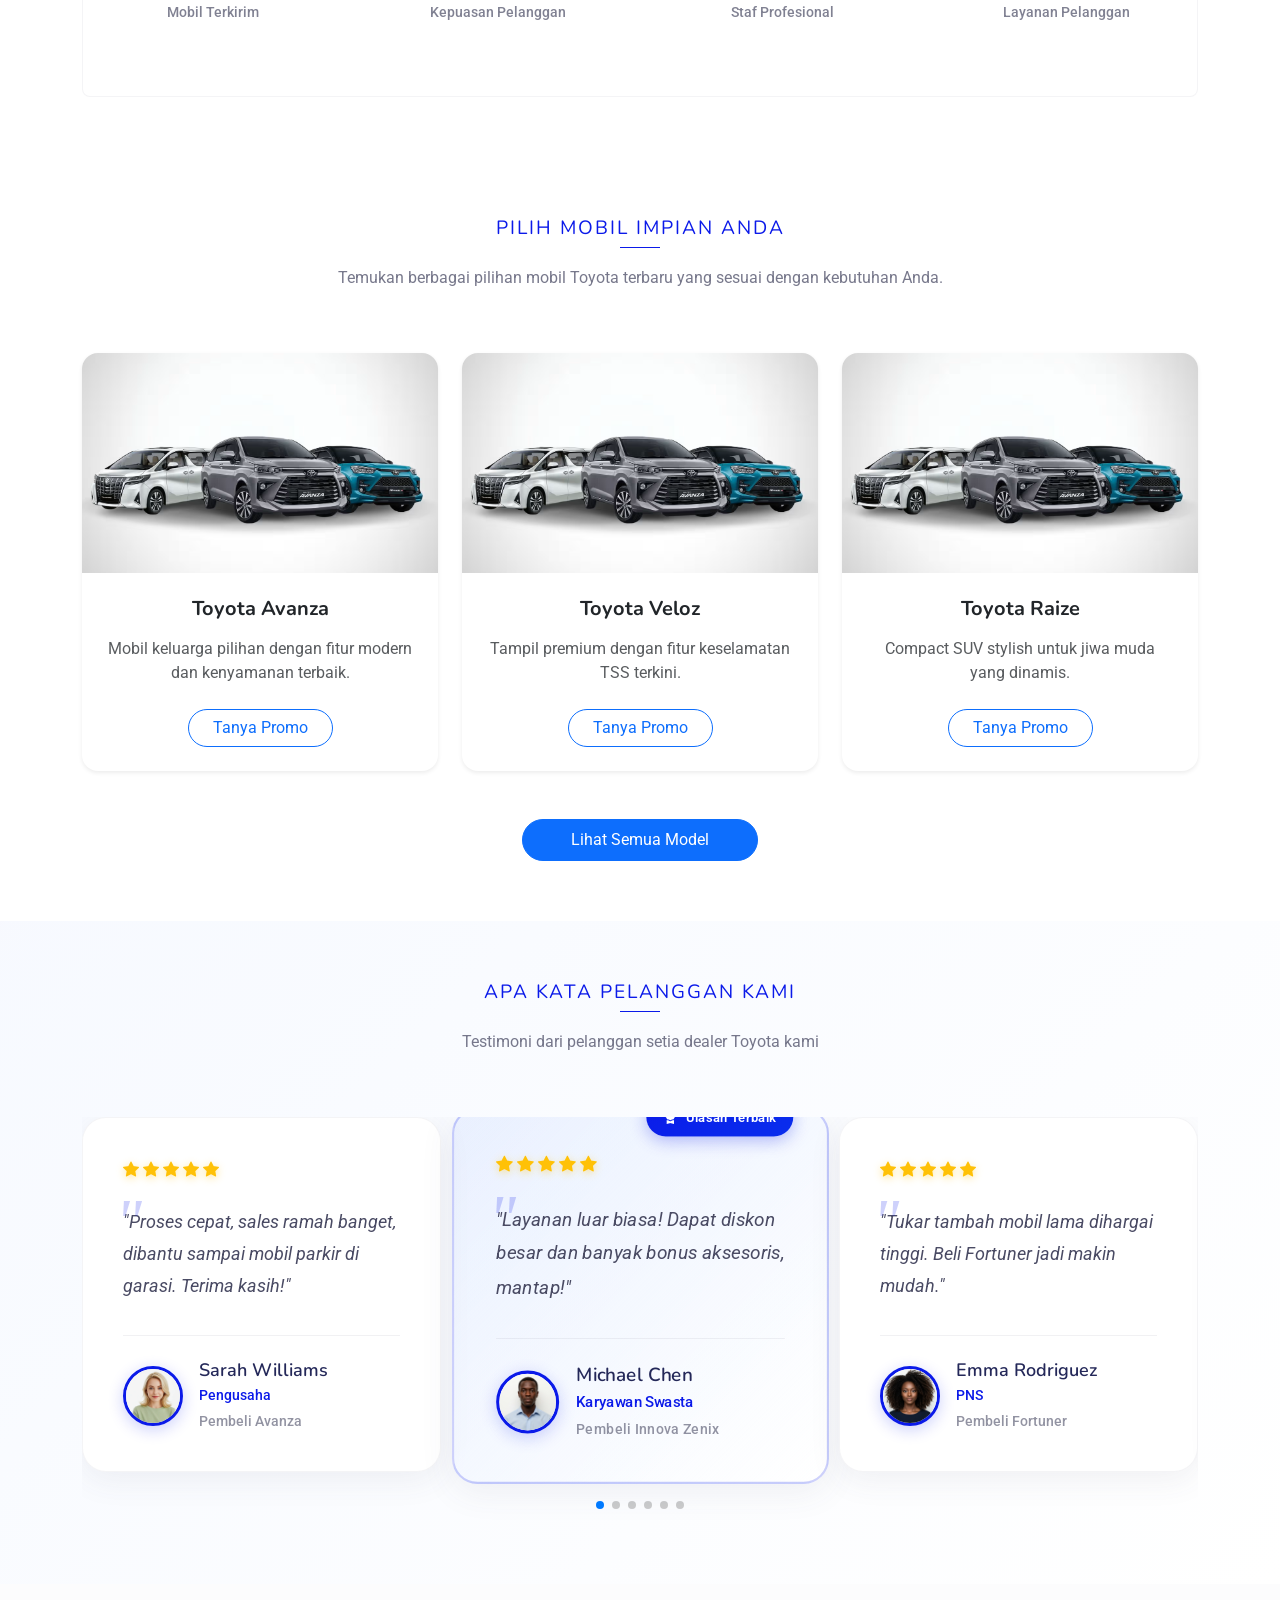
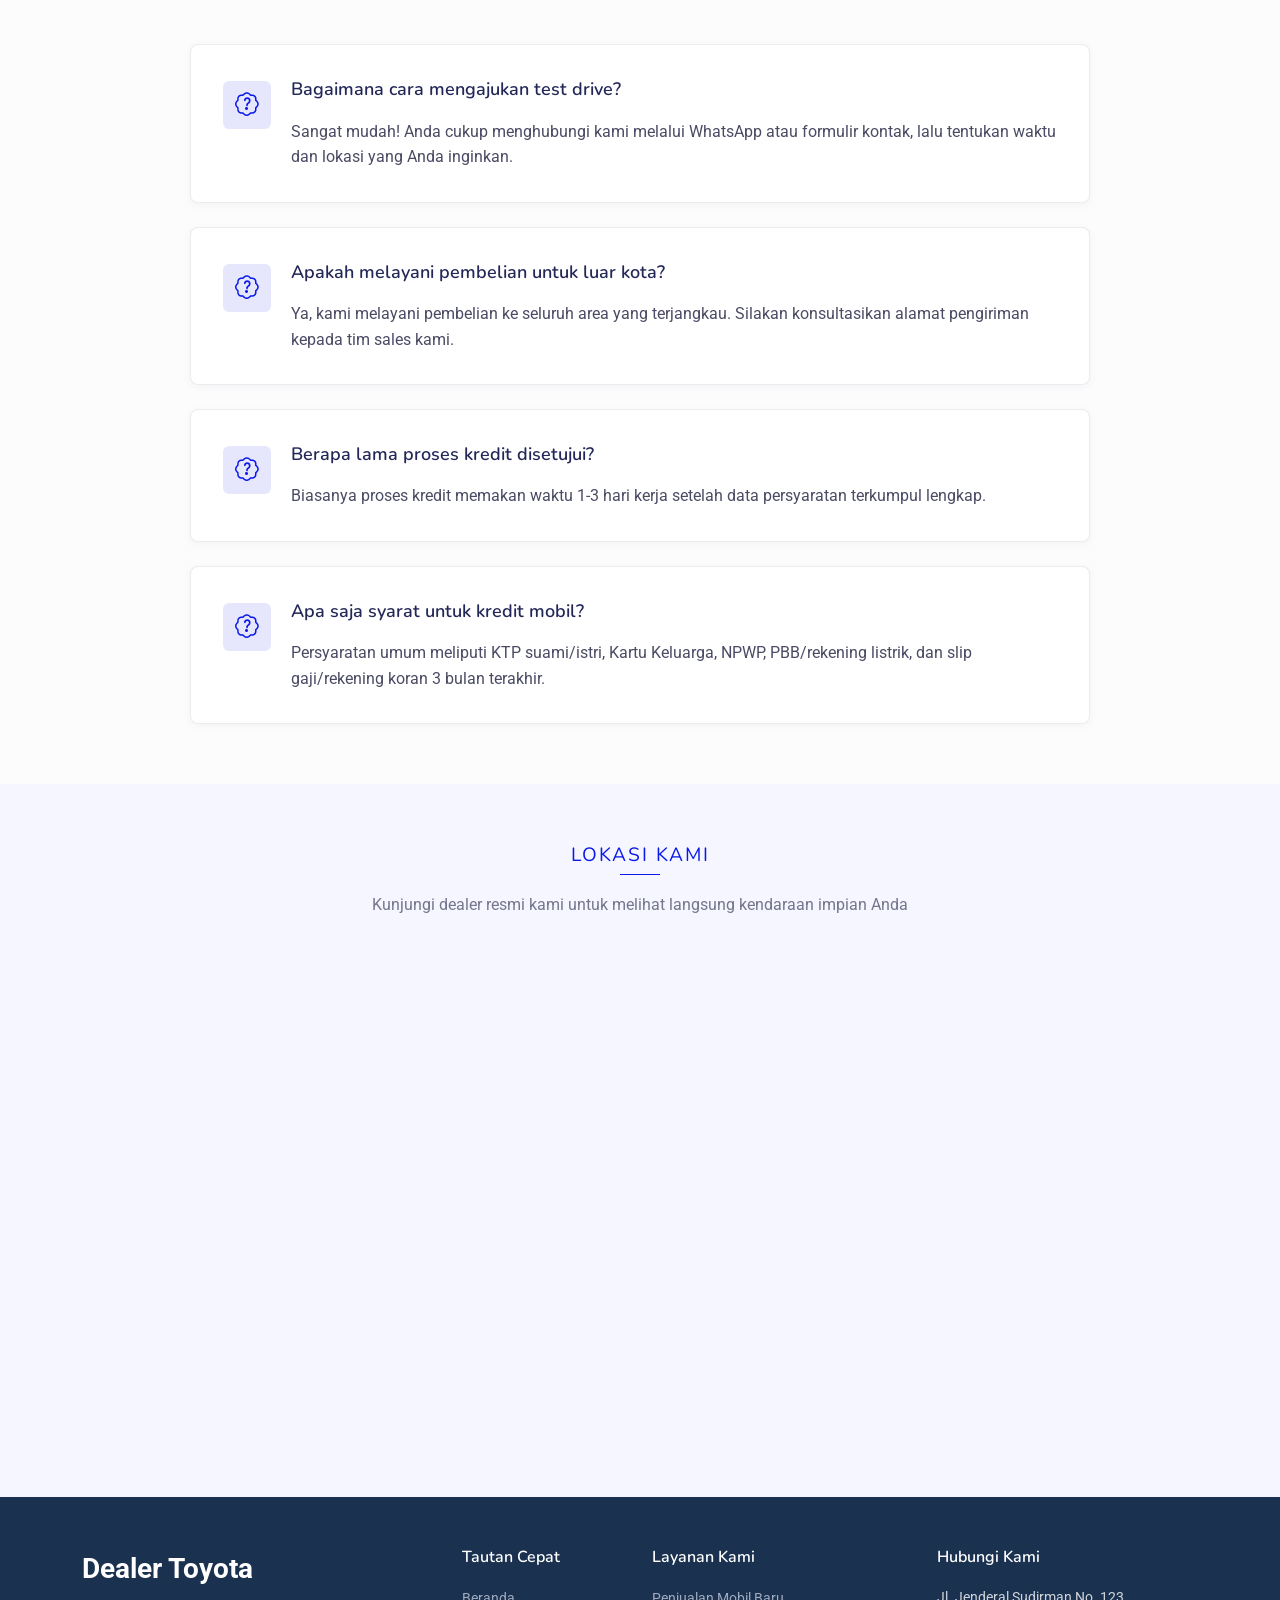
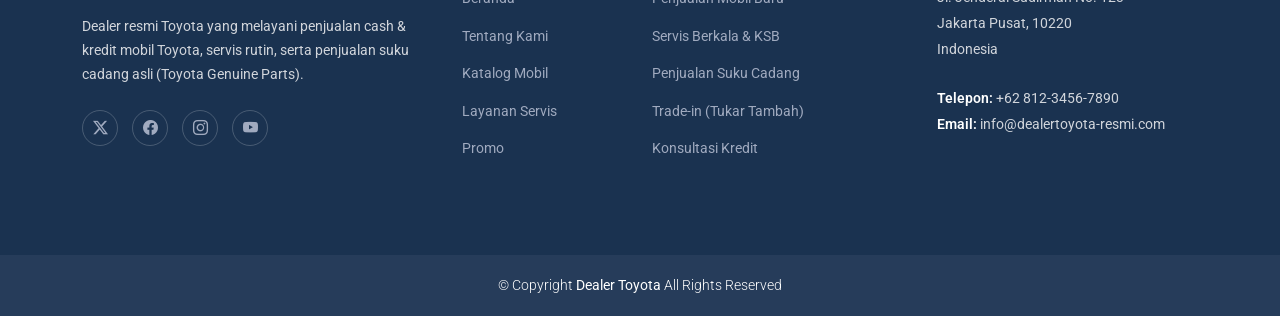
==== commit af2b8b8d: "Add files via upload" ====
--- a/index.html
+++ b/index.html
@@ -1,4 +1,4 @@
-<!DOCTYPE html>
+﻿<!DOCTYPE html>
 <html lang="en">
 
 <head>
@@ -36,44 +36,24 @@
         <div
             class="header-container container-fluid container-xl position-relative d-flex align-items-center justify-content-between">
 
-            <a href="index.html" class="logo d-flex align-items-center me-auto me-xl-0">
+            <a href="index.html" class="logo d-flex align-items-center">
                 <!-- Uncomment the line below if you also wish to use an image logo -->
                 <!-- <img src="assets/img/logo.webp" alt=""> -->
                 <h1 class="sitename">Dealer Toyota</h1>
             </a>
 
-            <nav id="navmenu" class="navmenu">
+            <nav id="navmenu" class="navmenu ms-auto">
                 <ul>
                     <li><a href="index.html" class="active">Home</a></li>
                     <li><a href="about.html">Tentang Kami</a></li>
-                    <li><a href="#features">Keunggulan</a></li>
-                    <li><a href="#services">Layanan</a></li>
-
-                    <li class="dropdown"><a href="#"><span>Model Mobil</span> <i
-                                class="bi bi-chevron-down toggle-dropdown"></i></a>
-                        <ul>
-                            <li><a href="index.html#services">Avanza</a></li>
-                            <li class="dropdown"><a href="#"><span>Tipe Lainnya</span> <i
-                                        class="bi bi-chevron-down toggle-dropdown"></i></a>
-                                <ul>
-                                    <li><a href="index.html#services">Veloz</a></li>
-                                    <li><a href="index.html#services">Raize</a></li>
-                                    <li><a href="index.html#services">Yaris Cross</a></li>
-                                    <li><a href="index.html#services">Agya</a></li>
-                                    <li><a href="index.html#services">Calya</a></li>
-                                </ul>
-                            </li>
-                            <li><a href="index.html#services">Innova Zenix</a></li>
-                            <li><a href="index.html#services">Fortuner</a></li>
-                            <li><a href="index.html#services">Rush</a></li>
-                        </ul>
+                    <li><a href="keunggulan.html">Keunggulan</a></li>
+                    <li><a href="layanan.html">Layanan</a></li>
+                    <li><a href="model-mobil.html">Model Mobil</a>
                     </li>
-                    <li><a href="#contact">Hubungi Kami</a></li>
+                    <li><a class="btn-getstarted" href="https://wa.me/?text=halo%20admin%20dealer%20toyota">Hubungi Kami</a></li>
                 </ul>
                 <i class="mobile-nav-toggle d-xl-none bi bi-list"></i>
             </nav>
-
-            <a class="btn-getstarted" href="#about">Mulai Sekarang</a>
 
         </div>
     </header>
@@ -241,556 +221,181 @@
 
         </section><!-- /About Section -->
 
-        <!-- Services Section -->
-        <section id="services" class="services section">
-
-            <!-- Section Title -->
+        <!-- Pilih Mobil Section -->
+        <section id="pilih-mobil" class="pilih-mobil section">
             <div class="container section-title" data-aos="fade-up">
-                <h2>Layanan</h2>
-                <p>Nikmati kemudahan dalam memiliki dan merawat kendaraan Toyota kesayangan Anda dengan berbagai layanan
-                    unggulan kami.</p>
-            </div><!-- End Section Title -->
-
+                <h2>Pilih Mobil Impian Anda</h2>
+                <p>Temukan berbagai pilihan mobil Toyota terbaru yang sesuai dengan kebutuhan Anda.</p>
+            </div>
             <div class="container" data-aos="fade-up" data-aos-delay="100">
-
-                <div class="services-grid">
-                    <div class="row g-4">
-
-                        <div class="col-lg-6" data-aos="zoom-in" data-aos-delay="100">
-                            <div class="featured-service-card">
-                                <div class="service-badge">Paling Diminati</div>
-                                <div class="service-icon-large">
-                                    <i class="bi bi-rocket-takeoff"></i>
-                                </div>
-                                <h3>Servis Berkala</h3>
-                                <p>Jaga performa mobil Anda dengan servis rutin di bengkel resmi kami yang didukung
-                                    peralatan modern.</p>
-                                <div class="feature-highlights">
-                                    <div class="highlight-item">
-                                        <i class="bi bi-check-circle-fill"></i>
-                                        <span>Booking Service Cepat</span>
-                                    </div>
-                                    <div class="highlight-item">
-                                        <i class="bi bi-check-circle-fill"></i>
-                                        <span>Ruang Tunggu Nyaman</span>
-                                    </div>
-                                    <div class="highlight-item">
-                                        <i class="bi bi-check-circle-fill"></i>
-                                        <span>Suku Cadang Asli</span>
-                                    </div>
-                                </div>
-                            </div>
-                        </div>
-
-                        <div class="col-lg-6">
-                            <div class="row g-4">
-
-                                <div class="col-md-6" data-aos="fade-up" data-aos-delay="200">
-                                    <div class="service-card">
-                                        <div class="service-icon">
-                                            <i class="bi bi-shield-check"></i>
-                                        </div>
-                                        <h4>Tukar Tambah (Trade-in)</h4>
-                                        <p>Tukarkan mobil lama Anda dengan Toyota terbaru dengan penawaran harga
-                                            terbaik.</p>
-                                        
-                                    </div>
-                                </div>
-
-                                <div class="col-md-6" data-aos="fade-up" data-aos-delay="250">
-                                    <div class="service-card">
-                                        <div class="service-icon">
-                                            <i class="bi bi-graph-up"></i>
-                                        </div>
-                                        <h4>Toyota Home Service</h4>
-                                        <p>Layanan perawatan mobil langsung di rumah atau kantor Anda untuk kenyamanan
-                                            ekstra.</p>
-                                    </div>
-                                </div>
-
-                                <div class="col-md-6" data-aos="fade-up" data-aos-delay="300">
-                                    <div class="service-card">
-                                        <div class="service-icon">
-                                            <i class="bi bi-people"></i>
-                                        </div>
-                                        <h4>Body & Paint</h4>
-                                        <p>Perbaikan bodi dan pengecatan kendaraan dengan kualitas pabrikan untuk hasil
-                                            yang sempurna.</p>
-                                        
-                                    </div>
-                                </div>
-
-                                <div class="col-md-6" data-aos="fade-up" data-aos-delay="350">
-                                    <div class="service-card">
-                                        <div class="service-icon">
-                                            <i class="bi bi-cloud-arrow-up"></i>
-                                        </div>
-                                        <h4>Asuransi Kendaraan</h4>
-                                        <p>Perlindungan maksimal untuk mobil kesayangan Anda dengan berbagai pilihan
-                                            asuransi terpercaya.</p>
-                                        
-                                    </div>
-                                </div>
-
-                            </div>
-                        </div>
-
-                    </div>
-                </div>
-
-                <div class="services-tabs mt-5">
-                    <ul class="nav nav-pills justify-content-center mb-5" id="services-tabs" role="tablist">
-                        <li class="nav-item" role="presentation">
-                            <button class="nav-link active" id="services-development-tab" data-bs-toggle="pill"
-                                data-bs-target="#services-development" type="button" role="tab">Penjualan</button>
-                        </li>
-                        <li class="nav-item" role="presentation">
-                            <button class="nav-link" id="services-marketing-tab" data-bs-toggle="pill"
-                                data-bs-target="#services-marketing" type="button" role="tab">Purna Jual</button>
-                        </li>
-                        <li class="nav-item" role="presentation">
-                            <button class="nav-link" id="services-support-tab" data-bs-toggle="pill"
-                                data-bs-target="#services-support" type="button" role="tab">Suku Cadang</button>
-                        </li>
-                    </ul>
-
-                    <div class="tab-content" id="services-tabs-content">
-
-                        <div class="tab-pane fade show active" id="services-development" role="tabpanel">
-                            <div class="row g-4">
-                                <div class="col-lg-4" data-aos="fade-up" data-aos-delay="100">
-                                    <div class="tab-service-card">
-                                        <div class="service-icon">
-                                            <i class="bi bi-laptop"></i>
-                                        </div>
-                                        <h5>Pembelian Cash & Kredit</h5>
-                                        <p>Proses mudah dan cepat untuk kepemilikan mobil baru Anda dengan berbagai
-                                            pilihan leasing.</p>
-                                        
-                                    </div>
-                                </div>
-                                <div class="col-lg-4" data-aos="fade-up" data-aos-delay="200">
-                                    <div class="tab-service-card">
-                                        <div class="service-icon">
-                                            <i class="bi bi-phone"></i>
-                                        </div>
-                                        <h5>Test Drive</h5>
-                                        <p>Rasakan langsung performa mobil Toyota impian Anda sebelum memutuskan untuk
-                                            membeli.</p>
-                                        
-                                    </div>
-                                </div>
-                                <div class="col-lg-4" data-aos="fade-up" data-aos-delay="300">
-                                    <div class="tab-service-card">
-                                        <div class="service-icon">
-                                            <i class="bi bi-server"></i>
-                                        </div>
-                                        <h5>Corporate Sales</h5>
-                                        <p>Solusi pengadaan kendaraan operasional perusahaan dengan harga khusus fleet.
-                                        </p>
-                                    </div>
-                                </div>
-                            </div>
-                        </div>
-
-                        <div class="tab-pane fade" id="services-marketing" role="tabpanel">
-                            <div class="row g-4">
-                                <div class="col-lg-4" data-aos="fade-up" data-aos-delay="100">
-                                    <div class="tab-service-card">
-                                        <div class="service-icon">
-                                            <i class="bi bi-megaphone"></i>
-                                        </div>
-                                        <h5>Express Maintenance</h5>
-                                        <p>Servis berkala super cepat tanpa mengabaikan kualitas pengerjaan.</p>
-                                        
-                                    </div>
-                                </div>
-                                <div class="col-lg-4" data-aos="fade-up" data-aos-delay="200">
-                                    <div class="tab-service-card">
-                                        <div class="service-icon">
-                                            <i class="bi bi-search"></i>
-                                        </div>
-                                        <h5>Perbaikan Umum</h5>
-                                        <p>Penanganan perbaikan mesin dan kelistrikan oleh mekanik berpengalaman.</p>
-                                        
-                                    </div>
-                                </div>
-                                <div class="col-lg-4" data-aos="fade-up" data-aos-delay="300">
-                                    <div class="tab-service-card">
-                                        <div class="service-icon">
-                                            <i class="bi bi-share"></i>
-                                        </div>
-                                        <h5>Layanan Darurat 24 Jam</h5>
-                                        <p>Siap membantu Anda saat kendaraan mengalami kendala darurat di jalan raya.
-                                        </p>
-                                    </div>
-                                </div>
-                            </div>
-                        </div>
-
-                        <div class="tab-pane fade" id="services-support" role="tabpanel">
-                            <div class="row g-4">
-                                <div class="col-lg-4" data-aos="fade-up" data-aos-delay="100">
-                                    <div class="tab-service-card">
-                                        <div class="service-icon">
-                                            <i class="bi bi-headset"></i>
-                                        </div>
-                                        <h5>Suku Cadang Asli</h5>
-                                        <p>Jaminan keaslian onderdil untuk keawetan dan keamanan maksimal.</p>
-                                        
-                                    </div>
-                                </div>
-                                <div class="col-lg-4" data-aos="fade-up" data-aos-delay="200">
-                                    <div class="tab-service-card">
-                                        <div class="service-icon">
-                                            <i class="bi bi-tools"></i>
-                                        </div>
-                                        <h5>Aksesoris Resmi</h5>
-                                        <p>Pilihan aksesoris orisinil Toyota untuk meningkatkan tampilan mobil Anda.</p>
-                                        
-                                    </div>
-                                </div>
-                                <div class="col-lg-4" data-aos="fade-up" data-aos-delay="300">
-                                    <div class="tab-service-card">
-                                        <div class="service-icon">
-                                            <i class="bi bi-person-check"></i>
-                                        </div>
-                                        <h5>Oli Toyota Motor</h5>
-                                        <p>Formulasi pelumas khusus dari Toyota yang merawat mesin kendaraan Anda.</p>
-                                        
-                                    </div>
-                                </div>
-                            </div>
-                        </div>
-
-                    </div>
-                </div>
-
-            </div>
-
-        </section><!-- /Services Section -->
-
-        <!-- Features Section -->
-        <section id="features" class="features section">
-
-            <!-- Section Title -->
-            <div class="container section-title" data-aos="fade-up">
-                <h2>Keunggulan</h2>
-                <p>Nikmati kemudahan dalam memiliki dan merawat kendaraan Toyota kesayangan Anda dengan berbagai layanan
-                    unggulan kami.</p>
-            </div><!-- End Section Title -->
-
-            <div class="container" data-aos="fade-up" data-aos-delay="100">
-
-                <div class="row align-items-center">
-
-                    <div class="col-lg-6 mb-5 mb-lg-0" data-aos="fade-right" data-aos-delay="200">
-                        <div class="features-content">
-                            <h2>Mengapa Memilih Dealer Kami?</h2>
-                            <p class="lead">Kami berdedikasi memberikan pengalaman pembelian kendaraan yang mudah,
-                                transparan, dan memuaskan dari awal hingga akhir.</p>
-                        </div>
-                    </div>
-
-                    <div class="col-lg-6" data-aos="fade-left" data-aos-delay="300">
-                        <div class="features-image">
-                            <img src="assets/img/features/features-4.webp" alt="" class="img-fluid">
-                        </div>
-                    </div>
-
-                </div>
-
-                <div class="features-grid" data-aos="fade-up" data-aos-delay="400">
-
-                    <div class="feature-item" data-aos="zoom-in" data-aos-delay="100">
-                        <div class="feature-icon">
-                            <i class="bi bi-lightning-charge"></i>
-                        </div>
-                        <div class="feature-content">
-                            <h4>Proses Kredit Cepat</h4>
-                            <p>Dibantu sampai approve dengan persyaratan mudah dan data bisa dijemput.</p>
-                        </div>
-                    </div><!-- End Feature Item -->
-
-                    <div class="feature-item" data-aos="zoom-in" data-aos-delay="200">
-                        <div class="feature-icon">
-                            <i class="bi bi-shield-check"></i>
-                        </div>
-                        <div class="feature-content">
-                            <h4>Diskon Maksimal</h4>
-                            <p>Dapatkan potongan harga dan berbagai bonus menarik untuk setiap pembelian.</p>
-                        </div>
-                    </div><!-- End Feature Item -->
-
-                    <div class="feature-item" data-aos="zoom-in" data-aos-delay="300">
-                        <div class="feature-icon">
-                            <i class="bi bi-gem"></i>
-                        </div>
-                        <div class="feature-content">
-                            <h4>Sales Profesional</h4>
-                            <p>Pelayanan ramah, responsif, dan siap merekomendasikan produk terbaik.</p>
-                        </div>
-                    </div><!-- End Feature Item -->
-
-                    <div class="feature-item" data-aos="zoom-in" data-aos-delay="400">
-                        <div class="feature-icon">
-                            <i class="bi bi-rocket-takeoff"></i>
-                        </div>
-                        <div class="feature-content">
-                            <h4>Stok Ready</h4>
-                            <p>Ketersediaan berbagai warna dan tipe yang siap langsung diantar.</p>
-                        </div>
-                    </div><!-- End Feature Item -->
-
-                </div>
-
-            </div>
-
-        </section><!-- /Features Section -->
-
-        <!-- Features 2 Section -->
-        <section id="features-2" class="features-2 section">
-
-            <div class="container" data-aos="fade-up" data-aos-delay="100">
-
-                <div class="features-list row gy-4">
-                    <div class="col-md-6">
-                        <div class="feature-item" data-aos="fade-up" data-aos-delay="100">
-                            <div class="feature-icon">
-                                <i class="bi bi-cpu"></i>
-                            </div>
-                            <div class="feature-content">
-                                <h4>Kemudahan Transaksi</h4>
-                                <p>Tersedia berbagai pilihan pembayaran cash maupun kredit yang aman.</p>
-                                <div class="feature-tags">
-                                    <span>Aman</span>
-                                    <span>Praktis</span>
-                                </div>
-                            </div>
-                        </div>
-                    </div>
-
-                    <div class="col-md-6">
-                        <div class="feature-item" data-aos="fade-up" data-aos-delay="200">
-                            <div class="feature-icon">
-                                <i class="bi bi-cloud-check"></i>
-                            </div>
-                            <div class="feature-content">
-                                <h4>Asuransi Kendaraan</h4>
-                                <p>Semua mobil dilengkapi dengan garansi mesin dan bebas biaya servis berkala (T-Care).
-                                </p>
-                                <div class="feature-tags">
-                                    <span>Garansi Mesin</span>
-                                    <span>Free Servis</span>
-                                </div>
-                            </div>
-                        </div>
-                    </div>
-
-                    <div class="col-md-6">
-                        <div class="feature-item" data-aos="fade-up" data-aos-delay="300">
-                            <div class="feature-icon">
-                                <i class="bi bi-people"></i>
-                            </div>
-                            <div class="feature-content">
-                                <h4>Body & Paint</h4>
-                                <p>Kami menerima tukar tambah segala merk mobil dengan harga bersaing.</p>
-                                <div class="feature-tags">
-                                    <span>Harga Tinggi</span>
-                                    <span>Cepat</span>
-                                </div>
-                            </div>
-                        </div>
-                    </div>
-
-                    <div class="col-md-6">
-                        <div class="feature-item" data-aos="fade-up" data-aos-delay="400">
-                            <div class="feature-icon">
-                                <i class="bi bi-bar-chart"></i>
-                            </div>
-                            <div class="feature-content">
-                                <h4>Test Drive Gratis</h4>
-                                <p>Silakan rasakan langsung kenyamanan berkendara mobil impian Anda.</p>
-                                <div class="feature-tags">
-                                    <span>Bisa Diantar</span>
-                                    <span>Gratis</span>
-                                </div>
-                            </div>
-                        </div>
-                    </div>
-                </div>
-
-                <div class="cta-section" data-aos="fade-up" data-aos-delay="500">
-                    <a href="#" class="btn-primary">Mulai Sekarang Today</a>
-                    <a href="#" class="btn-secondary">Lihat Promo</a>
-                </div>
-            </div>
-
-        </section><!-- /Features 2 Section -->
+                <div class="row gy-4">
+                    <div class="col-lg-4 col-md-6" data-aos="fade-up" data-aos-delay="100">
+                        <div class="card h-100 shadow-sm border-0 rounded-4 overflow-hidden">
+                            <img src="assets/img/mobil/1659543425_7-mobil-toyota-yang-punya-fitur-tss.avif" class="card-img-top" alt="Toyota Avanza" style="object-fit: cover; height: 220px;">
+                            <div class="card-body text-center p-4">
+                                <h5 class="card-title fw-bold mb-3">Toyota Avanza</h5>
+                                <p class="card-text text-muted mb-4">Mobil keluarga pilihan dengan fitur modern dan kenyamanan terbaik.</p>
+                                <a href="https://wa.me/?text=Halo%20saya%20tertarik%20dengan%20Toyota%20Avanza" class="btn btn-outline-primary rounded-pill px-4">Tanya Promo</a>
+                            </div>
+                        </div>
+                    </div>
+                    <div class="col-lg-4 col-md-6" data-aos="fade-up" data-aos-delay="200">
+                        <div class="card h-100 shadow-sm border-0 rounded-4 overflow-hidden">
+                            <img src="assets/img/mobil/1659543425_7-mobil-toyota-yang-punya-fitur-tss.avif" class="card-img-top" alt="Toyota Veloz" style="object-fit: cover; height: 220px;">
+                            <div class="card-body text-center p-4">
+                                <h5 class="card-title fw-bold mb-3">Toyota Veloz</h5>
+                                <p class="card-text text-muted mb-4">Tampil premium dengan fitur keselamatan TSS terkini.</p>
+                                <a href="https://wa.me/?text=Halo%20saya%20tertarik%20dengan%20Toyota%20Veloz" class="btn btn-outline-primary rounded-pill px-4">Tanya Promo</a>
+                            </div>
+                        </div>
+                    </div>
+                    <div class="col-lg-4 col-md-6" data-aos="fade-up" data-aos-delay="300">
+                        <div class="card h-100 shadow-sm border-0 rounded-4 overflow-hidden">
+                            <img src="assets/img/mobil/1659543425_7-mobil-toyota-yang-punya-fitur-tss.avif" class="card-img-top" alt="Toyota Raize" style="object-fit: cover; height: 220px;">
+                            <div class="card-body text-center p-4">
+                                <h5 class="card-title fw-bold mb-3">Toyota Raize</h5>
+                                <p class="card-text text-muted mb-4">Compact SUV stylish untuk jiwa muda yang dinamis.</p>
+                                <a href="https://wa.me/?text=Halo%20saya%20tertarik%20dengan%20Toyota%20Raize" class="btn btn-outline-primary rounded-pill px-4">Tanya Promo</a>
+                            </div>
+                        </div>
+                    </div>
+                </div>
+                <div class="text-center mt-5">
+                    <a href="model-mobil.html" class="btn btn-primary rounded-pill px-5 py-2">Lihat Semua Model</a>
+                </div>
+            </div>
+        </section><!-- /Pilih Mobil Section -->
+
 
         <!-- Testimonials Section -->
         <section id="testimonials" class="testimonials section">
-
-            <!-- Section Title -->
             <div class="container section-title" data-aos="fade-up">
                 <h2>Apa Kata Pelanggan Kami</h2>
-                <p>Necessitatibus eius consequatur ex aliquid fuga eum quidem sint consectetur velit</p>
-            </div><!-- End Section Title -->
-
+                <p>Testimoni dari pelanggan setia dealer Toyota kami</p>
+            </div>
             <div class="container" data-aos="fade-up" data-aos-delay="100">
-
-                <div class="testimonials-slider-wrapper">
-                    <div class="testimonials-carousel">
-
-                        <div class="testimonial-card" data-aos="zoom-in" data-aos-delay="200">
-                            <div class="rating">
-                                <i class="bi bi-star-fill"></i>
-                                <i class="bi bi-star-fill"></i>
-                                <i class="bi bi-star-fill"></i>
-                                <i class="bi bi-star-fill"></i>
-                                <i class="bi bi-star-fill"></i>
-                            </div>
-                            <blockquote>
-                                "Proses cepat, sales ramah banget, dibantu sampai mobil parkir di garasi. Terima kasih!"
-                            </blockquote>
-                            <div class="user-profile">
-                                <div class="avatar">
-                                    <img src="assets/img/person/person-f-12.webp" alt="User" class="img-fluid">
-                                </div>
-                                <div class="user-info">
-                                    <h4>Sarah Williams</h4>
-                                    <span class="title">Pengusaha</span>
-                                    <div class="company">Pembeli Avanza</div>
-                                </div>
-                            </div>
-                        </div>
-
-                        <div class="testimonial-card featured" data-aos="zoom-in" data-aos-delay="300">
-                            <div class="featured-badge">
-                                <i class="bi bi-award-fill"></i>
-                                <span>Ulasan Terbaik</span>
-                            </div>
-                            <div class="rating">
-                                <i class="bi bi-star-fill"></i>
-                                <i class="bi bi-star-fill"></i>
-                                <i class="bi bi-star-fill"></i>
-                                <i class="bi bi-star-fill"></i>
-                                <i class="bi bi-star-fill"></i>
-                            </div>
-                            <blockquote>
-                                "Layanan luar biasa! Dapat diskon besar dan banyak bonus aksesoris, mantap!"
-                            </blockquote>
-                            <div class="user-profile">
-                                <div class="avatar">
-                                    <img src="assets/img/person/person-m-11.webp" alt="User" class="img-fluid">
-                                </div>
-                                <div class="user-info">
-                                    <h4>Michael Chen</h4>
-                                    <span class="title">Karyawan Swasta</span>
-                                    <div class="company">Pembeli Innova Zenix</div>
-                                </div>
-                            </div>
-                        </div>
-
-                        <div class="testimonial-card" data-aos="zoom-in" data-aos-delay="400">
-                            <div class="rating">
-                                <i class="bi bi-star-fill"></i>
-                                <i class="bi bi-star-fill"></i>
-                                <i class="bi bi-star-fill"></i>
-                                <i class="bi bi-star-fill"></i>
-                                <i class="bi bi-star-fill"></i>
-                            </div>
-                            <blockquote>
-                                "Tukar tambah mobil lama dihargai tinggi. Beli Fortuner jadi makin mudah."
-                            </blockquote>
-                            <div class="user-profile">
-                                <div class="avatar">
-                                    <img src="assets/img/person/person-f-14.webp" alt="User" class="img-fluid">
-                                </div>
-                                <div class="user-info">
-                                    <h4>Emma Rodriguez</h4>
-                                    <span class="title">PNS</span>
-                                    <div class="company">Pembeli Fortuner</div>
-                                </div>
-                            </div>
-                        </div>
-
-                        <div class="testimonial-card" data-aos="zoom-in" data-aos-delay="500">
-                            <div class="rating">
-                                <i class="bi bi-star-fill"></i>
-                                <i class="bi bi-star-fill"></i>
-                                <i class="bi bi-star-fill"></i>
-                                <i class="bi bi-star-fill"></i>
-                                <i class="bi bi-star-fill"></i>
-                            </div>
-                            <blockquote>
-                                "Sales-nya jemput bola, test drive diantar ke rumah. Pelayanan VVIP!"
-                            </blockquote>
-                            <div class="user-profile">
-                                <div class="avatar">
-                                    <img src="assets/img/person/person-m-14.webp" alt="User" class="img-fluid">
-                                </div>
-                                <div class="user-info">
-                                    <h4>James Parker</h4>
-                                    <span class="title">Ibu Rumah Tangga</span>
-                                    <div class="company">Pembeli Raize</div>
-                                </div>
-                            </div>
-                        </div>
-
-                        <div class="testimonial-card" data-aos="zoom-in" data-aos-delay="600">
-                            <div class="rating">
-                                <i class="bi bi-star-fill"></i>
-                                <i class="bi bi-star-fill"></i>
-                                <i class="bi bi-star-fill"></i>
-                                <i class="bi bi-star-fill"></i>
-                                <i class="bi bi-star-fill"></i>
-                            </div>
-                            <blockquote>
-                                "Penjelasan kredit transparan, bunga ringan, sesuai budget."
-                            </blockquote>
-                            <div class="user-profile">
-                                <div class="avatar">
-                                    <img src="assets/img/person/person-f-13.webp" alt="User" class="img-fluid">
-                                </div>
-                                <div class="user-info">
-                                    <h4>Lisa Thompson</h4>
-                                    <span class="title">Dokter</span>
-                                    <div class="company">Pembeli Rush</div>
-                                </div>
-                            </div>
-                        </div>
-
-                        <div class="testimonial-card" data-aos="zoom-in" data-aos-delay="700">
-                            <div class="rating">
-                                <i class="bi bi-star-fill"></i>
-                                <i class="bi bi-star-fill"></i>
-                                <i class="bi bi-star-fill"></i>
-                                <i class="bi bi-star-fill"></i>
-                                <i class="bi bi-star-fill"></i>
-                            </div>
-                            <blockquote>
-                                "Unit cepat turun, STNK juga cepat selesai. Sangat memuaskan beli di sini."
-                            </blockquote>
-                            <div class="user-profile">
-                                <div class="avatar">
-                                    <img src="assets/img/person/person-m-15.webp" alt="User" class="img-fluid">
-                                </div>
-                                <div class="user-info">
-                                    <h4>David Kim</h4>
-                                    <span class="title">Wiraswasta</span>
-                                    <div class="company">Pembeli Veloz</div>
-                                </div>
-                            </div>
-                        </div>
-
-                    </div>
-
-                </div>
-
-            </div>
-
+                <div class="swiper init-swiper" style="padding-bottom: 50px;">
+                    <script type="application/json" class="swiper-config">
+                    {
+                      "loop": true,
+                      "speed": 600,
+                      "autoplay": {
+                        "delay": 5000
+                      },
+                      "slidesPerView": "auto",
+                      "pagination": {
+                        "el": ".swiper-pagination",
+                        "type": "bullets",
+                        "clickable": true
+                      },
+                      "breakpoints": {
+                        "320": {
+                          "slidesPerView": 1,
+                          "spaceBetween": 20
+                        },
+                        "768": {
+                          "slidesPerView": 2,
+                          "spaceBetween": 20
+                        },
+                        "1200": {
+                          "slidesPerView": 3,
+                          "spaceBetween": 20
+                        }
+                      }
+                    }
+                    </script>
+                    <div class="swiper-wrapper">
+                        <div class="swiper-slide">
+                            <div class="testimonial-card h-100">
+                                <div class="rating">
+                                    <i class="bi bi-star-fill"></i><i class="bi bi-star-fill"></i><i class="bi bi-star-fill"></i><i class="bi bi-star-fill"></i><i class="bi bi-star-fill"></i>
+                                </div>
+                                <blockquote>"Proses cepat, sales ramah banget, dibantu sampai mobil parkir di garasi. Terima kasih!"</blockquote>
+                                <div class="user-profile mt-4">
+                                    <div class="avatar"><img src="assets/img/person/person-f-12.webp" alt="User" class="img-fluid"></div>
+                                    <div class="user-info">
+                                        <h4>Sarah Williams</h4><span class="title">Pengusaha</span><div class="company">Pembeli Avanza</div>
+                                    </div>
+                                </div>
+                            </div>
+                        </div>
+                        <div class="swiper-slide">
+                            <div class="testimonial-card featured h-100">
+                                <div class="featured-badge"><i class="bi bi-award-fill"></i><span>Ulasan Terbaik</span></div>
+                                <div class="rating">
+                                    <i class="bi bi-star-fill"></i><i class="bi bi-star-fill"></i><i class="bi bi-star-fill"></i><i class="bi bi-star-fill"></i><i class="bi bi-star-fill"></i>
+                                </div>
+                                <blockquote>"Layanan luar biasa! Dapat diskon besar dan banyak bonus aksesoris, mantap!"</blockquote>
+                                <div class="user-profile mt-4">
+                                    <div class="avatar"><img src="assets/img/person/person-m-11.webp" alt="User" class="img-fluid"></div>
+                                    <div class="user-info">
+                                        <h4>Michael Chen</h4><span class="title">Karyawan Swasta</span><div class="company">Pembeli Innova Zenix</div>
+                                    </div>
+                                </div>
+                            </div>
+                        </div>
+                        <div class="swiper-slide">
+                            <div class="testimonial-card h-100">
+                                <div class="rating">
+                                    <i class="bi bi-star-fill"></i><i class="bi bi-star-fill"></i><i class="bi bi-star-fill"></i><i class="bi bi-star-fill"></i><i class="bi bi-star-fill"></i>
+                                </div>
+                                <blockquote>"Tukar tambah mobil lama dihargai tinggi. Beli Fortuner jadi makin mudah."</blockquote>
+                                <div class="user-profile mt-4">
+                                    <div class="avatar"><img src="assets/img/person/person-f-14.webp" alt="User" class="img-fluid"></div>
+                                    <div class="user-info">
+                                        <h4>Emma Rodriguez</h4><span class="title">PNS</span><div class="company">Pembeli Fortuner</div>
+                                    </div>
+                                </div>
+                            </div>
+                        </div>
+                        <div class="swiper-slide">
+                            <div class="testimonial-card h-100">
+                                <div class="rating">
+                                    <i class="bi bi-star-fill"></i><i class="bi bi-star-fill"></i><i class="bi bi-star-fill"></i><i class="bi bi-star-fill"></i><i class="bi bi-star-fill"></i>
+                                </div>
+                                <blockquote>"Sales-nya jemput bola, test drive diantar ke rumah. Pelayanan VVIP!"</blockquote>
+                                <div class="user-profile mt-4">
+                                    <div class="avatar"><img src="assets/img/person/person-m-14.webp" alt="User" class="img-fluid"></div>
+                                    <div class="user-info">
+                                        <h4>James Parker</h4><span class="title">Ibu Rumah Tangga</span><div class="company">Pembeli Raize</div>
+                                    </div>
+                                </div>
+                            </div>
+                        </div>
+                        <div class="swiper-slide">
+                            <div class="testimonial-card h-100">
+                                <div class="rating">
+                                    <i class="bi bi-star-fill"></i><i class="bi bi-star-fill"></i><i class="bi bi-star-fill"></i><i class="bi bi-star-fill"></i><i class="bi bi-star-fill"></i>
+                                </div>
+                                <blockquote>"Penjelasan kredit transparan, bunga ringan, sesuai budget."</blockquote>
+                                <div class="user-profile mt-4">
+                                    <div class="avatar"><img src="assets/img/person/person-f-13.webp" alt="User" class="img-fluid"></div>
+                                    <div class="user-info">
+                                        <h4>Lisa Thompson</h4><span class="title">Dokter</span><div class="company">Pembeli Rush</div>
+                                    </div>
+                                </div>
+                            </div>
+                        </div>
+                        <div class="swiper-slide">
+                            <div class="testimonial-card h-100">
+                                <div class="rating">
+                                    <i class="bi bi-star-fill"></i><i class="bi bi-star-fill"></i><i class="bi bi-star-fill"></i><i class="bi bi-star-fill"></i><i class="bi bi-star-fill"></i>
+                                </div>
+                                <blockquote>"Unit cepat turun, STNK juga cepat selesai. Sangat memuaskan beli di sini."</blockquote>
+                                <div class="user-profile mt-4">
+                                    <div class="avatar"><img src="assets/img/person/person-m-15.webp" alt="User" class="img-fluid"></div>
+                                    <div class="user-info">
+                                        <h4>David Kim</h4><span class="title">Wiraswasta</span><div class="company">Pembeli Veloz</div>
+                                    </div>
+                                </div>
+                            </div>
+                        </div>
+                    </div>
+                    <div class="swiper-pagination"></div>
+                </div>
+            </div>
         </section><!-- /Testimonials Section -->
+
 
         <!-- Pricing Section -->
 
@@ -976,4 +581,4 @@
 
 </body>
 
-</html>
+</html>
--- a/assets/css/main.css
+++ b/assets/css/main.css
@@ -1,4 +1,4 @@
-﻿/* Fix horizontal scroll */
+/* Fix horizontal scroll */
 html,
 body {
   overflow-x: hidden;
@@ -954,7 +954,7 @@
 --------------------------------------------------------------*/
 .hero {
   padding-top: 140px;
-  background: radial-gradient(ellipse at center, color-mix(in srgb, var(--accent-color), transparent 96%) 0%, var(--background-color) 70%);
+  background: linear-gradient(rgba(0, 0, 0, 0.7), rgba(0, 0, 0, 0.7)), url('../img/mobil/1659543425_7-mobil-toyota-yang-punya-fitur-tss.avif') center center / cover no-repeat;
   position: relative;
   overflow: hidden;
   padding-bottom: 80px;
@@ -1005,7 +1005,7 @@
   font-weight: 600;
   line-height: 1.1;
   margin-bottom: 24px;
-  color: var(--heading-color);
+  color: #ffffff;
   letter-spacing: -0.02em;
 }
 
@@ -1031,7 +1031,7 @@
 .hero .hero-content .hero-description {
   font-size: 1.125rem;
   line-height: 1.6;
-  color: color-mix(in srgb, var(--default-color), transparent 30%);
+  color: #dddddd;
   margin-bottom: 40px;
   max-width: 580px;
   margin-left: auto;
@@ -1104,7 +1104,7 @@
   font-weight: 500;
   text-decoration: none;
   transition: all 0.3s ease;
-  background: transparent;
+  background: white;
 }
 
 .hero .hero-content .hero-actions .btn-outline:hover {
@@ -1134,9 +1134,22 @@
 
 @media (max-width: 576px) {
   .hero .hero-content .hero-metrics {
+    flex-direction: row;
+    align-items: center;
+    justify-content: center;
+    gap: 10px;
+  }
+  .hero .hero-content .hero-metrics .metric-item {
+    padding: 10px;
     flex-direction: column;
-    align-items: center;
-    gap: 20px;
+    text-align: center;
+    gap: 8px;
+  }
+  .hero .hero-content .hero-metrics .metric-item .metric-content .metric-number {
+    font-size: 1rem;
+  }
+  .hero .hero-content .hero-metrics .metric-item .metric-content .metric-label {
+    font-size: 0.75rem;
   }
 }
 
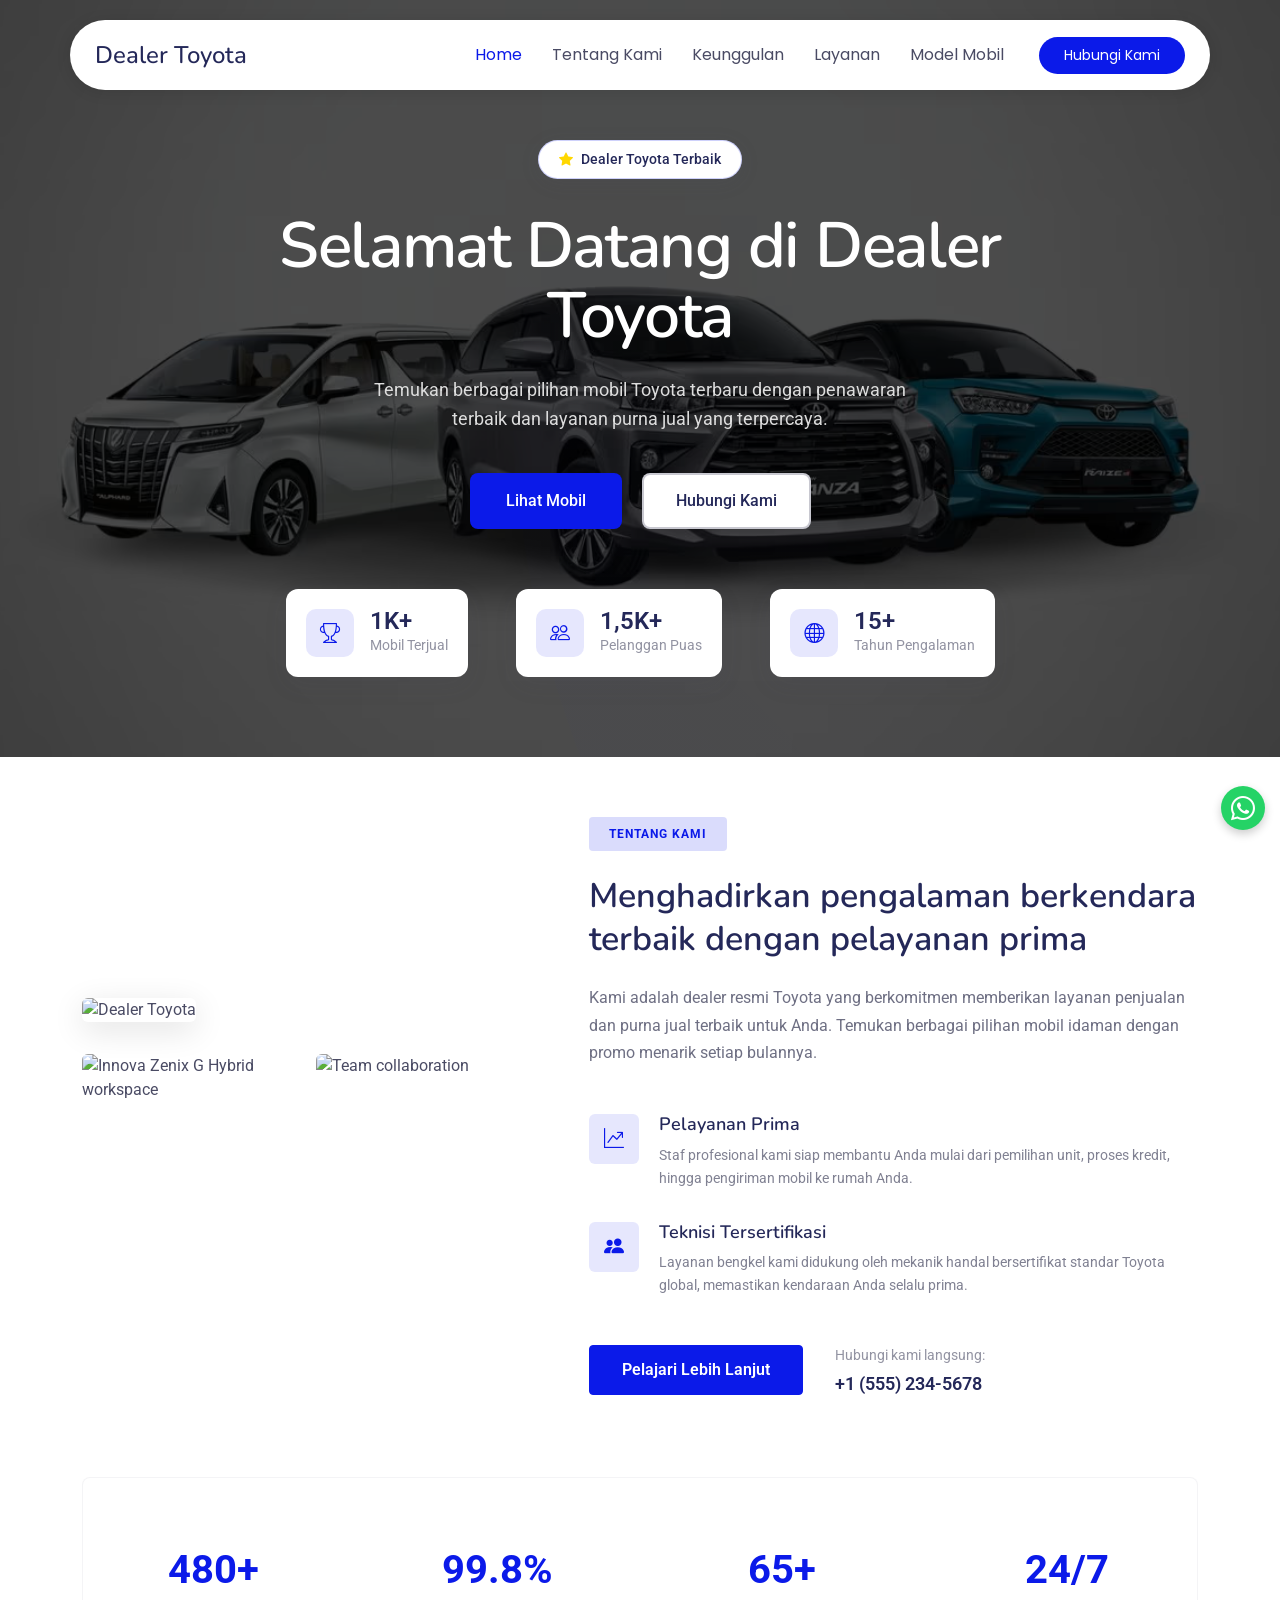
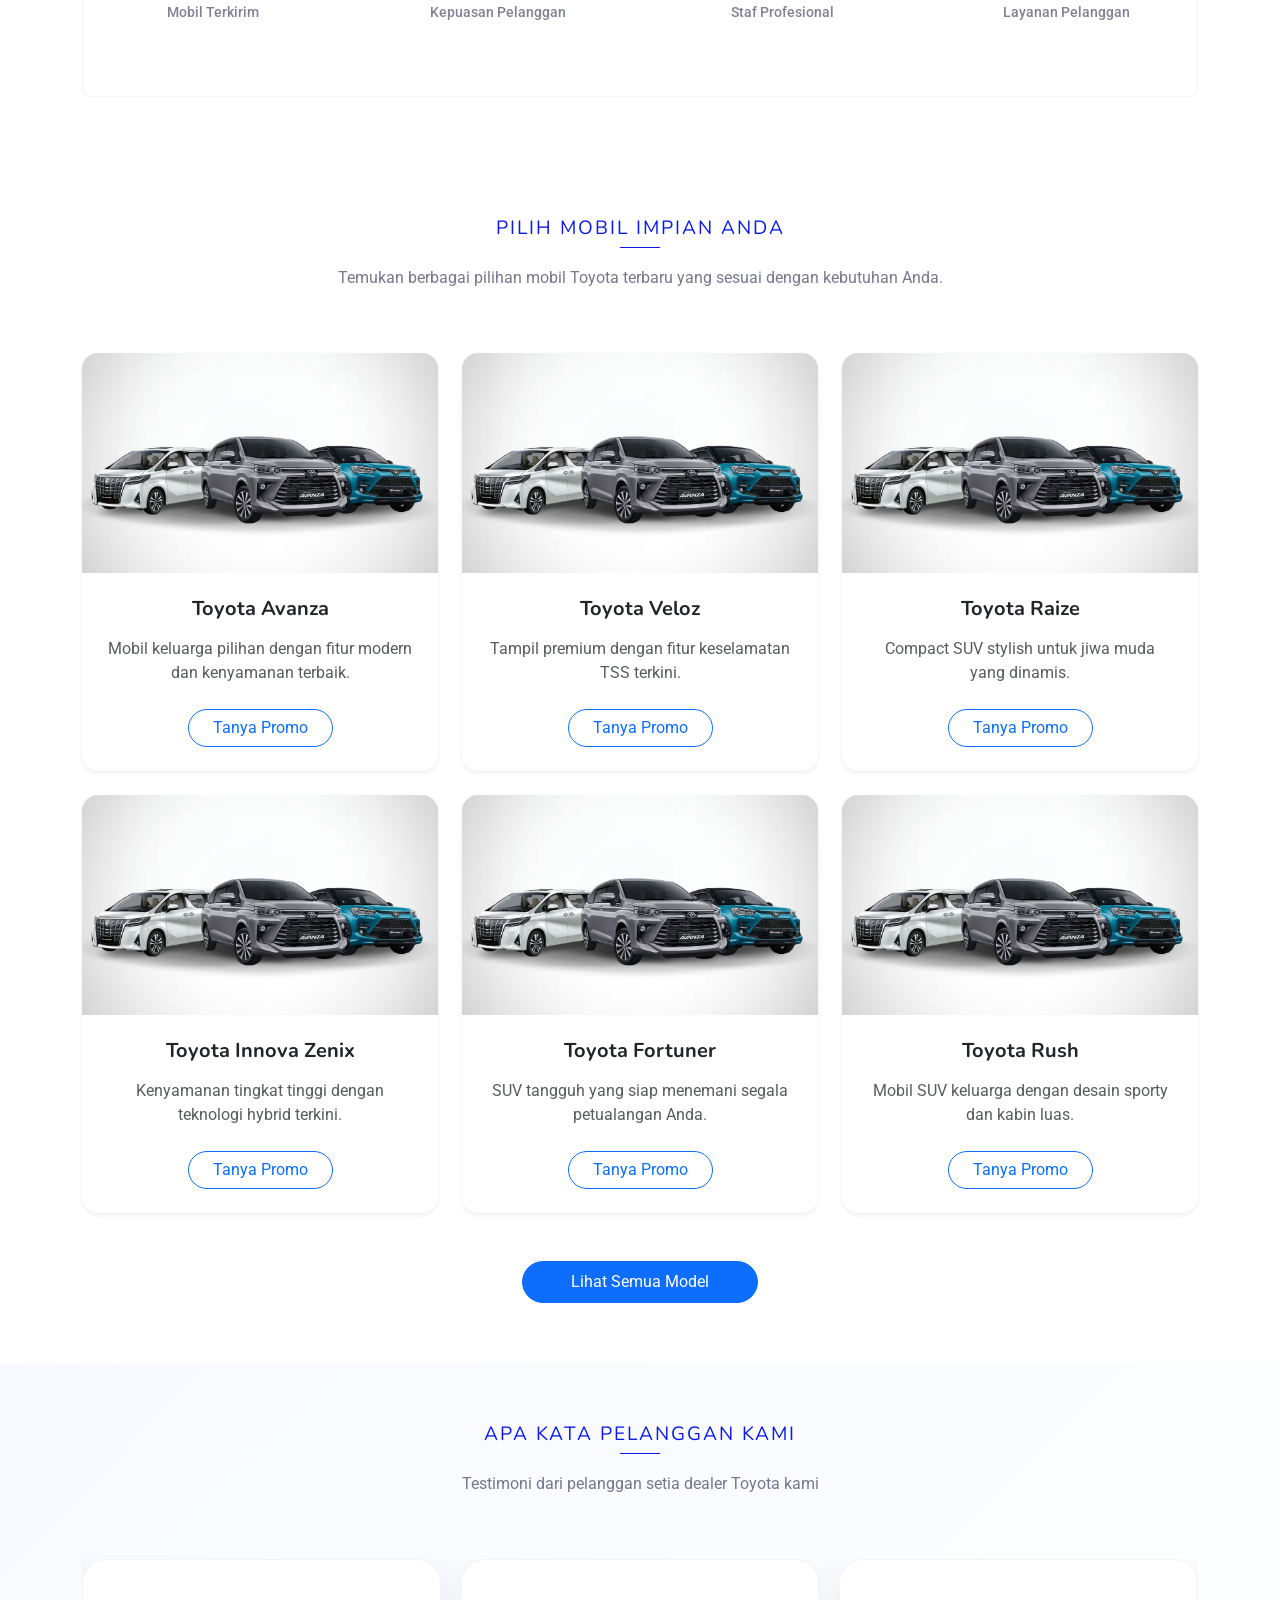
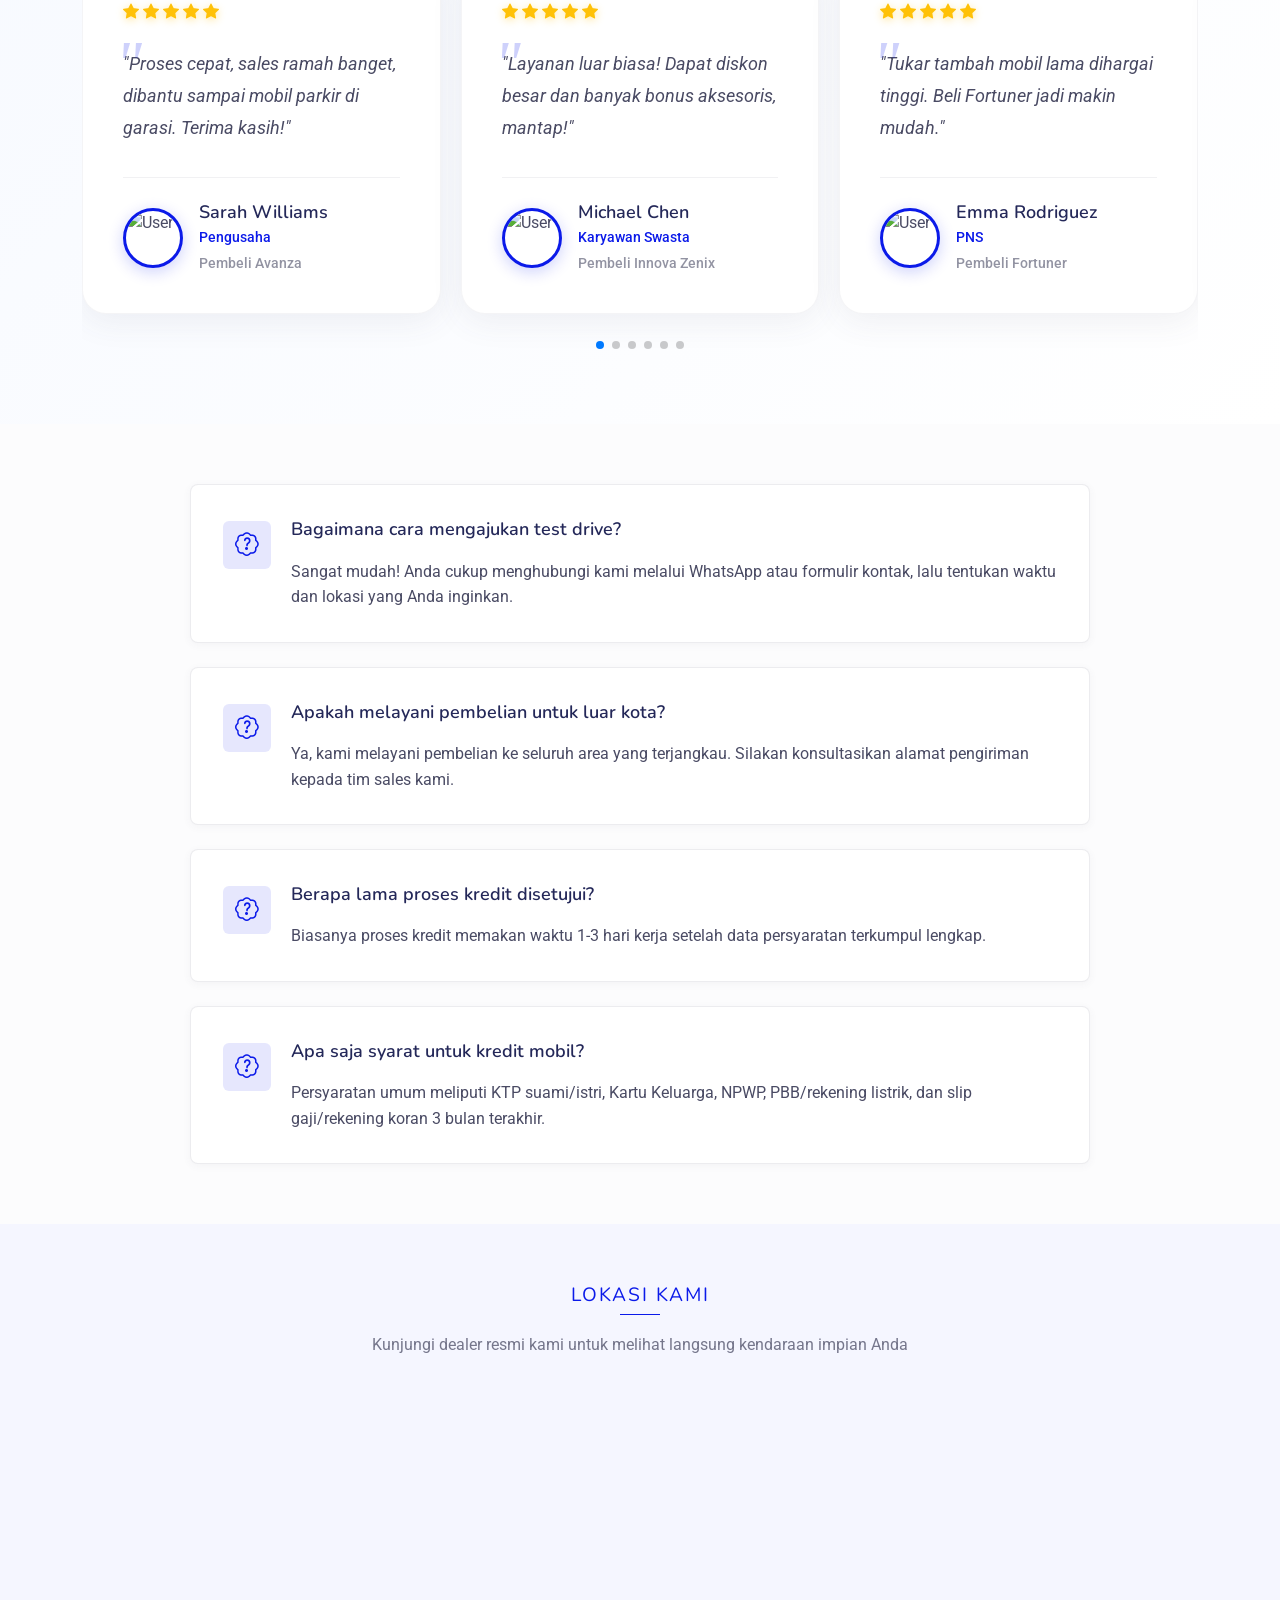
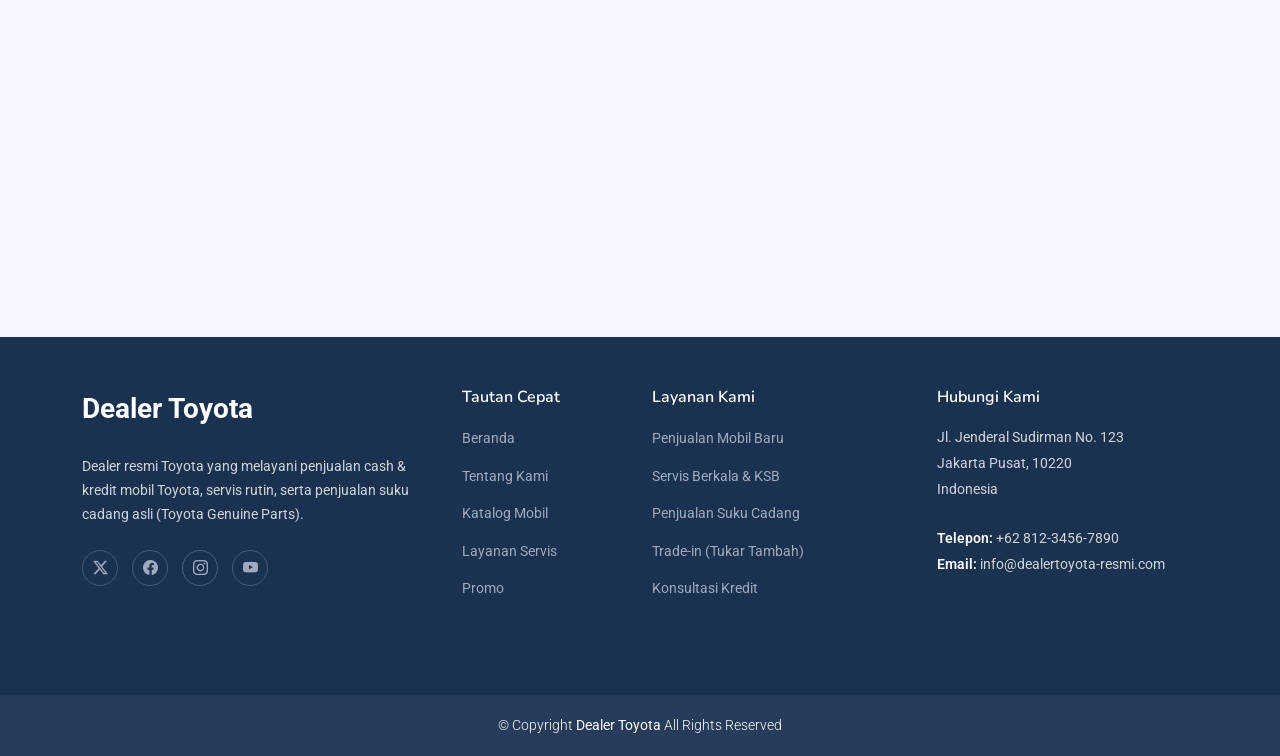
==== commit f9c7d961: "Add files via upload" ====
--- a/index.html
+++ b/index.html
@@ -1,4 +1,4 @@
-﻿<!DOCTYPE html>
+<!DOCTYPE html>
 <html lang="en">
 
 <head>
@@ -129,15 +129,15 @@
 
                 <div class="row align-items-center gy-5">
 
-                    <div class="col-lg-5 order-2 order-lg-1" data-aos="fade-right" data-aos-delay="200">
+                    <div class="col-lg-5 d-none d-lg-block order-2 order-lg-1" data-aos="fade-right" data-aos-delay="200">
                         <div class="image-section">
                             <div class="primary-image">
-                                <img src="assets/img/about/about-14.webp" alt="Dealer Toyota" class="img-fluid">
+                                <img src="assets/img/about/about-14.jpg" alt="Dealer Toyota" class="img-fluid">
                             </div>
                             <div class="image-grid">
-                                <img src="assets/img/about/about-3.webp" alt="Innova Zenix G Hybrid workspace"
+                                <img src="assets/img/about/about-3.jpg" alt="Innova Zenix G Hybrid workspace"
                                     class="img-fluid grid-img">
-                                <img src="assets/img/about/about-7.webp" alt="Team collaboration"
+                                <img src="assets/img/about/about-7.jpg" alt="Team collaboration"
                                     class="img-fluid grid-img">
                             </div>
                         </div>
@@ -148,6 +148,19 @@
                             <div class="section-intro">
                                 <div class="company-badge">TENTANG KAMI</div>
                                 <h2>Menghadirkan pengalaman berkendara terbaik dengan pelayanan prima</h2>
+                                
+                                <div class="image-section d-block d-lg-none my-4" data-aos="fade-up" data-aos-delay="250">
+                                    <div class="primary-image">
+                                        <img src="assets/img/about/about-14.webp" alt="Dealer Toyota" class="img-fluid">
+                                    </div>
+                                    <div class="image-grid">
+                                        <img src="assets/img/about/about-3.webp" alt="Innova Zenix G Hybrid workspace"
+                                            class="img-fluid grid-img">
+                                        <img src="assets/img/about/about-7.webp" alt="Team collaboration"
+                                            class="img-fluid grid-img">
+                                    </div>
+                                </div>
+
                                 <p class="intro-text">Kami adalah dealer resmi Toyota yang berkomitmen memberikan
                                     layanan penjualan dan purna jual terbaik untuk Anda. Temukan berbagai pilihan mobil
                                     idaman dengan promo menarik setiap bulannya.</p>
@@ -177,7 +190,7 @@
                             </div>
 
                             <div class="action-section d-flex flex-column flex-lg-row align-items-center align-items-lg-start text-center text-lg-start">
-                                <a href="#" class="btn btn-primary">Pelajari Lebih Lanjut</a>
+                                <a href="about.html" class="btn btn-primary">Pelajari Lebih Lanjut</a>
                                 <div class="contact-info">
                                     <span class="contact-label">Hubungi kami langsung:</span>
                                     <strong class="phone-number">+1 (555) 234-5678</strong>
@@ -235,7 +248,7 @@
                             <div class="card-body text-center p-4">
                                 <h5 class="card-title fw-bold mb-3">Toyota Avanza</h5>
                                 <p class="card-text text-muted mb-4">Mobil keluarga pilihan dengan fitur modern dan kenyamanan terbaik.</p>
-                                <a href="https://wa.me/?text=Halo%20saya%20tertarik%20dengan%20Toyota%20Avanza" class="btn btn-outline-primary rounded-pill px-4">Tanya Promo</a>
+                                <a href="https://wa.me/6281234567890?text=Halo%20admin,%20saya%20ingin%20tanya%20promo%20untuk%20Toyota%20Avanza" class="btn btn-outline-primary rounded-pill px-4">Tanya Promo</a>
                             </div>
                         </div>
                     </div>
@@ -245,7 +258,7 @@
                             <div class="card-body text-center p-4">
                                 <h5 class="card-title fw-bold mb-3">Toyota Veloz</h5>
                                 <p class="card-text text-muted mb-4">Tampil premium dengan fitur keselamatan TSS terkini.</p>
-                                <a href="https://wa.me/?text=Halo%20saya%20tertarik%20dengan%20Toyota%20Veloz" class="btn btn-outline-primary rounded-pill px-4">Tanya Promo</a>
+                                <a href="https://wa.me/6281234567890?text=Halo%20admin,%20saya%20ingin%20tanya%20promo%20untuk%20Toyota%20Veloz" class="btn btn-outline-primary rounded-pill px-4">Tanya Promo</a>
                             </div>
                         </div>
                     </div>
@@ -255,7 +268,37 @@
                             <div class="card-body text-center p-4">
                                 <h5 class="card-title fw-bold mb-3">Toyota Raize</h5>
                                 <p class="card-text text-muted mb-4">Compact SUV stylish untuk jiwa muda yang dinamis.</p>
-                                <a href="https://wa.me/?text=Halo%20saya%20tertarik%20dengan%20Toyota%20Raize" class="btn btn-outline-primary rounded-pill px-4">Tanya Promo</a>
+                                <a href="https://wa.me/6281234567890?text=Halo%20admin,%20saya%20ingin%20tanya%20promo%20untuk%20Toyota%20Raize" class="btn btn-outline-primary rounded-pill px-4">Tanya Promo</a>
+                            </div>
+                        </div>
+                    </div>
+                    <div class="col-lg-4 col-md-6" data-aos="fade-up" data-aos-delay="400">
+                        <div class="card h-100 shadow-sm border-0 rounded-4 overflow-hidden">
+                            <img src="assets/img/mobil/1659543425_7-mobil-toyota-yang-punya-fitur-tss.avif" class="card-img-top" alt="Toyota Innova Zenix" style="object-fit: cover; height: 220px;">
+                            <div class="card-body text-center p-4">
+                                <h5 class="card-title fw-bold mb-3">Toyota Innova Zenix</h5>
+                                <p class="card-text text-muted mb-4">Kenyamanan tingkat tinggi dengan teknologi hybrid terkini.</p>
+                                <a href="https://wa.me/6281234567890?text=Halo%20admin,%20saya%20ingin%20tanya%20promo%20untuk%20Toyota%20Innova%20Zenix" class="btn btn-outline-primary rounded-pill px-4">Tanya Promo</a>
+                            </div>
+                        </div>
+                    </div>
+                    <div class="col-lg-4 col-md-6" data-aos="fade-up" data-aos-delay="500">
+                        <div class="card h-100 shadow-sm border-0 rounded-4 overflow-hidden">
+                            <img src="assets/img/mobil/1659543425_7-mobil-toyota-yang-punya-fitur-tss.avif" class="card-img-top" alt="Toyota Fortuner" style="object-fit: cover; height: 220px;">
+                            <div class="card-body text-center p-4">
+                                <h5 class="card-title fw-bold mb-3">Toyota Fortuner</h5>
+                                <p class="card-text text-muted mb-4">SUV tangguh yang siap menemani segala petualangan Anda.</p>
+                                <a href="https://wa.me/6281234567890?text=Halo%20admin,%20saya%20ingin%20tanya%20promo%20untuk%20Toyota%20Fortuner" class="btn btn-outline-primary rounded-pill px-4">Tanya Promo</a>
+                            </div>
+                        </div>
+                    </div>
+                    <div class="col-lg-4 col-md-6" data-aos="fade-up" data-aos-delay="600">
+                        <div class="card h-100 shadow-sm border-0 rounded-4 overflow-hidden">
+                            <img src="assets/img/mobil/1659543425_7-mobil-toyota-yang-punya-fitur-tss.avif" class="card-img-top" alt="Toyota Rush" style="object-fit: cover; height: 220px;">
+                            <div class="card-body text-center p-4">
+                                <h5 class="card-title fw-bold mb-3">Toyota Rush</h5>
+                                <p class="card-text text-muted mb-4">Mobil SUV keluarga dengan desain sporty dan kabin luas.</p>
+                                <a href="https://wa.me/6281234567890?text=Halo%20admin,%20saya%20ingin%20tanya%20promo%20untuk%20Toyota%20Rush" class="btn btn-outline-primary rounded-pill px-4">Tanya Promo</a>
                             </div>
                         </div>
                     </div>
@@ -312,24 +355,9 @@
                                 </div>
                                 <blockquote>"Proses cepat, sales ramah banget, dibantu sampai mobil parkir di garasi. Terima kasih!"</blockquote>
                                 <div class="user-profile mt-4">
-                                    <div class="avatar"><img src="assets/img/person/person-f-12.webp" alt="User" class="img-fluid"></div>
+                                    <div class="avatar"><img src="assets/img/person/indo-woman-1.jpg" alt="User" class="img-fluid" style="object-fit: cover; aspect-ratio: 1/1; border-radius: 50%;"></div>
                                     <div class="user-info">
                                         <h4>Sarah Williams</h4><span class="title">Pengusaha</span><div class="company">Pembeli Avanza</div>
-                                    </div>
-                                </div>
-                            </div>
-                        </div>
-                        <div class="swiper-slide">
-                            <div class="testimonial-card featured h-100">
-                                <div class="featured-badge"><i class="bi bi-award-fill"></i><span>Ulasan Terbaik</span></div>
-                                <div class="rating">
-                                    <i class="bi bi-star-fill"></i><i class="bi bi-star-fill"></i><i class="bi bi-star-fill"></i><i class="bi bi-star-fill"></i><i class="bi bi-star-fill"></i>
-                                </div>
-                                <blockquote>"Layanan luar biasa! Dapat diskon besar dan banyak bonus aksesoris, mantap!"</blockquote>
-                                <div class="user-profile mt-4">
-                                    <div class="avatar"><img src="assets/img/person/person-m-11.webp" alt="User" class="img-fluid"></div>
-                                    <div class="user-info">
-                                        <h4>Michael Chen</h4><span class="title">Karyawan Swasta</span><div class="company">Pembeli Innova Zenix</div>
                                     </div>
                                 </div>
                             </div>
@@ -339,11 +367,11 @@
                                 <div class="rating">
                                     <i class="bi bi-star-fill"></i><i class="bi bi-star-fill"></i><i class="bi bi-star-fill"></i><i class="bi bi-star-fill"></i><i class="bi bi-star-fill"></i>
                                 </div>
-                                <blockquote>"Tukar tambah mobil lama dihargai tinggi. Beli Fortuner jadi makin mudah."</blockquote>
+                                <blockquote>"Layanan luar biasa! Dapat diskon besar dan banyak bonus aksesoris, mantap!"</blockquote>
                                 <div class="user-profile mt-4">
-                                    <div class="avatar"><img src="assets/img/person/person-f-14.webp" alt="User" class="img-fluid"></div>
+                                    <div class="avatar"><img src="assets/img/person/indo-man-1.jpg" alt="User" class="img-fluid" style="object-fit: cover; aspect-ratio: 1/1; border-radius: 50%;"></div>
                                     <div class="user-info">
-                                        <h4>Emma Rodriguez</h4><span class="title">PNS</span><div class="company">Pembeli Fortuner</div>
+                                        <h4>Michael Chen</h4><span class="title">Karyawan Swasta</span><div class="company">Pembeli Innova Zenix</div>
                                     </div>
                                 </div>
                             </div>
@@ -353,11 +381,11 @@
                                 <div class="rating">
                                     <i class="bi bi-star-fill"></i><i class="bi bi-star-fill"></i><i class="bi bi-star-fill"></i><i class="bi bi-star-fill"></i><i class="bi bi-star-fill"></i>
                                 </div>
-                                <blockquote>"Sales-nya jemput bola, test drive diantar ke rumah. Pelayanan VVIP!"</blockquote>
+                                <blockquote>"Tukar tambah mobil lama dihargai tinggi. Beli Fortuner jadi makin mudah."</blockquote>
                                 <div class="user-profile mt-4">
-                                    <div class="avatar"><img src="assets/img/person/person-m-14.webp" alt="User" class="img-fluid"></div>
+                                    <div class="avatar"><img src="assets/img/person/indo-woman-1.jpg" alt="User" class="img-fluid" style="object-fit: cover; aspect-ratio: 1/1; border-radius: 50%;"></div>
                                     <div class="user-info">
-                                        <h4>James Parker</h4><span class="title">Ibu Rumah Tangga</span><div class="company">Pembeli Raize</div>
+                                        <h4>Emma Rodriguez</h4><span class="title">PNS</span><div class="company">Pembeli Fortuner</div>
                                     </div>
                                 </div>
                             </div>
@@ -367,11 +395,11 @@
                                 <div class="rating">
                                     <i class="bi bi-star-fill"></i><i class="bi bi-star-fill"></i><i class="bi bi-star-fill"></i><i class="bi bi-star-fill"></i><i class="bi bi-star-fill"></i>
                                 </div>
-                                <blockquote>"Penjelasan kredit transparan, bunga ringan, sesuai budget."</blockquote>
+                                <blockquote>"Sales-nya jemput bola, test drive diantar ke rumah. Pelayanan VVIP!"</blockquote>
                                 <div class="user-profile mt-4">
-                                    <div class="avatar"><img src="assets/img/person/person-f-13.webp" alt="User" class="img-fluid"></div>
+                                    <div class="avatar"><img src="assets/img/person/indo-man-2.jpg" alt="User" class="img-fluid" style="object-fit: cover; aspect-ratio: 1/1; border-radius: 50%;"></div>
                                     <div class="user-info">
-                                        <h4>Lisa Thompson</h4><span class="title">Dokter</span><div class="company">Pembeli Rush</div>
+                                        <h4>James Parker</h4><span class="title">Ibu Rumah Tangga</span><div class="company">Pembeli Raize</div>
                                     </div>
                                 </div>
                             </div>
@@ -381,9 +409,23 @@
                                 <div class="rating">
                                     <i class="bi bi-star-fill"></i><i class="bi bi-star-fill"></i><i class="bi bi-star-fill"></i><i class="bi bi-star-fill"></i><i class="bi bi-star-fill"></i>
                                 </div>
+                                <blockquote>"Penjelasan kredit transparan, bunga ringan, sesuai budget."</blockquote>
+                                <div class="user-profile mt-4">
+                                    <div class="avatar"><img src="assets/img/person/indo-woman-2.jpg" alt="User" class="img-fluid" style="object-fit: cover; aspect-ratio: 1/1; border-radius: 50%;"></div>
+                                    <div class="user-info">
+                                        <h4>Lisa Thompson</h4><span class="title">Dokter</span><div class="company">Pembeli Rush</div>
+                                    </div>
+                                </div>
+                            </div>
+                        </div>
+                        <div class="swiper-slide">
+                            <div class="testimonial-card h-100">
+                                <div class="rating">
+                                    <i class="bi bi-star-fill"></i><i class="bi bi-star-fill"></i><i class="bi bi-star-fill"></i><i class="bi bi-star-fill"></i><i class="bi bi-star-fill"></i>
+                                </div>
                                 <blockquote>"Unit cepat turun, STNK juga cepat selesai. Sangat memuaskan beli di sini."</blockquote>
                                 <div class="user-profile mt-4">
-                                    <div class="avatar"><img src="assets/img/person/person-m-15.webp" alt="User" class="img-fluid"></div>
+                                    <div class="avatar"><img src="assets/img/person/indo-man-3.jpg" alt="User" class="img-fluid" style="object-fit: cover; aspect-ratio: 1/1; border-radius: 50%;"></div>
                                     <div class="user-info">
                                         <h4>David Kim</h4><span class="title">Wiraswasta</span><div class="company">Pembeli Veloz</div>
                                     </div>
--- a/assets/css/main.css
+++ b/assets/css/main.css
@@ -3584,4 +3584,61 @@
   margin: 0;
   color: #fff;
   font-size: 14px;
+}
+
+/* Navmenu button styling */
+.navmenu a.btn-getstarted,
+.navmenu a.btn-getstarted:focus {
+  color: var(--contrast-color) !important;
+  background: var(--accent-color) !important;
+  font-size: 14px !important;
+  padding: 8px 25px !important;
+  margin: 10px 15px !important;
+  border-radius: 50px !important;
+  display: inline-flex !important;
+  align-items: center;
+  justify-content: center;
+  transition: 0.3s;
+}
+
+.navmenu a.btn-getstarted:hover,
+.navmenu a.btn-getstarted:focus:hover {
+  background: color-mix(in srgb, var(--accent-color), transparent 15%) !important;
+  color: var(--contrast-color) !important;
+}
+
+@media (min-width: 1200px) {
+  .navmenu a.btn-getstarted,
+  .navmenu a.btn-getstarted:focus {
+    margin: 0 0 0 20px !important;
+  }
+}
+
+/* Mobile styles for services tabs */
+@media (max-width: 767px) {
+  .services-tabs .nav-pills {
+    display: flex !important;
+    flex-direction: row !important;
+    flex-wrap: wrap !important;
+    gap: 10px !important;
+    justify-content: center !important;
+  }
+  .services-tabs .nav-pills .nav-item {
+    width: auto !important;
+    margin: 0 !important;
+  }
+  .services-tabs .nav-pills .nav-link {
+    border-radius: 50px !important;
+    border: 1px solid var(--accent-color) !important;
+    color: var(--accent-color) !important;
+    background: transparent !important;
+    padding: 8px 15px !important;
+    margin: 0 !important;
+    flex: 0 0 auto !important;
+    width: auto !important;
+  }
+  .services-tabs .nav-pills .nav-link.active {
+    background: var(--accent-color) !important;
+    color: var(--contrast-color) !important;
+  }
 }
